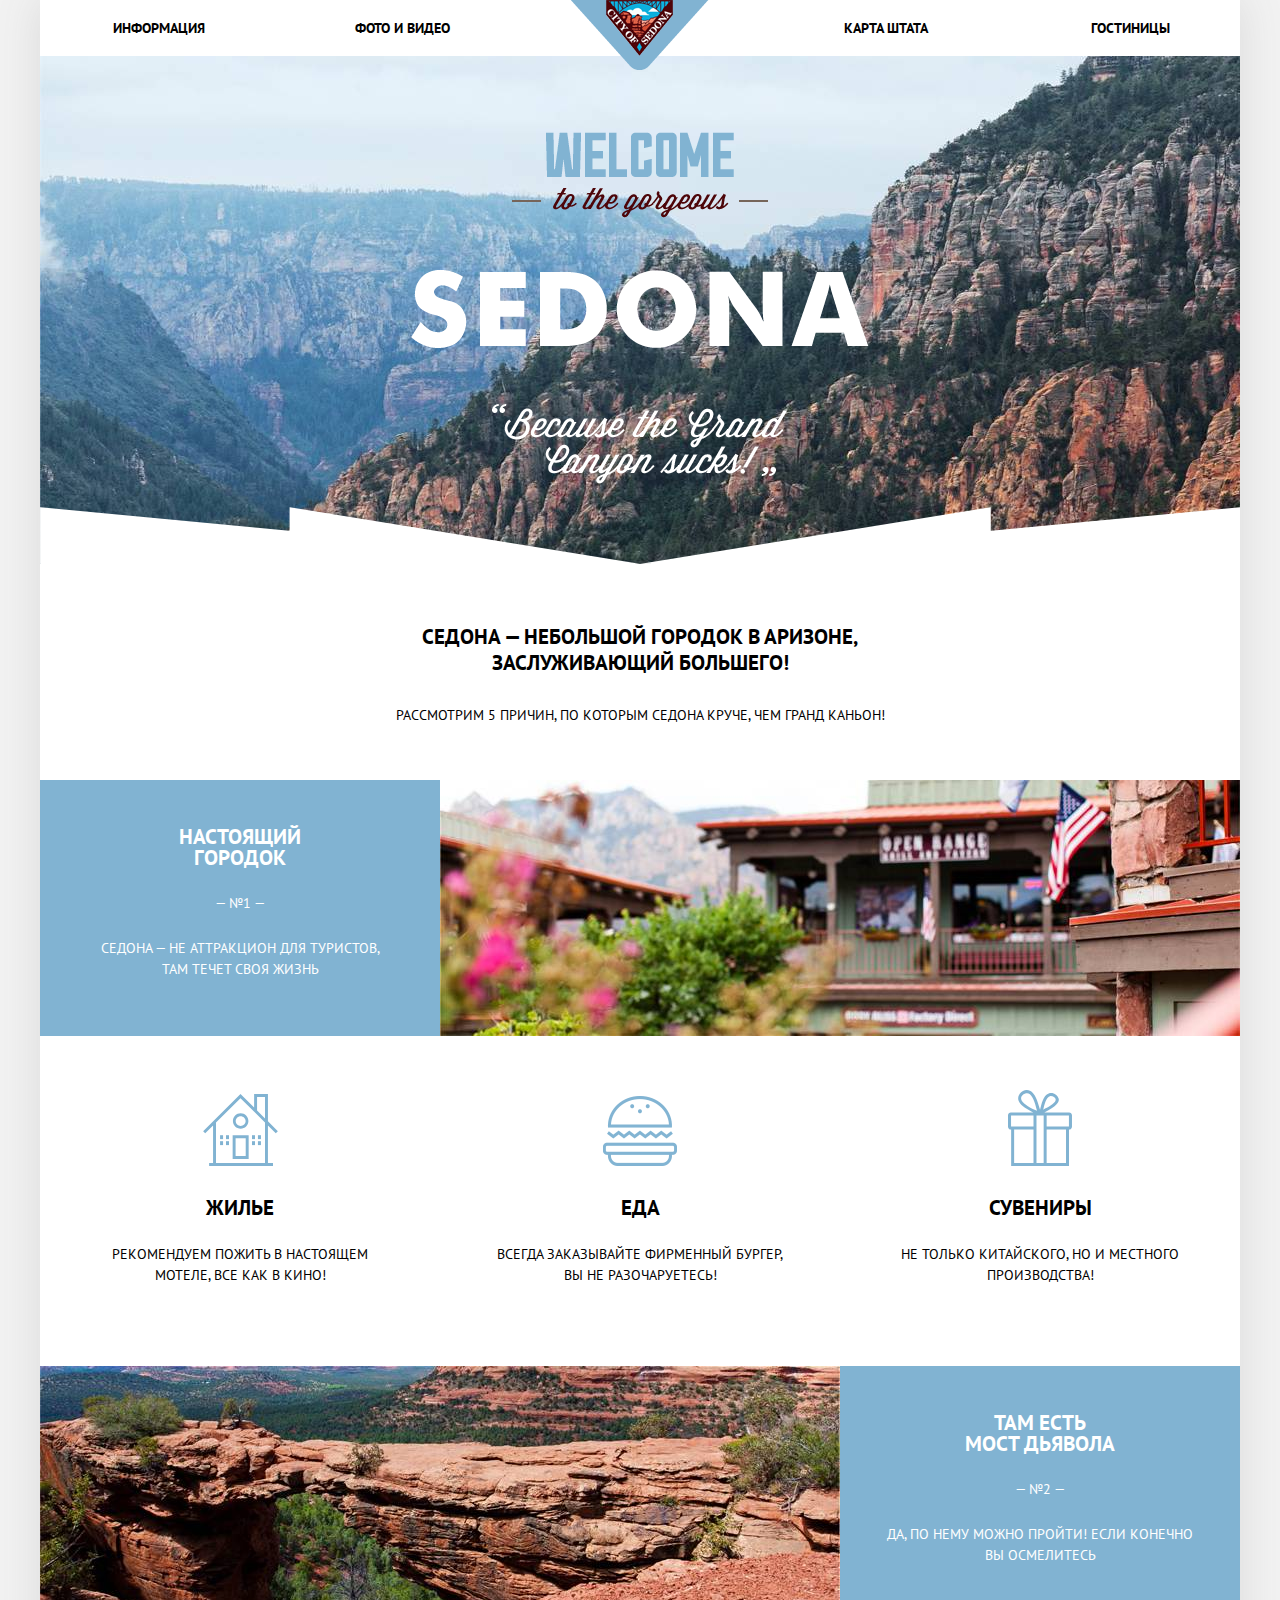
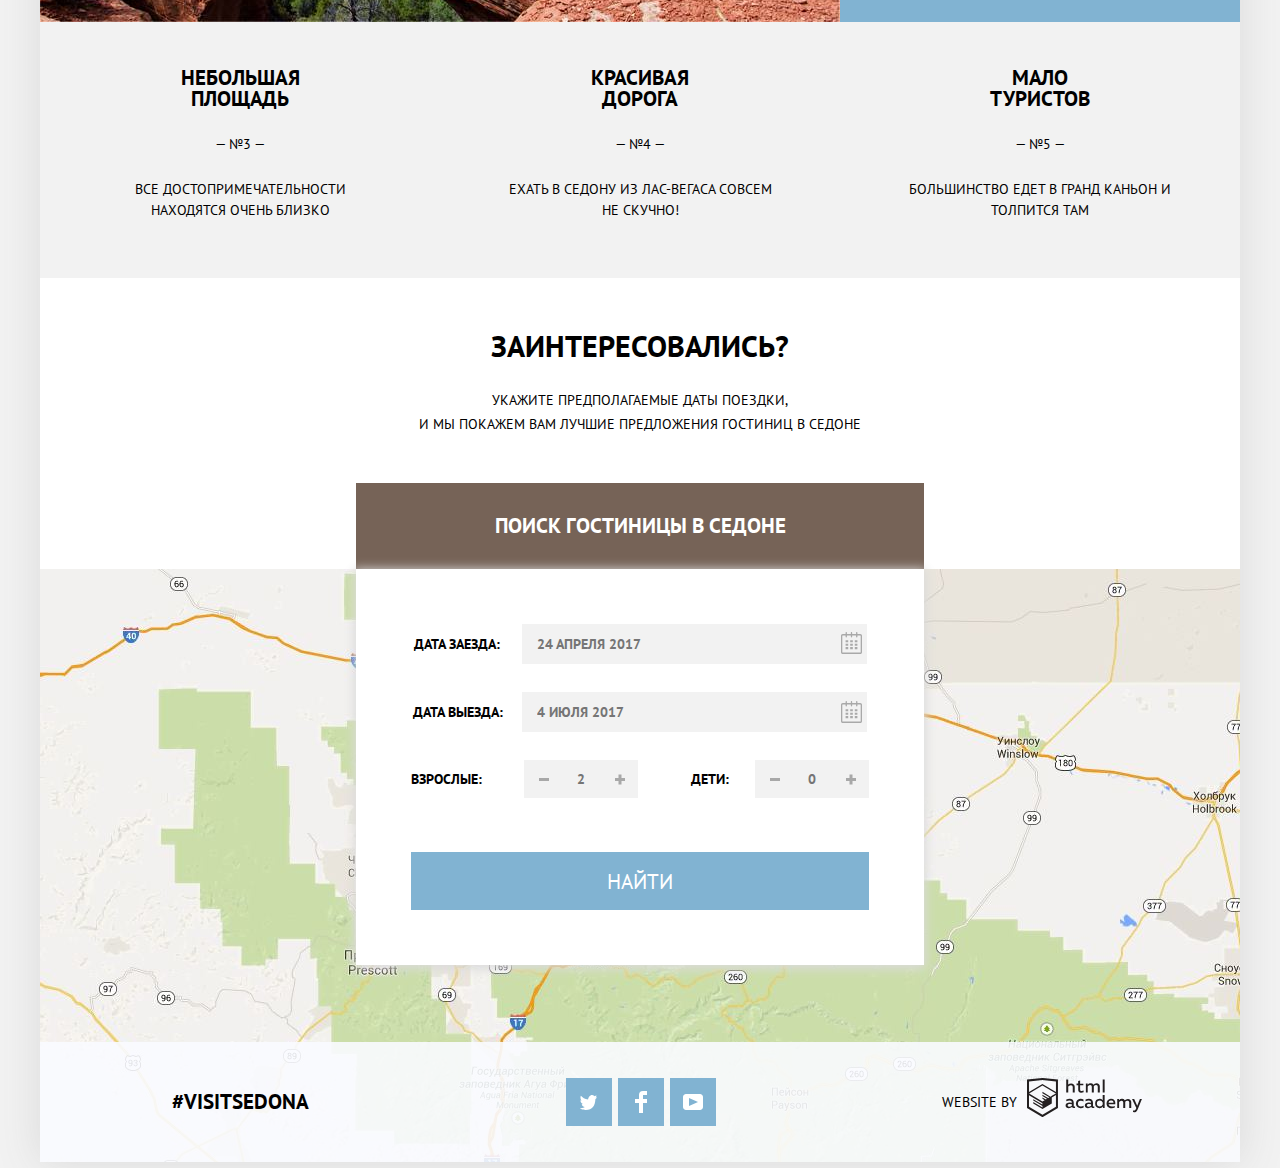
==== index.html @ f8883283 "поиск ошибки" ====
<!DOCTYPE html>
<html lang="ru">
  <head>
    <meta charset="utf-8">
    <title>HTML Academy: Седона</title>
    <link href="https://fonts.googleapis.com/css?family=PT+Sans:400,700&amp;subset=cyrillic" rel="stylesheet">
    <link href="css/normalize.css" rel="stylesheet">
    <link href="css/style-prefix-mini.css" rel="stylesheet">
  </head>

  <body>
    <div class="basic">
      <header class="main-header">
        <nav class="main-navigation">
          <a class="logo">
            <img src="img/logo.png" width="138" height="70" alt="Седона">
          </a>
          <ul class="site-navigation">
            <li><a href="#">ИНФОРМАЦИЯ</a></li>
            <li><a href="#">ФОТО И ВИДЕО</a></li>
            <li><a href="#">КАРТА ШТАТА</a></li>
            <li><a href="hotels.html">ГОСТИНИЦЫ</a></li>
          </ul>
        </nav>
      </header>

      <main class="conteiner">
        <div class="intro">
          <div class="intro-item">
            <img class="intro-item" src="img/sedona.png" width="458" height="352" alt="sedona">
          </div>
        </div>
        <section class="features">
          <div class="description">
            <h1>СЕДОНА — небольшой городок в АРИЗОНЕ, зАСЛУЖИвающий большего!</h1>
            <h2>Рассмотрим 5 причин, по которым Седона круче, чем гранд каньон!</h2>
          </div>

          <ul class="features-list">
            <li class="features-item-1">
              <div class="blue">
                <h3>НАСТОЯЩИЙ ГОРОДОК</h3>
                <span>— №1 —</span>
                <p class="one"> СЕДОНА — НЕ АТТРАКЦИОН ДЛЯ ТУРИСТОВ, ТАМ ТЕЧЕТ СВОЯ ЖИЗНЬ</p>
              </div>
              <div class="blue-img">
                <img src="img/features/city.jpg" width="800" height="256" alt="город Седона">
              </div>
            </li>
            <li class="features-item-2">
              <div class="icon">
                <svg version="1.1" id="Layer_1" xmlns="http://www.w3.org/2000/svg" xmlns:xlink="http://www.w3.org/1999/xlink" x="0px" y="0px"
            	   width="75px" height="72px" viewBox="0 0 75 72" enable-background="new 0 0 75 72" xml:space="preserve">
                 <g>
            	      <path fill="#81B3D2" d="M29.656,65.033h16V41.21h-16V65.033z M32.593,44.134h10.125V62.11H32.593V44.134z"/>
            	      <path fill="#81B3D2" d="M72.771,39.253l2.076-2.068l-9.908-9.865V0H51.127v13.567L37.5,0L0.152,37.185l2.077,2.068l7.832-7.795
            		      v37.618H6.124V72h63.875v-2.924h-5.059V31.458L72.771,39.253z M62.002,69.076H12.999V28.534L37.5,4.149l24.502,24.385V69.076z
            		      M62.002,24.394l-7.938-7.902V2.924h7.938V24.394z"/>
            	      <path fill="#81B3D2" d="M29.906,27.08c0,4.261,3.47,7.713,7.75,7.713c4.279,0,7.75-3.452,7.75-7.713
            		      c0-4.259-3.471-7.713-7.75-7.713C33.375,19.367,29.906,22.821,29.906,27.08z M37.656,22.135c2.744,0,4.969,2.214,4.969,4.945
            		      c0,2.732-2.225,4.948-4.969,4.948c-2.746,0-4.97-2.216-4.97-4.948C32.686,24.349,34.911,22.135,37.656,22.135z"/>
            	      <rect x="17.061" y="41.21" fill="#81B3D2" width="3" height="3.919"/>
            	      <rect x="22.999" y="41.21" fill="#81B3D2" width="3" height="3.919"/>
            	      <rect x="17.061" y="47.182" fill="#81B3D2" width="3" height="3.919"/>
            	      <rect x="22.999" y="47.182" fill="#81B3D2" width="3" height="3.919"/>
            	      <rect x="48.998" y="41.21" fill="#81B3D2" width="3" height="3.919"/>
            	      <rect x="54.936" y="41.21" fill="#81B3D2" width="3" height="3.919"/>
            	      <rect x="48.998" y="47.182" fill="#81B3D2" width="3" height="3.919"/>
            	      <rect x="54.936" y="47.182" fill="#81B3D2" width="3" height="3.919"/>
                 </g>
                </svg>
              </div>
              <h3>Жилье</h3>
              <p>Рекомендуем пожить в настоящем мотеле, все как в кино!</p>
            </li>
            <li class="features-item-2">
              <div class="icon">
                <svg xmlns="http://www.w3.org/2000/svg" xmlns:xlink="http://www.w3.org/1999/xlink" preserveAspectRatio="xMidYMid" width="74" height="70" viewBox="0 0 74 70">
                  <image xlink:href="[data-uri]" width="74" height="70"/>
                </svg>
              </div>
              <h3>ЕДА</h3>
              <p>Всегда заказывайте ФИРМЕННЫЙ БУРГЕР, Вы НЕ разочаруетесь!</p>
            </li>
            <li class="features-item-2">
              <div class="icon">
                <svg version="1.1" id="Layer_2" xmlns="http://www.w3.org/2000/svg" xmlns:xlink="http://www.w3.org/1999/xlink" x="0px" y="0px"
            	   width="64px" height="76px" viewBox="0 0 64 76" enable-background="new 0 0 64 76" xml:space="preserve">
                 <path fill-rule="evenodd" clip-rule="evenodd" fill="#81B3D2" d="M61.097,22.501h-0.103H36.312
            	    C50.125,15.602,51.229,11.25,50.72,8.816c-1.162-3.963-5.692-7.023-10.002-5.407c-5.569,2.089-7.137,10.388-8.644,16.387
            	    C30.15,13.726,28.29,5.982,23.938,2.059c-1.261-1.138-3.095-2.264-5.763-2.028c-4.026,0.356-9.802,5.382-7.458,10.981
            	    c2.251,5.378,9.687,8.777,14.578,11.489H3.153H2.879C1.295,22.501,0,23.792,0,25.37v11.322c0,1.578,1.295,2.869,2.879,2.869h0.274
            	    v33.466v2.435V76h57.841v-0.539v-2.435V39.561h0.103c1.586,0,2.88-1.291,2.88-2.869V25.37
            	    C63.977,23.792,62.683,22.501,61.097,22.501z M42.413,5.944c2.103-0.31,4.982,1.299,5.255,3.209c0.393,2.756-3.4,5.255-5.086,6.421
            	    c-2.523,1.744-4.928,2.643-7.287,4.055C36.179,15.939,37.844,6.618,42.413,5.944z M19.531,15.912
            	    c-2.225-1.485-6.544-4.431-6.44-7.771c0.112-3.595,5.743-6.57,8.814-3.886c3.856,3.371,5.713,11.105,7.119,16.557
            	    C25.775,19.273,22.696,18.024,19.531,15.912z M25.503,73.026H6.136V39.561h19.368V73.026z M25.503,36.524H3.046V25.538h22.457
            	    V36.524z M35.66,36.524v3.037v33.466h-7.174V39.561v-3.037V25.538h7.174V36.524z M58.011,73.026H38.644V39.561h19.367V73.026z
            	    M60.931,36.524H38.644V25.538h22.287V36.524z"/>
                </svg>
              </div>
              <h3>СУВЕНИРЫ</h3>
              <p>Не только китайского, но и местного производства!</p>
            </li>
            <li class="features-item-1">
              <div class="blue-img">
                <img src="img/features/bridge-devil.jpg" width="800" height="256" alt="мост Дьявола">
              </div>
              <div class="blue">
                <h3>ТАМ ЕСТЬ<br>Мост дьявола</h3>
                <span>— №2 —</span>
                <p class="two">Да, по нему можно пройти! Если конечно вы осмелитесь</p>
              </div>
            </li>
            <li class="features-item">
              <h3>НЕБОЛЬШАЯ ПЛОЩАДЬ</h3>
              <span>— №3 —</span>
              <p>ВСЕ достопримечательности находятся очень близко</p>
            </li>
            <li class="features-item">
              <h3>КРАСИВАЯ ДОРОГА</h3>
              <span>— №4 —</span>
              <p>ЕХАТЬ В СЕДОНУ ИЗ ЛАС-ВЕГАСА совсем НЕ СКУЧНО!</p>
            </li>
            <li class="features-item">
              <h3>МАЛО ТУРИСТОВ</h3>
              <span>— №5 —</span>
              <p>Большинство едет в гранд каньон и толпится там</p>
            </li>
          </ul>
        </section>

        <section class="search">
            <div class="search-button">
              <h2 class="visually-hidden">Поиск гостиниц в Седоне</h2>
              <p class="interest">ЗАИНТЕРЕСОВАЛИСЬ?</p>
              <p class="search-data">Укажите предполагаемые даты поездки,<br>
              и мы покажем вам лучшие предложения гостиниц в седоне</p>
              <button class="button">ПОИСК ГОСТИНИЦЫ В седоне</button>
            </div>
            <div class="modal">
              <form action="https://echo.htmlacademy.ru" method="get">
              <div class="arrival">
                <label> Дата заезда:
                <input class="date" type="text" name="arrival" placeholder="24 Апреля 2017">
                <svg xmlns="http://www.w3.org/2000/svg" width="21" height="22" viewBox="0 0 21 22"><path d="M19.251 2.025h-2.845V.648c0-.381-.294-.689-.656-.689-.363 0-.656.308-.656.689v1.377h-3.938V.648c0-.381-.294-.689-.655-.689-.363 0-.657.308-.657.689v1.377H5.906V.648c0-.381-.294-.689-.656-.689-.363 0-.657.308-.657.689v1.377H1.75C.784 2.025 0 2.847 0 3.862v16.302C0 21.179.784 22 1.75 22h17.501c.966 0 1.749-.821 1.749-1.836V3.862c0-1.015-.783-1.837-1.749-1.837zm.437 18.139a.448.448 0 0 1-.437.459H1.75a.45.45 0 0 1-.438-.459V3.862a.45.45 0 0 1 .438-.459h2.844v1.378c0 .381.294.689.657.689.362 0 .656-.308.656-.689V3.403h3.938v1.378c0 .381.294.689.657.689.361 0 .655-.308.655-.689V3.403h3.938v1.378c0 .381.293.689.656.689.362 0 .656-.308.656-.689V3.403h2.845c.241 0 .437.206.437.459v16.302z"/><path d="M4.594 8.225h2.625v2.066H4.594zM4.594 11.668h2.625v2.067H4.594zM4.594 15.112h2.625v2.066H4.594zM9.188 15.112h2.625v2.066H9.188zM9.188 11.668h2.625v2.067H9.188zM9.188 8.225h2.625v2.066H9.188zM13.781 15.112h2.625v2.066h-2.625zM13.781 11.668h2.625v2.067h-2.625zM13.781 8.225h2.625v2.066h-2.625z"/>
                </svg>
              </label>
            </div>
            <div class="leave">
              <label> Дата Выезда:
                <input class="date" type="text" name="leave" placeholder="4 июля 2017">
                <svg xmlns="http://www.w3.org/2000/svg" width="21" height="22" viewBox="0 0 21 22"><path d="M19.251 2.025h-2.845V.648c0-.381-.294-.689-.656-.689-.363 0-.656.308-.656.689v1.377h-3.938V.648c0-.381-.294-.689-.655-.689-.363 0-.657.308-.657.689v1.377H5.906V.648c0-.381-.294-.689-.656-.689-.363 0-.657.308-.657.689v1.377H1.75C.784 2.025 0 2.847 0 3.862v16.302C0 21.179.784 22 1.75 22h17.501c.966 0 1.749-.821 1.749-1.836V3.862c0-1.015-.783-1.837-1.749-1.837zm.437 18.139a.448.448 0 0 1-.437.459H1.75a.45.45 0 0 1-.438-.459V3.862a.45.45 0 0 1 .438-.459h2.844v1.378c0 .381.294.689.657.689.362 0 .656-.308.656-.689V3.403h3.938v1.378c0 .381.294.689.657.689.361 0 .655-.308.655-.689V3.403h3.938v1.378c0 .381.293.689.656.689.362 0 .656-.308.656-.689V3.403h2.845c.241 0 .437.206.437.459v16.302z"/><path d="M4.594 8.225h2.625v2.066H4.594zM4.594 11.668h2.625v2.067H4.594zM4.594 15.112h2.625v2.066H4.594zM9.188 15.112h2.625v2.066H9.188zM9.188 11.668h2.625v2.067H9.188zM9.188 8.225h2.625v2.066H9.188zM13.781 15.112h2.625v2.066h-2.625zM13.781 11.668h2.625v2.067h-2.625zM13.781 8.225h2.625v2.066h-2.625z"/>
                </svg>
              </label>
            </div>
              <div class="count">
                <div class="count-adult">
                <label for="adult">ВзрослыЕ:</label>
                  <button type="button" class="btn btn-minus">минус</button>
                  <input class="output" id="adult" type="text" name="number" placeholder="2">
                  <button type="button" class="btn btn-plus">плюс</button>
                </div>
                <div class="count-children">
                <label for="children">ДетИ:</label>
                  <button type="button" class="btn btn-minus">минус</button>
                  <input class="output" id="children" type="text" name="number" placeholder="0">
                  <button type="button" class="btn btn-plus">плюс</button>
              </div>
              </div>
                  <button class="modal-button" value="Найти" name="search">НАЙТИ</button>
                </form>
              </div>
              <div class="map">
              <iframe src="https://www.google.com/maps/embed?pb=!1m14!1m8!1m3!1d838524.4093401103!2d-112.16609817718545!3d34.818871934799816!3m2!1i1024!2i768!4f13.1!3m3!1m2!1s0x872da132f942b00d%3A0x5548c523fa6c8efd!2z0KHQtdC00L7QvdCwLCDQkNGA0LjQt9C-0L3QsCA4NjMzNiwg0KHQqNCQ!5e0!3m2!1sru!2sru!4v1512679099187" width="1200" height="593" allowfullscreen>
              </iframe>
              </div>
          </section>
      </main>

      <footer class="footer-opacity main-footer">
        <div  class="footer-hashtag">
          <p>#visitSEDONA</p>
        </div>

        <div class="footer-social">
          <ul>
            <li><a class="social-button" href="#">
              <span class="visually-hidden">Twitter</span>
              <svg xmlns="http://www.w3.org/2000/svg" xmlns:xlink="http://www.w3.org/1999/xlink" width="17" height="15" viewBox="0 0 17 15"><path d="M10.95.144c1.685-.496 2.984.27 3.577 1.179.673-.231 1.331-.481 2.011-.708a2.345 2.345 0 0 1-.857 1.768c.685.17 1.304-.491 1.304-.491-.169 1-1.006 1.788-1.563 2.024-.231 6.75-3.175 11.217-10.077 11.082h-.446c-.41 0-4.164-.46-4.898-1.887 2.271.196 3.893-.422 4.693-1.177-.96-.3-2.679-.477-2.979-2.95.349.106.564.228 1.19.119C1.705 8.247.374 7.53.448 5.33c.285.328 1.067.536 1.34.472C1.085 5.561-.182 2.442.894.85c1.818 1.854 3.735 3.606 7.152 3.773C8.254 2.33 9.183.793 10.95.144z"/>
              </svg>
            </a></li>
            <li><a class="social-button" href="#">
              <span class="visually-hidden">facebook</span>
              <svg xmlns="http://www.w3.org/2000/svg" width="12" height="22" viewBox="0 0 12 22"><path  d="M12 4V0H8a4 4 0 0 0-4 4v4H0v4h4v10h4V12h4V8H8V4h4z"/>
              </svg>
            </a></li>
            <li><a class="social-button" href="#">
              <span class="visually-hidden">youtube</span>
                <svg xmlns="http://www.w3.org/2000/svg" xmlns:xlink="http://www.w3.org/1999/xlink" width="20" height="16" viewBox="0 0 20 16"><path d="M17 0H3C1.35 0 0 1.35 0 3v10c0 1.65 1.35 3 3 3h14c1.65 0 3-1.35 3-3V3c0-1.65-1.35-3-3-3zM6.027 11.998V4.002L15.014 8l-8.987 3.998z"/>
                </svg>
            </a></li>
          </ul>
        </div>

        <div class="footer-copyright">
          <p>website by
            <a class="logo-html" href="https://htmlacademy.ru/intensive/htmlcss">
            <span class="visually-hidden">Логотип HTMLAcademy</span>
            <svg id="Layer_6" data-name="Layer_6" xmlns="http://www.w3.org/2000/svg" viewBox="0 0 108.08 36.85"><title>logo htmlacademy</title><path d="M44.61,26.88a2,2,0,0,0,.55-0.1v1.33a3.25,3.25,0,0,1-1.18.21,1.67,1.67,0,0,1-1.67-1,4.84,4.84,0,0,1-3.14,1.08c-1.51,0-2.91-.83-2.91-2.55,0-2.13,2-2.79,3.71-2.79a11.08,11.08,0,0,1,2.17.25v-0.3c0-1-.76-1.77-2.19-1.77a7.42,7.42,0,0,0-3,.64v-1.7a10.21,10.21,0,0,1,3.19-.55c2.36,0,3.81,1.12,3.81,3.65v3a0.54,0.54,0,0,0,.49.59h0.17Zm-6.44-1.13A1.35,1.35,0,0,0,39.63,27h0.11a3.39,3.39,0,0,0,2.41-1V24.58a9.72,9.72,0,0,0-1.81-.21c-1,0-2.16.33-2.16,1.38h0Zm12.36-6.11a5,5,0,0,1,2.57.64V22a4.08,4.08,0,0,0-2.3-.7,2.75,2.75,0,1,0,0,5.49,5,5,0,0,0,2.43-.64v1.71a6.27,6.27,0,0,1-2.76.57A4.21,4.21,0,0,1,46,24.51q0-.21,0-0.41a4.32,4.32,0,0,1,4.18-4.46h0.38Zm12.17,7.24a2,2,0,0,0,.55-0.1v1.33a3.25,3.25,0,0,1-1.18.21,1.67,1.67,0,0,1-1.67-1,4.84,4.84,0,0,1-3.14,1.08c-1.51,0-2.91-.83-2.91-2.55,0-2.13,2-2.79,3.71-2.79a11.08,11.08,0,0,1,2.17.25v-0.3c0-1-.76-1.77-2.19-1.77a7.42,7.42,0,0,0-3,.64v-1.7a10.21,10.21,0,0,1,3.19-.55c2.36,0,3.81,1.12,3.81,3.65v3a0.54,0.54,0,0,0,.49.59h0.17Zm-6.44-1.13A1.35,1.35,0,0,0,57.73,27h0.11a3.39,3.39,0,0,0,2.41-1V24.58a9.72,9.72,0,0,0-1.81-.21c-1.06,0-2.16.33-2.16,1.38h0ZM73,16V28.2H71.35V26.88a3.88,3.88,0,0,1-3.19,1.54,4.4,4.4,0,0,1,0-8.78,3.81,3.81,0,0,1,3,1.3V16H73Zm-4.53,5.22a2.76,2.76,0,1,0,0,5.52A2.86,2.86,0,0,0,71.15,25V23A2.91,2.91,0,0,0,68.49,21.27ZM79,19.64c3.31,0,4.46,2.68,3.92,5.09H76.7c0.21,1.5,1.67,2.11,3.19,2.11a6.11,6.11,0,0,0,2.64-.59v1.6a7.14,7.14,0,0,1-3,.57C77,28.42,74.78,27,74.78,24a4.18,4.18,0,0,1,4-4.39H79Zm0.09,1.54a2.28,2.28,0,0,0-2.44,2.1v0.06H81.3A2,2,0,0,0,79.13,21.18Zm5.73,7V19.87h1.65v1a3.81,3.81,0,0,1,2.78-1.27A2.86,2.86,0,0,1,91.89,21a4.12,4.12,0,0,1,2.91-1.33A3.06,3.06,0,0,1,98,23V28.2h-1.9V23.05a1.59,1.59,0,0,0-1.42-1.75H94.42a2.8,2.8,0,0,0-2.07,1.12V28.2h-1.9V23.05A1.59,1.59,0,0,0,89,21.31H88.8a3,3,0,0,0-2.21,1.29v5.63H84.86Zm21.31-8.33h1.9l-3.91,9.46c-0.9,2.17-2.09,2.86-3.35,2.86a4.76,4.76,0,0,1-1.1-.14V30.46a2.86,2.86,0,0,0,.85.12c0.9,0,1.58-.64,2.07-1.9l0.17-.42-4-8.4h2l2.86,6.29ZM38.73,1.46V6.22a3.81,3.81,0,0,1,2.7-1.14,3.25,3.25,0,0,1,3.44,3.4v5.15H43V8.72a1.81,1.81,0,0,0-1.61-2h-0.3a2.93,2.93,0,0,0-2.32,1.39v5.52h-1.9V1.46h1.9ZM49.94,2.31v3h3V6.91h-3v3.81c0,1.1.5,1.46,1.58,1.46a4.49,4.49,0,0,0,1.69-.33v1.6A6.8,6.8,0,0,1,51,13.8a2.55,2.55,0,0,1-2.86-2.74V6.89H46.58V5.26h1.5V2.74Zm5.4,11.31V5.28H57v1A3.81,3.81,0,0,1,59.77,5a2.86,2.86,0,0,1,2.6,1.33A4.12,4.12,0,0,1,65.28,5,3.06,3.06,0,0,1,68.44,8.4v5.21h-1.9V8.46a1.59,1.59,0,0,0-1.42-1.75H64.89a2.8,2.8,0,0,0-2.07,1.12v5.78h-1.9V8.46A1.59,1.59,0,0,0,59.5,6.71H59.27A3,3,0,0,0,57.06,8v5.63H55.34ZM71.17,1.45H73V13.6H71.17V1.45ZM14.71,0H14.55L0,1.54V28.21l14.55,8.66,14.55-8.66V1.54Zm12.5,27.1L14.55,34.64,1.9,27.12V16.18l12.59,7.5V25L5.86,19.9v1.31l8.68,5.21v1.39L5.87,22.65V24l8.68,5.21,8.75-5.24V18.31L27.2,16V27.12Zm0-12.53-3.48,2-1.6,1L14.51,13v1.31L21,18.23H21l-0.14.09-1,.54-5.37-3.2V17l4.24,2.52-1,.67-3.2-1.9v1.31l2.1,1.24L14.5,22.1,2,14.65,14.51,7.11Zm0-1.32L14.49,5.76,1.91,13.25v-10L14.56,1.92,27.21,3.25v10h0Z" transform="translate(0 -0.02)"/>
            </svg>
            </a>
          </p>
        </div>
      </footer>
    </div>
    <script src="js/script.js"></script>
  </body>
</html>
---- css/style-prefix-mini.css ----
@-webkit-keyframes bounce {
    0% {
        -webkit-transform: translateX(-5000px);
        transform: translateX(-5000px)
    }

    60% {
        -webkit-transform: translateX(500px);
        transform: translateX(500px)
    }

    90% {
        -webkit-transform: translateX(-500px);
        transform: translateX(-500px)
    }

    to {
        -webkit-transform: translateX(0);
        transform: translateX(0)
    }
}

@keyframes bounce {
    0% {
        -webkit-transform: translateX(-5000px);
        transform: translateX(-5000px)
    }

    60% {
        -webkit-transform: translateX(500px);
        transform: translateX(500px)
    }

    90% {
        -webkit-transform: translateX(-500px);
        transform: translateX(-500px)
    }

    to {
        -webkit-transform: translateX(0);
        transform: translateX(0)
    }
}

body {
    margin: 0;
    padding: 0;
    font-family: "PT Sans",Arial,sans-serif;
    font-size: 14px;
    line-height: 21px;
    font-weight: 400;
    text-transform: uppercase;
    text-align: center;
    vertical-align: middle;
    color: #000;
    background-color: #f2f2f2
}

a {
    text-decoration: none
}

.visually-hidden:not(:focus):not(:active),input[type=checkbox].visually-hidden,input[type=radio].visually-hidden {
    position: absolute;
    width: 1px;
    height: 1px;
    margin: -1px;
    border: 0;
    padding: 0;
    white-space: nowrap;
    -webkit-clip-path: inset(100%);
    clip-path: inset(100%);
    clip: rect(0 0 0 0);
    overflow: hidden
}

.basic {
    padding: 0;
    margin: 0 auto;
    width: 1200px;
    -webkit-box-shadow: 0 0 40px 2px #dbdbdb;
    box-shadow: 0 0 40px 2px #dbdbdb;
    vertical-align: middle
}

.main-navigation,.site-navigation {
    display: -webkit-box;
    display: -ms-flexbox;
    display: flex;
    padding: 0;
    margin: 0;
    background-color: #fff
}

.main-navigation {
    font-size: 14px;
    line-height: 26px;
    font-weight: 700;
    color: #000;
    -webkit-box-orient: vertical;
    -webkit-box-direction: reverse;
    -ms-flex-direction: column-reverse;
    flex-direction: column-reverse
}

.site-navigation {
    -webkit-box-pack: justify;
    -ms-flex-pack: justify;
    justify-content: space-between;
    -webkit-box-align: center;
    -ms-flex-align: center;
    align-items: center;
    width: 1200px;
    min-height: 56px;
    list-style: none
}

.site-navigation li {
    width: 288px
}

.site-navigation li:first-of-type {
    padding-left: 73px;
    display: -webkit-box;
    display: -ms-flexbox;
    display: flex;
    -webkit-box-pack: start;
    -ms-flex-pack: start;
    justify-content: flex-start
}

.site-navigation li:last-of-type {
    padding-right: 70px;
    display: -webkit-box;
    display: -ms-flexbox;
    display: flex;
    -webkit-box-pack: end;
    -ms-flex-pack: end;
    justify-content: flex-end
}

.site-navigation li:nth-of-type(2) {
    margin-right: 50px;
    display: -webkit-box;
    display: -ms-flexbox;
    display: flex;
    -webkit-box-pack: start;
    -ms-flex-pack: start;
    justify-content: flex-start
}

.site-navigation li:nth-of-type(3) {
    margin-left: 40px;
    display: -webkit-box;
    display: -ms-flexbox;
    display: flex;
    -webkit-box-pack: end;
    -ms-flex-pack: end;
    justify-content: flex-end
}

.site-navigation a {
    color: #000
}

.hotels h3:focus,.hotels h3:hover,.site-navigation a:focus,.site-navigation a:hover {
    color: #81b3d2
}

.hotels h3:active,.site-navigation a:active {
    color: rgba(0,0,0,.3)
}

.navigation-active a,.site-navigation .active {
    color: #766357
}

.logo {
    position: absolute;
    -webkit-transform: translateX(-50%);
    -ms-transform: translateX(-50%);
    transform: translateX(-50%);
    top: 0;
    left: 50%;
    z-index: 3
}

.description,.features-list {
    margin: 0;
    display: -webkit-box;
    display: -ms-flexbox;
    display: flex
}

.description {
    width: 1200px;
    min-height: 216px;
    background-color: #fff;
    -webkit-box-orient: vertical;
    -webkit-box-direction: normal;
    -ms-flex-direction: column;
    flex-direction: column;
    -webkit-box-align: center;
    -ms-flex-align: center;
    align-items: center;
    -webkit-box-pack: start;
    -ms-flex-pack: start;
    justify-content: flex-start
}

.description h1 {
    margin-left: 370px;
    margin-right: 370px;
    margin-top: 60px;
    width: 450px;
    font-size: 21px;
    line-height: 26px;
    font-weight: 700
}

.description h2 {
    margin-top: 12px;
    font: inherit;
    font-size: 14px;
    line-height: 26px;
    font-weight: 400
}

.features-list {
    padding: 0;
    list-style: none;
    -ms-flex-wrap: wrap;
    flex-wrap: wrap;
    -webkit-box-flex: 0;
    -ms-flex-positive: 0;
    flex-grow: 0
}

.features-item h3,.features-item-1 h3,.features-item-2 h3 {
    font-size: 21px;
    line-height: 21px;
    font-weight: 700
}

.features-item-1,.features-item-1 .blue {
    min-height: 256px;
    -webkit-box-pack: center;
    -ms-flex-pack: center;
    justify-content: center
}

.features-item-1 {
    margin-left: 0;
    padding: 0;
    display: -webkit-box;
    display: -ms-flexbox;
    display: flex;
    width: 1200px
}

.features-item-1 .blue,.features-item-1 .blue-img {
    margin: 0;
    display: -webkit-box;
    display: -ms-flexbox;
    display: flex;
    -webkit-box-align: center;
    -ms-flex-align: center;
    align-items: center
}

.features-item-1 .blue {
    background-color: #81b3d2;
    color: #fff;
    -webkit-box-orient: vertical;
    -webkit-box-direction: normal;
    -ms-flex-direction: column;
    flex-direction: column;
    -ms-flex-wrap: wrap;
    flex-wrap: wrap;
    width: 400px
}

.features-item-1 .blue-img {
    padding: 0;
    height: 256px;
    width: 800px
}

.blue h3 {
    display: block;
    width: 160px;
    margin-bottom: 25px
}

.blue .one {
    padding-bottom: 17px;
    padding-top: 10px;
    font-size: 14px;
    line-height: 21px;
    font-weight: 400;
    width: 280px
}

.blue .one,.blue .two,.features-item-2 {
    display: -webkit-box;
    display: -ms-flexbox;
    display: flex
}

.blue .two {
    font-size: 14px;
    line-height: 21px;
    width: 310px;
    padding-bottom: 17px;
    padding-top: 10px
}

.features-item,.features-item-2 {
    margin: 0;
    padding: 0;
    width: 400px;
    -webkit-box-orient: vertical;
    -webkit-box-direction: normal;
    -ms-flex-direction: column;
    flex-direction: column;
    -webkit-box-pack: center;
    -ms-flex-pack: center;
    justify-content: center;
    -webkit-box-align: center;
    -ms-flex-align: center;
    align-items: center
}

.features-item-2 {
    background-color: #fff;
    min-height: 330px
}

.features-item-2 h3 {
    padding-top: 10px;
    display: block
}

.features-item-2 p {
    margin: 0;
    padding-bottom: 25px;
    padding-top: 5px;
    display: block;
    width: 290px
}

.features-item-2 .icon {
    width: 76px;
    height: 74px;
    -webkit-box-align: end;
    -ms-flex-align: end;
    align-items: flex-end;
    -ms-flex-pack: distribute;
    justify-content: space-around
}

.features-item {
    min-height: 256px
}

.features-item h3 {
    margin-bottom: 25px;
    display: block;
    width: 130px
}

.features-item p {
    display: block;
    width: 280px;
    padding-top: 10px;
    padding-bottom: 20px
}

.features-item,.features-item-2 .icon,.intro,.intro .intro-item,.search-button {
    display: -webkit-box;
    display: -ms-flexbox;
    display: flex
}

.intro {
    margin: 0;
    padding: 0;
    border-color: #4176a1;
    background: url(../img/background_photo.jpg) no-repeat center;
    background-position: center -56px;
    width: 1200px;
    height: 508px;
    -ms-flex-line-pack: center;
    align-content: center;
    -webkit-box-pack: center;
    -ms-flex-pack: center;
    justify-content: center;
    position: relative
}

.intro::after {
    content: "";
    display: block;
    position: absolute;
    bottom: 0;
    left: 0;
    right: 0;
    width: 1200px;
    height: 57px;
    background: url(../img/kant.png) no-repeat top center
}

.intro .intro-item,.search-button {
    -webkit-box-align: center;
    -ms-flex-align: center;
    align-items: center
}

.intro .intro-item {
    margin-bottom: 2px;
    -webkit-box-pack: center;
    -ms-flex-pack: center;
    justify-content: center
}

.search,.search-button {
    margin: 0;
    padding: 0;
    width: 1200px
}

.search-button {
    background-color: #fff;
    text-align: center;
    -webkit-box-orient: vertical;
    -webkit-box-direction: normal;
    -ms-flex-direction: column;
    flex-direction: column;
    -webkit-box-pack: start;
    -ms-flex-pack: start;
    justify-content: flex-start;
    min-height: 291px;
    position: relative
}

.interest {
    font-size: 30px;
    line-height: 36px;
    font-weight: 700;
    padding: 0;
    margin-bottom: 10px;
    margin-top: 50px
}

.search-data {
    font-size: 14px;
    line-height: 24px;
    font-weight: 400
}

.button {
    margin: 0;
    padding: 0;
    position: absolute;
    bottom: 0;
    -webkit-transform: translateX(-50%);
    -ms-transform: translateX(-50%);
    transform: translateX(-50%);
    left: 50%;
    border: 0;
    border-radius: 0;
    background-color: #766357;
    color: #fff;
    width: 568px;
    min-height: 86px;
    font: inherit;
    font-size: 21px;
    line-height: 26px;
    font-weight: 700;
    text-transform: uppercase
}

.button:focus,.button:hover {
    background-color: #604e43
}

.button:active {
    background-color: #503e33;
    color: rgba(255,255,255,.3)
}

.modal {
    margin: 0;
    -webkit-box-shadow: 0 2px 10px 2px #dbdbdb;
    box-shadow: 0 2px 10px 2px #dbdbdb;
    background-color: #fff;
    text-align: center;
    width: 458px;
    padding: 55px;
    position: absolute;
    -webkit-transform: translateX(-50%);
    -ms-transform: translateX(-50%);
    transform: translateX(-50%);
    left: 50%;
    display: -webkit-box;
    display: -ms-flexbox;
    display: flex;
    -webkit-box-pack: start;
    -ms-flex-pack: start;
    justify-content: flex-start;
    -webkit-box-align: start;
    -ms-flex-align: start;
    align-items: flex-start;
    -webkit-animation: bounce .8s;
    animation: bounce .8s
}

.modal-close {
    display: none
}

.arrival,.leave,.modal-button {
    line-height: 26px;
    font-weight: 700
}

.modal-button {
    border: 0;
    border-radius: 0;
    background-color: #81b3d2;
    width: 458px;
    min-height: 58px;
    color: #fff;
    font: inherit;
    font-size: 21px
}

.arrival,.leave {
    font-size: 14px;
    margin-bottom: 28px
}

.arrival input {
    margin-left: 18px
}

.leave input {
    margin-left: 15px
}

.date {
    padding-right: 38px;
    width: 290px;
    min-height: 34px;
    margin: 0;
    border: solid 2px transparent;
    background-color: #f2f2f2;
    position: relative;
    outline: 0
}

.date:focus,.date:hover {
    background-color: #ebebeb;
    border: solid 2px transparent
}

.date:active {
    background-color: #fff;
    border: 2px solid #ebebeb
}

.date[placeholder] {
    text-transform: uppercase;
    font: inherit;
    padding-left: 13px;
    font-size: 14px;
    line-height: 26px;
    font-weight: 700;
    color: #000
}

.arrival svg,.leave svg {
    position: absolute;
    left: 485px;
    top: 63px;
    fill: #a9a9a9
}

.leave svg {
    top: 132px
}

.arrival svg:focus,.arrival svg:hover,.leave svg:focus,.leave svg:hover {
    fill: #000
}

.arrival svg:active,.leave svg:active {
    fill: #81b3d2
}

.count {
    -webkit-box-flex: 0;
    -ms-flex-positive: 0;
    flex-grow: 0;
    -webkit-box-pack: start;
    -ms-flex-pack: start;
    justify-content: flex-start;
    margin-bottom: 54px;
    font: inherit;
    font-size: 14px;
    line-height: 26px;
    font-weight: 700
}

.count,.count .count-adult,.count .count-children {
    display: -webkit-box;
    display: -ms-flexbox;
    display: flex;
    -webkit-box-align: center;
    -ms-flex-align: center;
    align-items: center
}

.count .count-adult {
    padding-right: 53px;
    margin: 0
}

.count-adult label {
    margin-right: 42px
}

.count .count-children {
    padding: 0
}

.count-children label {
    margin-right: 26px
}

.btn,.output {
    border: 0;
    border-radius: 0;
    background-color: #f2f2f2
}

.output {
    margin: 0;
    width: 38px;
    min-height: 38px;
    text-align: center;
    padding: 0
}

.output[placeholder] {
    text-transform: uppercase;
    font: inherit;
    font-size: 14px;
    line-height: 26px;
    font-weight: 700;
    color: #000
}

.btn {
    font-size: 0;
    padding: 19px;
    position: relative
}

.btn::after,.btn::before {
    content: "";
    position: absolute;
    top: 18px;
    left: 15px;
    width: 10px;
    height: 3px;
    background-color: #a8a8a8
}

.btn-plus::after {
    -webkit-transform: rotate(90deg);
    -ms-transform: rotate(90deg);
    transform: rotate(90deg)
}

.btn:focus::after,.btn:focus::before,.btn:hover::after,.btn:hover::before {
    background-color: #000
}

.btn:active::after,.btn:active::before {
    background-color: #81b3d4
}

.modal-button:focus,.modal-button:hover {
    background-color: #669ec0
}

.modal-button:active {
    background-color: #5496bd;
    color: rgba(255,255,255,.3)
}

.map {
    background-color: #cbdda9;
    background: url(../img/map.jpg) no-repeat top;
    height: 593px
}

.map iframe {
    border: 0
}

.footer-hashtag,.main-footer {
    -webkit-box-align: center;
    -ms-flex-align: center;
    align-items: center
}

.main-footer {
    padding: 0;
    color: #000;
    background-color: rgba(249,251,255,.9);
    display: -webkit-box;
    display: -ms-flexbox;
    display: flex;
    width: 1200px;
    min-height: 120px;
    -webkit-box-pack: justify;
    -ms-flex-pack: justify;
    justify-content: space-between
}

.footer-opacity.main-footer {
    position: relative;
    margin-top: -120px
}

.footer-hashtag {
    margin-left: 132px;
    font-size: 21px;
    line-height: 26px;
    font-weight: 700;
    -webkit-box-pack: center;
    -ms-flex-pack: center;
    justify-content: center
}

.footer-social li {
    text-align: center
}

.footer-hashtag,.footer-social ul,.social-button {
    display: -webkit-box;
    display: -ms-flexbox;
    display: flex
}

.footer-social ul {
    padding-right: 10px;
    list-style: none
}

.social-button {
    background-color: #81b3d2;
    width: 46px;
    height: 48px;
    margin: 3px;
    fill: #fff;
    -webkit-box-flex: 0;
    -ms-flex-positive: 0;
    flex-grow: 0;
    -webkit-box-align: center;
    -ms-flex-align: center;
    align-items: center;
    -webkit-box-pack: center;
    -ms-flex-pack: center;
    justify-content: center
}

.social-button:focus,.social-button:hover {
    background-color: #669ec0
}

.social-button:active {
    background-color: #5496bd;
    fill: #88b6d1
}

.footer-copyright,.footer-copyright p {
    display: -webkit-box;
    display: -ms-flexbox;
    display: flex
}

.footer-copyright {
    -webkit-box-pack: end;
    -ms-flex-pack: end;
    justify-content: flex-end;
    padding-right: 98px;
    -webkit-box-align: end;
    -ms-flex-align: end;
    align-items: flex-end
}

.footer-copyright p {
    font-size: 14px;
    line-height: 26px;
    font-weight: 400;
    -webkit-box-align: center;
    -ms-flex-align: center;
    align-items: center
}

.logo-html {
    padding-left: 10px;
    margin-bottom: 7px;
    display: inline-block;
    width: 115px;
    height: 41px;
    fill: #231f20
}

.logo-html:focus,.logo-html:hover {
    fill: #81b3d2
}

.logo-html:active {
    fill: #bdbbbc
}

.filters {
    margin: 0;
    padding: 0;
    background: url(../img/filter_background.jpg) no-repeat;
    background-position: 0 -55px;
    width: 1200px;
    min-height: 304px
}

.filters-box {
    margin: 0;
    padding: 0;
    display: -webkit-box;
    display: -ms-flexbox;
    display: flex;
    -webkit-box-pack: start;
    -ms-flex-pack: start;
    justify-content: flex-start;
    height: 218px
}

.filters-item {
    margin: 0;
    width: 160px;
    min-height: 155px;
    color: #fff
}

.filters-item:first-of-type {
    margin-left: 71px
}

.filters-item:nth-last-of-type(2) {
    margin-left: 97px
}

.filters-item h3 {
    text-align: left;
    margin-top: 28px;
    margin-bottom: 22px;
    font-size: 16px;
    line-height: 21px;
    font-weight: 700
}

.filters-item label {
    font-size: 14px;
    line-height: 21px;
    font-weight: 400;
    display: -webkit-box;
    display: -ms-flexbox;
    display: flex
}

.filters-item input {
    color: #fff
}

.checkbox {
    display: none
}

.checkbox-custom {
    position: relative;
    width: 23px;
    height: 23px;
    background: url(../img/checkbox-off.svg) no-repeat center;
    margin-right: 18px;
    margin-bottom: 23px
}

.checkbox-custom .label {
    display: inline-block;
    vertical-align: middle
}

.checkbox:checked+.checkbox-custom::before {
    content: "";
    display: block;
    position: absolute;
    top: 0;
    right: 0;
    bottom: 0;
    left: 0;
    width: 27px;
    height: 23px;
    background: url(../img/checkbox-on.svg) no-repeat center
}

.checkbox:checked:disabled+.checkbox-custom::before {
    content: "";
    display: block;
    position: absolute;
    top: 0;
    right: 0;
    bottom: 0;
    left: 0;
    width: 27px;
    height: 23px;
    background: url(../img/checkbox-on-g.svg) no-repeat center
}

.checkbox:disabled+.checkbox-custom::before {
    content: "";
    display: block;
    position: absolute;
    top: 0;
    right: 0;
    bottom: 0;
    left: 0;
    width: 23px;
    height: 23px;
    background: url(../img/checkbox-off-g.svg) no-repeat center
}

.filter-range {
    width: 318px;
    margin-top: 27px;
    margin-left: 321px;
    color: #fff;
    text-transform: uppercase
}

.filter-range-title {
    margin-bottom: 9px;
    text-align: left;
    font-weight: 700;
    font-size: 16px;
    line-height: 21px
}

.price-controls {
    position: relative;
    height: 33px;
    margin-bottom: 20px;
    font-size: 0;
    border: 2px solid #fff;
    border-radius: 2px
}

.price-controls::after {
    content: "";
    position: absolute;
    top: 50%;
    left: 50%;
    width: 2px;
    height: 22px;
    background: #fff;
    -webkit-transform: translate(-50%,-50%);
    -ms-transform: translate(-50%,-50%);
    transform: translate(-50%,-50%)
}

.price-controls label {
    display: inline-block;
    font-size: 14px;
    line-height: 30px;
    vertical-align: top;
    cursor: pointer
}

.price-controls .min-price {
    padding-left: 57px
}

.price-controls .max-price {
    padding-left: 51px
}

.price-controls input {
    width: 70px;
    color: inherit;
    font: inherit;
    background: 0 0;
    border: 0
}

.range-controls {
    position: relative;
    margin-bottom: 32px
}

.range-controls .scale {
    height: 2px;
    background: rgba(255,255,255,.3)
}

.range-controls .bar {
    width: 80%;
    height: 2px;
    background: #fff
}

.range-toggle {
    position: absolute;
    top: -9px;
    width: 4px;
    height: 4px;
    background: #ababab;
    border: 8px solid #fff;
    border-radius: 50%;
    -webkit-box-shadow: 0 2px 1px 0 rgba(0,1,1,.2);
    box-shadow: 0 2px 1px 0 rgba(0,1,1,.2);
    cursor: pointer
}

.range-toggle:focus,.range-toggle:hover {
    background: #ababab;
    border: 9px solid #fff;
    border-radius: 50%;
    -webkit-box-shadow: 0 2px 1px 0 rgba(0,1,1,.2);
    box-shadow: 0 2px 1px 0 rgba(0,1,1,.2);
    cursor: pointer
}

.range-toggle-min {
    left: 0
}

.range-toggle-max {
    left: 80%
}

.btn-transparent {
    display: block;
    margin: 0 85px;
    padding: 6px 35px;
    font: inherit;
    font-size: 14px;
    line-height: 20px;
    color: #fff;
    text-transform: uppercase;
    background: 0 0;
    border: 2px solid #fff;
    border-radius: 2px;
    cursor: pointer
}

.btn-transparent:hover {
    color: #000;
    background: #fff
}

.sort,.sort ul {
    display: -webkit-box;
    display: -ms-flexbox;
    display: flex
}

.sort {
    margin: 0;
    padding-left: 70px;
    -webkit-box-pack: start;
    -ms-flex-pack: start;
    justify-content: flex-start;
    min-height: 86px;
    background-color: #fff;
    -webkit-box-align: center;
    -ms-flex-align: center;
    align-items: center;
    -ms-flex-wrap: nowrap;
    flex-wrap: nowrap
}

.sort .sort-type,.sort a {
    font-size: 12px;
    line-height: 18px;
    font-weight: 400
}

.sort ul {
    list-style: none
}

.sort a {
    color: rgba(0,0,0,.3);
    border-bottom: 1px dashed rgba(0,0,0,.3);
    margin-right: 34px
}

.sort .number {
    margin-right: 48px;
    font-size: 21px;
    line-height: 26px;
    font-weight: 700
}

.sort a:focus,.sort a:hover {
    color: #81b3d2;
    border-bottom: 1px dashed #81b3d2
}

.sort a:active {
    color: #000;
    border-bottom: none
}

.sort .sort-active {
    color: #81b3d2;
    border-bottom: none
}

.sort .up {
    margin-top: 10px;
    margin-left: 470px;
    fill: #cacaca;
    font-size: 0
}

.sort span:focus,.sort span:hover {
    fill: #231f20
}

.sort .down,.sort span:active {
    fill: #81b3d2
}

.sort .down {
    margin-top: 10px;
    margin-left: 10px;
    font-size: 0
}

.hotels h3 {
    margin: 0;
    padding: 0;
    color: #000;
    display: -webkit-box;
    display: -ms-flexbox;
    display: flex;
    -webkit-box-align: start;
    -ms-flex-align: start;
    align-items: flex-start;
    font-size: 21px;
    line-height: 25px;
    font-weight: 700
}

.booking p,.readmore p {
    margin-top: 6px;
    padding: 0;
    font-size: 14px;
    line-height: 21px;
    font-weight: 400
}

.booking a {
    background-color: #766357;
    width: 142px;
    min-height: 27px;
    color: #fff;
    font-size: 14px;
    line-height: 21px;
    font-weight: 700
}

.booking a:focus,.booking a:hover {
    background-color: #604e43
}

.booking a:active {
    background-color: #503e33;
    color: rgba(255,255,255,.3)
}

.readmore a {
    background-color: #81b3d2;
    width: 142px;
    height: 27px;
    color: #fff;
    font-size: 14px;
    line-height: 21px;
    font-weight: 700
}

.readmore a:focus,.readmore a:hover {
    background-color: #669ec0
}

.readmore a:active {
    background-color: #5496bd;
    color: rgba(255,255,255,.3)
}

.hotels {
    padding: 0;
    margin: 0;
    background-color: #fff;
    width: 1200px;
    -webkit-box-align: start;
    -ms-flex-align: start;
    align-items: flex-start;
    -webkit-box-pack: start;
    -ms-flex-pack: start;
    justify-content: flex-start;
    -ms-flex-wrap: nowrap;
    flex-wrap: nowrap;
    min-height: 149px;
    border-top: 1px solid #e5e5e5;
    border-bottom: 1px solid #e5e5e5
}

.hotel,.hotels,.itempicture {
    display: -webkit-box;
    display: -ms-flexbox;
    display: flex
}

.hotel {
    padding: 0;
    -ms-flex-wrap: wrap;
    flex-wrap: wrap;
    -webkit-box-pack: center;
    -ms-flex-pack: center;
    justify-content: center;
    -webkit-box-flex: 0;
    -ms-flex-positive: 0;
    flex-grow: 0;
    width: 258px;
    min-height: 90px;
    margin-top: 24px
}

.hotel h3 {
    margin: 0;
    padding: 0;
    width: 100%;
    text-align: left
}

.itempicture {
    margin-top: 28px;
    margin-left: 71px;
    margin-right: 30px;
    -webkit-box-align: start;
    -ms-flex-align: start;
    align-items: flex-start
}

.booking,.readmore {
    margin: 0;
    text-align: left;
    display: block
}

.readmore {
    min-height: 45px;
    width: 45%
}

.booking {
    width: 55%
}

.booking .booking-button,.readmore .readmore-button {
    width: 112px;
    min-height: 12px;
    padding: 4px 18px;
    border: 0
}

.readmore .readmore-button {
    width: 80px
}

.rating {
    width: 100px;
    min-height: 105px;
    padding: 0;
    margin-top: 28px;
    margin-right: 74px;
    display: -webkit-box;
    display: -ms-flexbox;
    display: flex;
    -webkit-box-orient: vertical;
    -webkit-box-direction: normal;
    -ms-flex-direction: column;
    flex-direction: column;
    -webkit-box-pack: justify;
    -ms-flex-pack: justify;
    justify-content: space-between;
    -webkit-box-align: end;
    -ms-flex-align: end;
    align-items: flex-end;
    -webkit-box-flex: 1;
    -ms-flex-positive: 1;
    flex-grow: 1
}

.rating p {
    background-color: #f2f2f2;
    padding: 3px 12px;
    margin-top: 5px
}
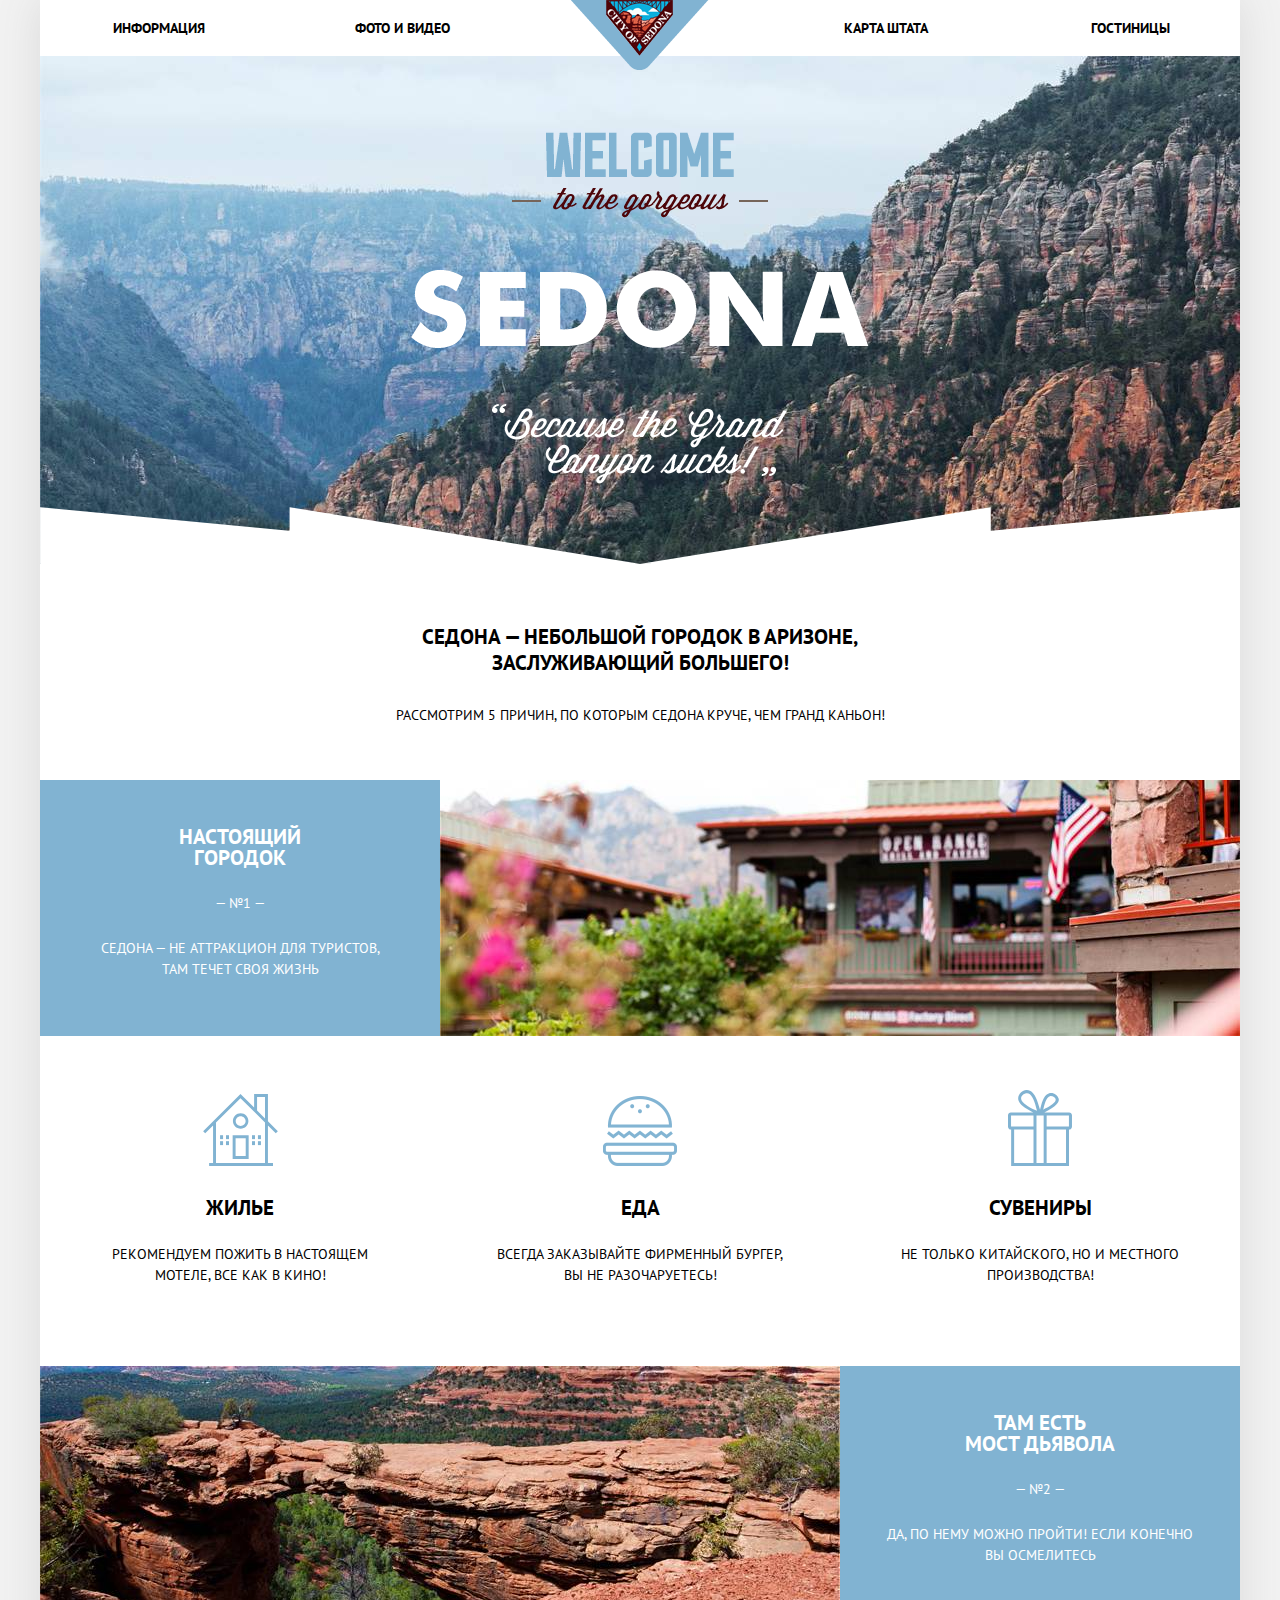
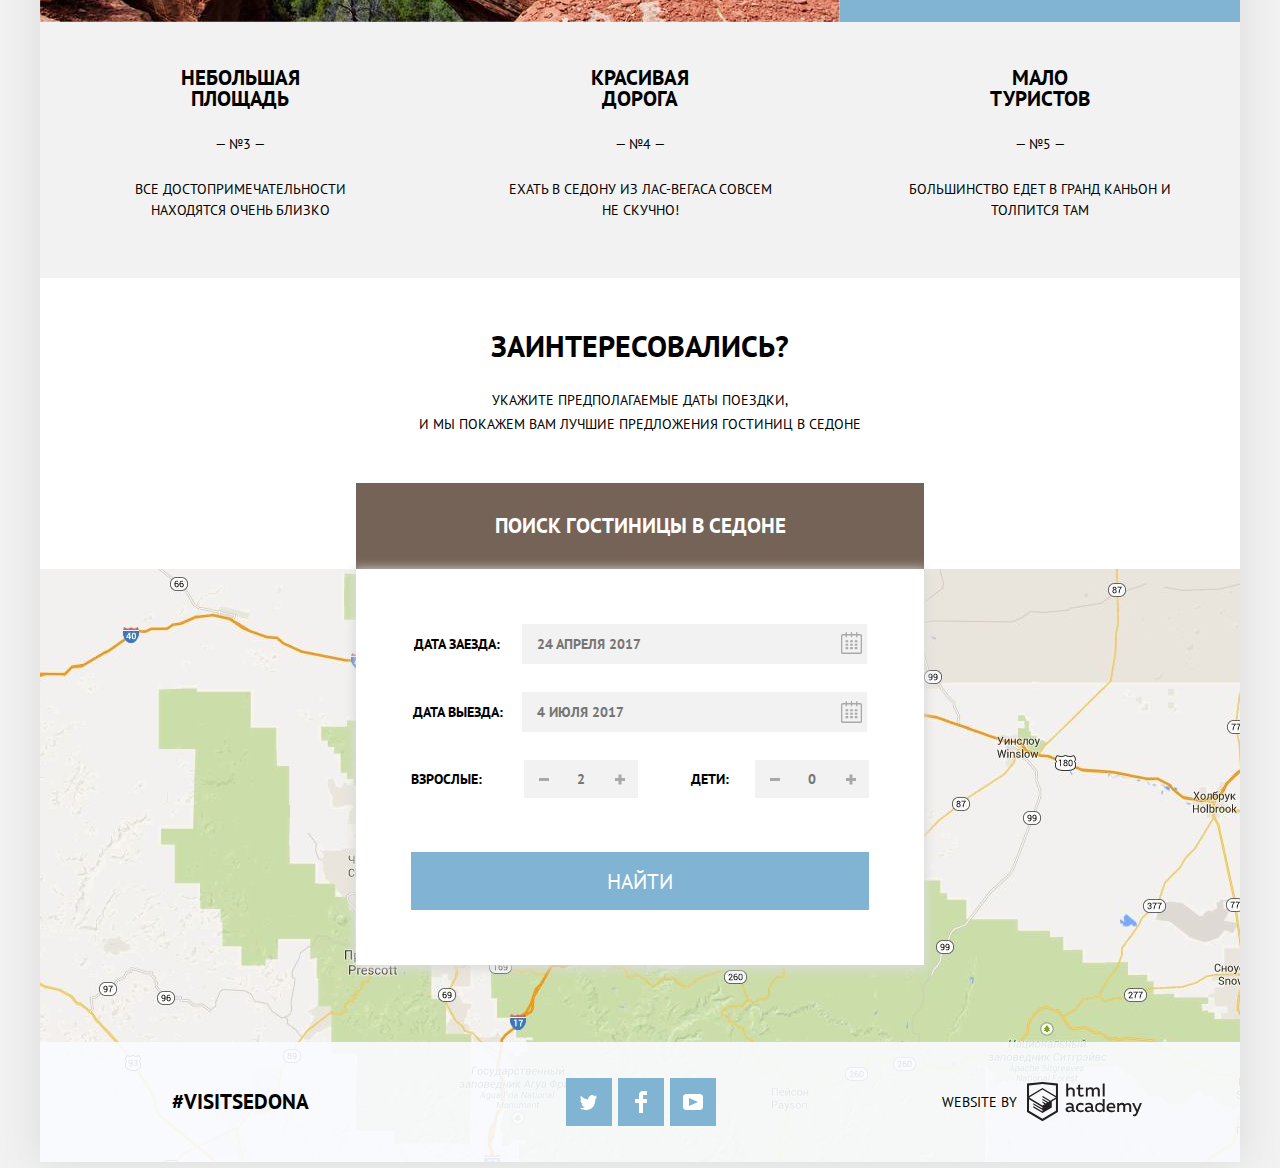
==== commit 592639cd: "итог +" ====
--- a/index.html
+++ b/index.html
@@ -5,7 +5,7 @@
     <title>HTML Academy: Седона</title>
     <link href="https://fonts.googleapis.com/css?family=PT+Sans:400,700&amp;subset=cyrillic" rel="stylesheet">
     <link href="css/normalize.css" rel="stylesheet">
-    <link href="css/style-prefix-mini.css" rel="stylesheet">
+    <link href="css/style.min.css" rel="stylesheet">
   </head>
 
   <body>
@@ -32,7 +32,7 @@
         </div>
         <section class="features">
           <div class="description">
-            <h1>СЕДОНА — небольшой городок в АРИЗОНЕ, зАСЛУЖИвающий большего!</h1>
+            <h1>СЕДОНА — небольшой городок в АРИЗОНЕ, заслуживающий большего!</h1>
             <h2>Рассмотрим 5 причин, по которым Седона круче, чем гранд каньон!</h2>
           </div>
 
@@ -80,7 +80,7 @@
                 </svg>
               </div>
               <h3>ЕДА</h3>
-              <p>Всегда заказывайте ФИРМЕННЫЙ БУРГЕР, Вы НЕ разочаруетесь!</p>
+              <p>Всегда заказывайте ФИРМЕННЫЙ БУРГЕР, Вы не разочаруетесь!</p>
             </li>
             <li class="features-item-2">
               <div class="icon">
@@ -115,7 +115,7 @@
             <li class="features-item">
               <h3>НЕБОЛЬШАЯ ПЛОЩАДЬ</h3>
               <span>— №3 —</span>
-              <p>ВСЕ достопримечательности находятся очень близко</p>
+              <p>Все достопримечательности находятся очень близко</p>
             </li>
             <li class="features-item">
               <h3>КРАСИВАЯ ДОРОГА</h3>
@@ -156,13 +156,13 @@
             </div>
               <div class="count">
                 <div class="count-adult">
-                <label for="adult">ВзрослыЕ:</label>
+                <label for="adult">Взрослые:</label>
                   <button type="button" class="btn btn-minus">минус</button>
                   <input class="output" id="adult" type="text" name="number" placeholder="2">
                   <button type="button" class="btn btn-plus">плюс</button>
                 </div>
                 <div class="count-children">
-                <label for="children">ДетИ:</label>
+                <label for="children">Дети:</label>
                   <button type="button" class="btn btn-minus">минус</button>
                   <input class="output" id="children" type="text" name="number" placeholder="0">
                   <button type="button" class="btn btn-plus">плюс</button>
@@ -180,7 +180,7 @@
 
       <footer class="footer-opacity main-footer">
         <div  class="footer-hashtag">
-          <p>#visitSEDONA</p>
+          #visitSEDONA
         </div>
 
         <div class="footer-social">
@@ -214,6 +214,6 @@
         </div>
       </footer>
     </div>
-    <script src="js/script.js"></script>
+    <script src="js/script.min.js"></script>
   </body>
 </html>
--- a/css/style.min.css
+++ b/css/style.min.css
@@ -0,0 +1,1333 @@
+body {
+    margin: 0;
+    padding: 0;
+    font-family: "PT Sans",Arial,sans-serif;
+    font-size: 14px;
+    line-height: 21px;
+    font-weight: 400;
+    text-transform: uppercase;
+    text-align: center;
+    vertical-align: middle;
+    color: #000;
+    background-color: #f2f2f2
+}
+
+a {
+    text-decoration: none
+}
+
+.visually-hidden:not(:focus):not(:active),input[type=checkbox].visually-hidden,input[type=radio].visually-hidden {
+    position: absolute;
+    width: 1px;
+    height: 1px;
+    margin: -1px;
+    border: 0;
+    padding: 0;
+    white-space: nowrap;
+    -webkit-clip-path: inset(100%);
+    clip-path: inset(100%);
+    clip: rect(0 0 0 0);
+    overflow: hidden
+}
+
+.basic {
+    padding: 0;
+    margin: 0 auto;
+    width: 1200px;
+    -webkit-box-shadow: 0 0 40px 2px #dbdbdb;
+    box-shadow: 0 0 40px 2px #dbdbdb;
+    vertical-align: middle;
+    position: relative
+}
+
+.main-navigation,.site-navigation {
+    display: -webkit-box;
+    display: -ms-flexbox;
+    display: flex;
+    padding: 0;
+    margin: 0;
+    background-color: #fff
+}
+
+.main-navigation {
+    font-size: 14px;
+    line-height: 26px;
+    font-weight: 700;
+    color: #000;
+    -webkit-box-orient: vertical;
+    -webkit-box-direction: reverse;
+    -ms-flex-direction: column-reverse;
+    flex-direction: column-reverse
+}
+
+.site-navigation {
+    -webkit-box-pack: justify;
+    -ms-flex-pack: justify;
+    justify-content: space-between;
+    -webkit-box-align: center;
+    -ms-flex-align: center;
+    align-items: center;
+    width: 1200px;
+    min-height: 56px;
+    list-style: none
+}
+
+.site-navigation li {
+    width: 288px
+}
+
+.site-navigation li:first-of-type {
+    padding-left: 73px;
+    display: -webkit-box;
+    display: -ms-flexbox;
+    display: flex;
+    -webkit-box-pack: start;
+    -ms-flex-pack: start;
+    justify-content: flex-start
+}
+
+.site-navigation li:last-of-type {
+    padding-right: 70px;
+    display: -webkit-box;
+    display: -ms-flexbox;
+    display: flex;
+    -webkit-box-pack: end;
+    -ms-flex-pack: end;
+    justify-content: flex-end
+}
+
+.site-navigation li:nth-of-type(2) {
+    margin-right: 50px;
+    display: -webkit-box;
+    display: -ms-flexbox;
+    display: flex;
+    -webkit-box-pack: start;
+    -ms-flex-pack: start;
+    justify-content: flex-start
+}
+
+.site-navigation li:nth-of-type(3) {
+    margin-left: 40px;
+    display: -webkit-box;
+    display: -ms-flexbox;
+    display: flex;
+    -webkit-box-pack: end;
+    -ms-flex-pack: end;
+    justify-content: flex-end
+}
+
+.site-navigation a {
+    color: #000
+}
+
+.hotels h3:focus,.hotels h3:hover,.site-navigation a:focus,.site-navigation a:hover {
+    color: #81b3d2
+}
+
+.hotels h3:active,.site-navigation a:active {
+    color: rgba(0,0,0,.3)
+}
+
+.navigation-active a,.site-navigation .active {
+    color: #766357
+}
+
+.logo {
+    position: absolute;
+    -webkit-transform: translateX(-50%);
+    -ms-transform: translateX(-50%);
+    transform: translateX(-50%);
+    top: 0;
+    left: 50%;
+    z-index: 3
+}
+
+.description,.features-list {
+    margin: 0;
+    display: -webkit-box;
+    display: -ms-flexbox;
+    display: flex
+}
+
+.description {
+    width: 1200px;
+    min-height: 216px;
+    background-color: #fff;
+    -webkit-box-orient: vertical;
+    -webkit-box-direction: normal;
+    -ms-flex-direction: column;
+    flex-direction: column;
+    -webkit-box-align: center;
+    -ms-flex-align: center;
+    align-items: center;
+    -webkit-box-pack: start;
+    -ms-flex-pack: start;
+    justify-content: flex-start
+}
+
+.description h1 {
+    margin-left: 370px;
+    margin-right: 370px;
+    margin-top: 60px;
+    width: 450px;
+    font-size: 21px;
+    line-height: 26px;
+    font-weight: 700
+}
+
+.description h2 {
+    margin-top: 12px;
+    font: inherit;
+    font-size: 14px;
+    line-height: 26px;
+    font-weight: 400
+}
+
+.features-list {
+    padding: 0;
+    list-style: none;
+    -ms-flex-wrap: wrap;
+    flex-wrap: wrap;
+    -webkit-box-flex: 0;
+    -ms-flex-positive: 0;
+    flex-grow: 0
+}
+
+.features-item h3,.features-item-1 h3,.features-item-2 h3 {
+    font-size: 21px;
+    line-height: 21px;
+    font-weight: 700
+}
+
+.features-item-1,.features-item-1 .blue {
+    min-height: 256px;
+    -webkit-box-pack: center;
+    -ms-flex-pack: center;
+    justify-content: center
+}
+
+.features-item-1 {
+    margin-left: 0;
+    padding: 0;
+    display: -webkit-box;
+    display: -ms-flexbox;
+    display: flex;
+    width: 1200px
+}
+
+.features-item-1 .blue,.features-item-1 .blue-img {
+    margin: 0;
+    display: -webkit-box;
+    display: -ms-flexbox;
+    display: flex;
+    -webkit-box-align: center;
+    -ms-flex-align: center;
+    align-items: center
+}
+
+.features-item-1 .blue {
+    background-color: #81b3d2;
+    color: #fff;
+    -webkit-box-orient: vertical;
+    -webkit-box-direction: normal;
+    -ms-flex-direction: column;
+    flex-direction: column;
+    -ms-flex-wrap: wrap;
+    flex-wrap: wrap;
+    width: 400px
+}
+
+.features-item-1 .blue-img {
+    padding: 0;
+    height: 256px;
+    width: 800px
+}
+
+.blue h3 {
+    display: block;
+    width: 160px;
+    margin-bottom: 25px
+}
+
+.blue .one {
+    padding-bottom: 17px;
+    padding-top: 10px;
+    font-size: 14px;
+    line-height: 21px;
+    font-weight: 400;
+    width: 280px
+}
+
+.blue .one,.blue .two,.features-item-2 {
+    display: -webkit-box;
+    display: -ms-flexbox;
+    display: flex
+}
+
+.blue .two {
+    font-size: 14px;
+    line-height: 21px;
+    width: 310px;
+    padding-bottom: 17px;
+    padding-top: 10px
+}
+
+.features-item,.features-item-2 {
+    margin: 0;
+    padding: 0;
+    width: 400px;
+    -webkit-box-orient: vertical;
+    -webkit-box-direction: normal;
+    -ms-flex-direction: column;
+    flex-direction: column;
+    -webkit-box-pack: center;
+    -ms-flex-pack: center;
+    justify-content: center;
+    -webkit-box-align: center;
+    -ms-flex-align: center;
+    align-items: center
+}
+
+.features-item-2 {
+    background-color: #fff;
+    min-height: 330px
+}
+
+.features-item-2 h3 {
+    padding-top: 10px;
+    display: block
+}
+
+.features-item-2 p {
+    margin: 0;
+    padding-bottom: 25px;
+    padding-top: 5px;
+    display: block;
+    width: 290px
+}
+
+.features-item-2 .icon {
+    width: 76px;
+    height: 74px;
+    -webkit-box-align: end;
+    -ms-flex-align: end;
+    align-items: flex-end;
+    -ms-flex-pack: distribute;
+    justify-content: space-around
+}
+
+.features-item {
+    min-height: 256px
+}
+
+.features-item h3 {
+    margin-bottom: 25px;
+    display: block;
+    width: 130px
+}
+
+.features-item p {
+    display: block;
+    width: 280px;
+    padding-top: 10px;
+    padding-bottom: 20px
+}
+
+.features-item,.features-item-2 .icon,.intro,.intro .intro-item,.search-button {
+    display: -webkit-box;
+    display: -ms-flexbox;
+    display: flex
+}
+
+.intro {
+    margin: 0;
+    padding: 0;
+    border-color: #4176a1;
+    background: url(../img/background_photo.jpg) no-repeat center;
+    background-position: center -56px;
+    width: 1200px;
+    height: 508px;
+    -ms-flex-line-pack: center;
+    align-content: center;
+    -webkit-box-pack: center;
+    -ms-flex-pack: center;
+    justify-content: center;
+    position: relative
+}
+
+.intro::after {
+    content: "";
+    display: block;
+    position: absolute;
+    bottom: 0;
+    left: 0;
+    right: 0;
+    width: 1200px;
+    height: 57px;
+    background: url(../img/kant.png) no-repeat top center
+}
+
+.intro .intro-item,.search-button {
+    -webkit-box-align: center;
+    -ms-flex-align: center;
+    align-items: center
+}
+
+.intro .intro-item {
+    margin-bottom: 2px;
+    -webkit-box-pack: center;
+    -ms-flex-pack: center;
+    justify-content: center
+}
+
+.search,.search-button {
+    margin: 0;
+    padding: 0;
+    width: 1200px
+}
+
+.search-button {
+    background-color: #fff;
+    text-align: center;
+    -webkit-box-orient: vertical;
+    -webkit-box-direction: normal;
+    -ms-flex-direction: column;
+    flex-direction: column;
+    -webkit-box-pack: start;
+    -ms-flex-pack: start;
+    justify-content: flex-start;
+    min-height: 291px;
+    position: relative
+}
+
+.interest {
+    font-size: 30px;
+    line-height: 36px;
+    font-weight: 700;
+    padding: 0;
+    margin-bottom: 10px;
+    margin-top: 50px
+}
+
+.search-data {
+    font-size: 14px;
+    line-height: 24px;
+    font-weight: 400
+}
+
+.button {
+    margin: 0;
+    padding: 0;
+    position: absolute;
+    bottom: 0;
+    -webkit-transform: translateX(-50%);
+    -ms-transform: translateX(-50%);
+    transform: translateX(-50%);
+    left: 50%;
+    border: 0;
+    border-radius: 0;
+    background-color: #766357;
+    color: #fff;
+    width: 568px;
+    min-height: 86px;
+    font: inherit;
+    font-size: 21px;
+    line-height: 26px;
+    font-weight: 700;
+    text-transform: uppercase
+}
+
+.button:focus,.button:hover {
+    background-color: #604e43
+}
+
+.button:active {
+    background-color: #503e33;
+    color: rgba(255,255,255,.3)
+}
+
+.modal {
+    margin: 0;
+    -webkit-box-shadow: 0 2px 10px 2px #dbdbdb;
+    box-shadow: 0 2px 10px 2px #dbdbdb;
+    background-color: #fff;
+    text-align: center;
+    width: 458px;
+    padding: 55px;
+    position: absolute;
+    -webkit-transform: translateX(-50%);
+    -ms-transform: translateX(-50%);
+    transform: translateX(-50%);
+    left: 50%;
+    display: -webkit-box;
+    display: -ms-flexbox;
+    display: flex;
+    -webkit-box-pack: start;
+    -ms-flex-pack: start;
+    justify-content: flex-start;
+    -webkit-box-align: start;
+    -ms-flex-align: start;
+    align-items: flex-start;
+    -webkit-animation: bounce .8s;
+    animation: bounce .8s
+}
+
+.modal-close {
+    display: none
+}
+
+.arrival,.leave,.modal-button {
+    line-height: 26px;
+    font-weight: 700
+}
+
+.modal-button {
+    border: 0;
+    border-radius: 0;
+    background-color: #81b3d2;
+    width: 458px;
+    min-height: 58px;
+    color: #fff;
+    font: inherit;
+    font-size: 21px
+}
+
+.arrival,.leave {
+    font-size: 14px;
+    margin-bottom: 28px
+}
+
+.arrival input {
+    margin-left: 18px
+}
+
+.leave input {
+    margin-left: 15px
+}
+
+.date {
+    padding-right: 38px;
+    width: 290px;
+    min-height: 34px;
+    margin: 0;
+    border: solid 2px transparent;
+    background-color: #f2f2f2;
+    position: relative;
+    outline: 0
+}
+
+.date:focus,.date:hover {
+    background-color: #ebebeb;
+    border: solid 2px transparent
+}
+
+.date:active {
+    background-color: #fff;
+    border: 2px solid #ebebeb
+}
+
+.date[placeholder] {
+    text-transform: uppercase;
+    font: inherit;
+    padding-left: 13px;
+    font-size: 14px;
+    line-height: 26px;
+    font-weight: 700;
+    color: #000
+}
+
+.arrival svg,.leave svg {
+    position: absolute;
+    left: 485px;
+    top: 63px;
+    fill: #a9a9a9
+}
+
+.leave svg {
+    top: 132px
+}
+
+.arrival svg:focus,.arrival svg:hover,.leave svg:focus,.leave svg:hover {
+    fill: #000
+}
+
+.arrival svg:active,.leave svg:active {
+    fill: #81b3d2
+}
+
+.count {
+    -webkit-box-flex: 0;
+    -ms-flex-positive: 0;
+    flex-grow: 0;
+    -webkit-box-pack: start;
+    -ms-flex-pack: start;
+    justify-content: flex-start;
+    margin-bottom: 54px;
+    font: inherit;
+    font-size: 14px;
+    line-height: 26px;
+    font-weight: 700
+}
+
+.count,.count .count-adult,.count .count-children {
+    display: -webkit-box;
+    display: -ms-flexbox;
+    display: flex;
+    -webkit-box-align: center;
+    -ms-flex-align: center;
+    align-items: center
+}
+
+.count .count-adult {
+    padding-right: 53px;
+    margin: 0
+}
+
+.count-adult label {
+    margin-right: 42px
+}
+
+.count .count-children {
+    padding: 0
+}
+
+.count-children label {
+    margin-right: 26px
+}
+
+.btn,.output {
+    border: 0;
+    border-radius: 0;
+    background-color: #f2f2f2
+}
+
+.output {
+    margin: 0;
+    width: 38px;
+    min-height: 38px;
+    text-align: center;
+    padding: 0
+}
+
+.output[placeholder] {
+    text-transform: uppercase;
+    font: inherit;
+    font-size: 14px;
+    line-height: 26px;
+    font-weight: 700;
+    color: #000
+}
+
+.btn {
+    font-size: 0;
+    padding: 19px;
+    position: relative
+}
+
+.btn::after,.btn::before {
+    content: "";
+    position: absolute;
+    top: 18px;
+    left: 15px;
+    width: 10px;
+    height: 3px;
+    background-color: #a8a8a8
+}
+
+.btn-plus::after {
+    -webkit-transform: rotate(90deg);
+    -ms-transform: rotate(90deg);
+    transform: rotate(90deg)
+}
+
+.btn:focus::after,.btn:focus::before,.btn:hover::after,.btn:hover::before {
+    background-color: #000
+}
+
+.btn:active::after,.btn:active::before {
+    background-color: #81b3d4
+}
+
+.modal-button:focus,.modal-button:hover {
+    background-color: #669ec0
+}
+
+.modal-button:active {
+    background-color: #5496bd;
+    color: rgba(255,255,255,.3)
+}
+
+.map {
+    background-color: #cbdda9;
+    background: url(../img/map.jpg) no-repeat top;
+    height: 593px
+}
+
+.map iframe {
+    border: 0
+}
+
+.footer-hashtag,.main-footer {
+    -webkit-box-align: center;
+    -ms-flex-align: center;
+    align-items: center
+}
+
+.main-footer {
+    padding: 0;
+    color: #000;
+    background-color: rgba(249,251,255,.9);
+    display: -webkit-box;
+    display: -ms-flexbox;
+    display: flex;
+    width: 1200px;
+    min-height: 120px;
+    -webkit-box-pack: justify;
+    -ms-flex-pack: justify;
+    justify-content: space-between
+}
+
+.footer-opacity.main-footer {
+    position: relative;
+    margin-top: -120px
+}
+
+.footer-hashtag {
+    margin-left: 132px;
+    font-size: 21px;
+    line-height: 26px;
+    font-weight: 700;
+    -webkit-box-pack: center;
+    -ms-flex-pack: center;
+    justify-content: center
+}
+
+.footer-social li {
+    text-align: center
+}
+
+.footer-hashtag,.footer-social ul,.social-button {
+    display: -webkit-box;
+    display: -ms-flexbox;
+    display: flex
+}
+
+.footer-social ul {
+    padding-right: 10px;
+    list-style: none
+}
+
+.social-button {
+    background-color: #81b3d2;
+    width: 46px;
+    height: 48px;
+    margin: 3px;
+    fill: #fff;
+    -webkit-box-flex: 0;
+    -ms-flex-positive: 0;
+    flex-grow: 0;
+    -webkit-box-align: center;
+    -ms-flex-align: center;
+    align-items: center;
+    -webkit-box-pack: center;
+    -ms-flex-pack: center;
+    justify-content: center
+}
+
+.social-button:focus,.social-button:hover {
+    background-color: #669ec0
+}
+
+.social-button:active {
+    background-color: #5496bd;
+    fill: #88b6d1
+}
+
+.footer-copyright,.footer-copyright p {
+    display: -webkit-box;
+    display: -ms-flexbox;
+    display: flex
+}
+
+.footer-copyright {
+    -webkit-box-pack: end;
+    -ms-flex-pack: end;
+    justify-content: flex-end;
+    padding-right: 98px;
+    -webkit-box-align: end;
+    -ms-flex-align: end;
+    align-items: flex-end
+}
+
+.footer-copyright p {
+    font-size: 14px;
+    line-height: 26px;
+    font-weight: 400;
+    -webkit-box-align: center;
+    -ms-flex-align: center;
+    align-items: center
+}
+
+.logo-html {
+    padding-left: 10px;
+    display: inline-block;
+    vertical-align: middle;
+    width: 115px;
+    height: 41px;
+    fill: #231f20
+}
+
+.logo-html:focus,.logo-html:hover {
+    fill: #81b3d2
+}
+
+.logo-html:active {
+    fill: #bdbbbc
+}
+
+.filters {
+    margin: 0;
+    padding: 0;
+    background: url(../img/filter_background.jpg) no-repeat;
+    background-color: #7fa0c1;
+    background-position: 0 -55px;
+    width: 1200px;
+    min-height: 304px
+}
+
+.filters-box {
+    margin: 0;
+    padding: 0;
+    display: -webkit-box;
+    display: -ms-flexbox;
+    display: flex;
+    -webkit-box-pack: start;
+    -ms-flex-pack: start;
+    justify-content: flex-start;
+    min-height: 218px
+}
+
+.filters-item {
+    margin: 0;
+    width: 160px;
+    min-height: 155px;
+    color: #fff
+}
+
+.filters-item:first-of-type {
+    margin-left: 71px
+}
+
+.filters-item:nth-last-of-type(2) {
+    margin-left: 97px
+}
+
+.filters-item h3 {
+    text-align: left;
+    margin-top: 28px;
+    margin-bottom: 22px;
+    font-size: 16px;
+    line-height: 21px;
+    font-weight: 700
+}
+
+.filters-item label {
+    font-size: 14px;
+    line-height: 21px;
+    font-weight: 400;
+    display: -webkit-box;
+    display: -ms-flexbox;
+    display: flex
+}
+
+.filters-item input {
+    color: #fff
+}
+
+.checkbox {
+    display: none
+}
+
+.checkbox-custom {
+    position: relative;
+    width: 23px;
+    height: 23px;
+    background: url(../img/checkbox-off.svg) no-repeat center;
+    margin-right: 18px;
+    margin-bottom: 23px
+}
+
+.checkbox-custom .label {
+    display: inline-block;
+    vertical-align: middle
+}
+
+.checkbox:checked+.checkbox-custom::before {
+    content: "";
+    display: block;
+    position: absolute;
+    top: 0;
+    right: 0;
+    bottom: 0;
+    left: 0;
+    width: 27px;
+    height: 23px;
+    background: url(../img/checkbox-on.svg) no-repeat center
+}
+
+.checkbox:checked:disabled+.checkbox-custom::before {
+    content: "";
+    display: block;
+    position: absolute;
+    top: 0;
+    right: 0;
+    bottom: 0;
+    left: 0;
+    width: 27px;
+    height: 23px;
+    background: url(../img/checkbox-on-g.svg) no-repeat center
+}
+
+.checkbox:disabled+.checkbox-custom::before {
+    content: "";
+    display: block;
+    position: absolute;
+    top: 0;
+    right: 0;
+    bottom: 0;
+    left: 0;
+    width: 23px;
+    height: 23px;
+    background: url(../img/checkbox-off-g.svg) no-repeat center
+}
+
+.filter-range {
+    width: 318px;
+    margin-top: 27px;
+    margin-left: 321px;
+    color: #fff;
+    text-transform: uppercase
+}
+
+.filter-range-title {
+    margin-bottom: 9px;
+    text-align: left;
+    font-weight: 700;
+    font-size: 16px;
+    line-height: 21px
+}
+
+.price-controls {
+    position: relative;
+    height: 33px;
+    margin-bottom: 20px;
+    font-size: 0;
+    border: 2px solid #fff;
+    border-radius: 2px
+}
+
+.price-controls::after {
+    content: "";
+    position: absolute;
+    top: 50%;
+    left: 50%;
+    width: 2px;
+    height: 22px;
+    background: #fff;
+    -webkit-transform: translate(-50%,-50%);
+    -ms-transform: translate(-50%,-50%);
+    transform: translate(-50%,-50%)
+}
+
+.price-controls label {
+    display: inline-block;
+    font-size: 14px;
+    line-height: 30px;
+    vertical-align: top;
+    cursor: pointer
+}
+
+.price-controls .min-price {
+    padding-left: 57px
+}
+
+.price-controls .max-price {
+    padding-left: 51px
+}
+
+.price-controls input {
+    width: 70px;
+    color: inherit;
+    font: inherit;
+    background: 0 0;
+    border: 0
+}
+
+.range-controls {
+    position: relative;
+    margin-bottom: 32px
+}
+
+.range-controls .scale {
+    height: 2px;
+    background: rgba(255,255,255,.3)
+}
+
+.range-controls .bar {
+    width: 80%;
+    height: 2px;
+    background: #fff
+}
+
+.range-toggle {
+    position: absolute;
+    top: -9px;
+    width: 4px;
+    height: 4px;
+    background: #ababab;
+    border: 8px solid #fff;
+    border-radius: 50%;
+    -webkit-box-shadow: 0 2px 1px 0 rgba(0,1,1,.2);
+    box-shadow: 0 2px 1px 0 rgba(0,1,1,.2);
+    cursor: pointer
+}
+
+.range-toggle:focus,.range-toggle:hover {
+    background: #ababab;
+    border: 9px solid #fff;
+    border-radius: 50%;
+    -webkit-box-shadow: 0 2px 1px 0 rgba(0,1,1,.2);
+    box-shadow: 0 2px 1px 0 rgba(0,1,1,.2);
+    cursor: pointer
+}
+
+.range-toggle-min {
+    left: 0
+}
+
+.range-toggle-max {
+    left: 80%
+}
+
+.btn-transparent {
+    display: block;
+    margin: 0 85px;
+    padding: 6px 35px;
+    font: inherit;
+    font-size: 14px;
+    line-height: 20px;
+    color: #fff;
+    text-transform: uppercase;
+    background: 0 0;
+    border: 2px solid #fff;
+    border-radius: 2px;
+    cursor: pointer
+}
+
+.btn-transparent:hover {
+    color: #000;
+    background: #fff
+}
+
+.sort,.sort ul {
+    display: -webkit-box;
+    display: -ms-flexbox;
+    display: flex
+}
+
+.sort {
+    margin: 0;
+    padding-left: 70px;
+    -webkit-box-pack: start;
+    -ms-flex-pack: start;
+    justify-content: flex-start;
+    min-height: 86px;
+    background-color: #fff;
+    -webkit-box-align: center;
+    -ms-flex-align: center;
+    align-items: center;
+    -ms-flex-wrap: nowrap;
+    flex-wrap: nowrap
+}
+
+.sort .sort-type,.sort a {
+    font-size: 12px;
+    line-height: 18px;
+    font-weight: 400
+}
+
+.sort ul {
+    list-style: none
+}
+
+.sort a {
+    color: rgba(0,0,0,.3);
+    border-bottom: 1px dashed rgba(0,0,0,.3);
+    margin-right: 34px
+}
+
+.sort .number {
+    margin-right: 48px;
+    font-size: 21px;
+    line-height: 26px;
+    font-weight: 700
+}
+
+.sort a:focus,.sort a:hover {
+    color: #81b3d2;
+    border-bottom: 1px dashed #81b3d2
+}
+
+.sort a:active {
+    color: #000;
+    border-bottom: none
+}
+
+.sort .sort-active {
+    color: #81b3d2;
+    border-bottom: none
+}
+
+.sort .up {
+    margin-top: 10px;
+    margin-left: 470px;
+    fill: #cacaca;
+    font-size: 0
+}
+
+.sort span:focus,.sort span:hover {
+    fill: #231f20
+}
+
+.sort .down,.sort span:active {
+    fill: #81b3d2
+}
+
+.sort .down {
+    margin-top: 10px;
+    margin-left: 10px;
+    font-size: 0
+}
+
+.hotels h3 {
+    margin: 0;
+    padding: 0;
+    color: #000;
+    display: -webkit-box;
+    display: -ms-flexbox;
+    display: flex;
+    -webkit-box-align: start;
+    -ms-flex-align: start;
+    align-items: flex-start;
+    font-size: 21px;
+    line-height: 25px;
+    font-weight: 700
+}
+
+.booking,.booking a,.readmore {
+    font-size: 14px;
+    line-height: 21px
+}
+
+.booking,.readmore {
+    padding: 0;
+    font-weight: 400
+}
+
+.booking a {
+    background-color: #766357;
+    width: 142px;
+    min-height: 27px;
+    color: #fff;
+    font-weight: 700
+}
+
+.booking a:focus,.booking a:hover {
+    background-color: #604e43
+}
+
+.booking a:active {
+    background-color: #503e33;
+    color: rgba(255,255,255,.3)
+}
+
+.readmore a {
+    background-color: #81b3d2;
+    width: 142px;
+    height: 27px;
+    color: #fff;
+    font-size: 14px;
+    line-height: 21px;
+    font-weight: 700
+}
+
+.readmore a:focus,.readmore a:hover {
+    background-color: #669ec0
+}
+
+.readmore a:active {
+    background-color: #5496bd;
+    color: rgba(255,255,255,.3)
+}
+
+.hotels {
+    padding: 0;
+    margin: 0;
+    background-color: #fff;
+    width: 1200px;
+    -webkit-box-align: start;
+    -ms-flex-align: start;
+    align-items: flex-start;
+    -webkit-box-pack: start;
+    -ms-flex-pack: start;
+    justify-content: flex-start;
+    -ms-flex-wrap: nowrap;
+    flex-wrap: nowrap;
+    min-height: 149px;
+    border-top: 1px solid #e5e5e5;
+    border-bottom: 1px solid #e5e5e5
+}
+
+.hotel,.hotels,.itempicture {
+    display: -webkit-box;
+    display: -ms-flexbox;
+    display: flex
+}
+
+.hotel {
+    padding: 0;
+    -ms-flex-wrap: wrap;
+    flex-wrap: wrap;
+    -webkit-box-pack: center;
+    -ms-flex-pack: center;
+    justify-content: center;
+    -webkit-box-flex: 0;
+    -ms-flex-positive: 0;
+    flex-grow: 0;
+    width: 258px;
+    min-height: 90px;
+    margin-top: 24px
+}
+
+.hotel h3 {
+    margin: 0;
+    padding: 0;
+    width: 100%;
+    text-align: left
+}
+
+.itempicture {
+    margin-top: 28px;
+    margin-left: 71px;
+    margin-right: 30px;
+    -webkit-box-align: start;
+    -ms-flex-align: start;
+    align-items: flex-start
+}
+
+.readmore {
+    margin-top: 9px;
+    width: 45%;
+    text-align: left;
+    display: block
+}
+
+.booking:first-of-type,.readmore:first-of-type {
+    margin-bottom: 6px
+}
+
+.booking {
+    margin-top: 9px;
+    width: 55%;
+    text-align: left;
+    display: block
+}
+
+.booking .booking-button,.readmore .readmore-button {
+    width: 112px;
+    min-height: 12px;
+    padding: 4px 18px;
+    border: 0
+}
+
+.readmore .readmore-button {
+    width: 80px
+}
+
+.rating {
+    width: 100px;
+    min-height: 105px;
+    padding: 0;
+    margin-top: 28px;
+    margin-right: 74px;
+    display: -webkit-box;
+    display: -ms-flexbox;
+    display: flex;
+    -webkit-box-orient: vertical;
+    -webkit-box-direction: normal;
+    -ms-flex-direction: column;
+    flex-direction: column;
+    -webkit-box-pack: justify;
+    -ms-flex-pack: justify;
+    justify-content: space-between;
+    -webkit-box-align: end;
+    -ms-flex-align: end;
+    align-items: flex-end;
+    -webkit-box-flex: 1;
+    -ms-flex-positive: 1;
+    flex-grow: 1
+}
+
+.rating p {
+    background-color: #f2f2f2;
+    padding: 3px 12px;
+    margin-top: 5px
+}
+
+.starfull {
+    font-size: 0
+}
+
+@-webkit-keyframes bounce {
+    0% {
+        -webkit-transform: translateX(-5000px);
+        transform: translateX(-5000px)
+    }
+
+    60% {
+        -webkit-transform: translateX(500px);
+        transform: translateX(500px)
+    }
+
+    90% {
+        -webkit-transform: translateX(-500px);
+        transform: translateX(-500px)
+    }
+
+    to {
+        -webkit-transform: translateX(0);
+        transform: translateX(0)
+    }
+}
+
+@keyframes bounce {
+    0% {
+        -webkit-transform: translateX(-5000px);
+        transform: translateX(-5000px)
+    }
+
+    60% {
+        -webkit-transform: translateX(500px);
+        transform: translateX(500px)
+    }
+
+    90% {
+        -webkit-transform: translateX(-500px);
+        transform: translateX(-500px)
+    }
+
+    to {
+        -webkit-transform: translateX(0);
+        transform: translateX(0)
+    }
+}
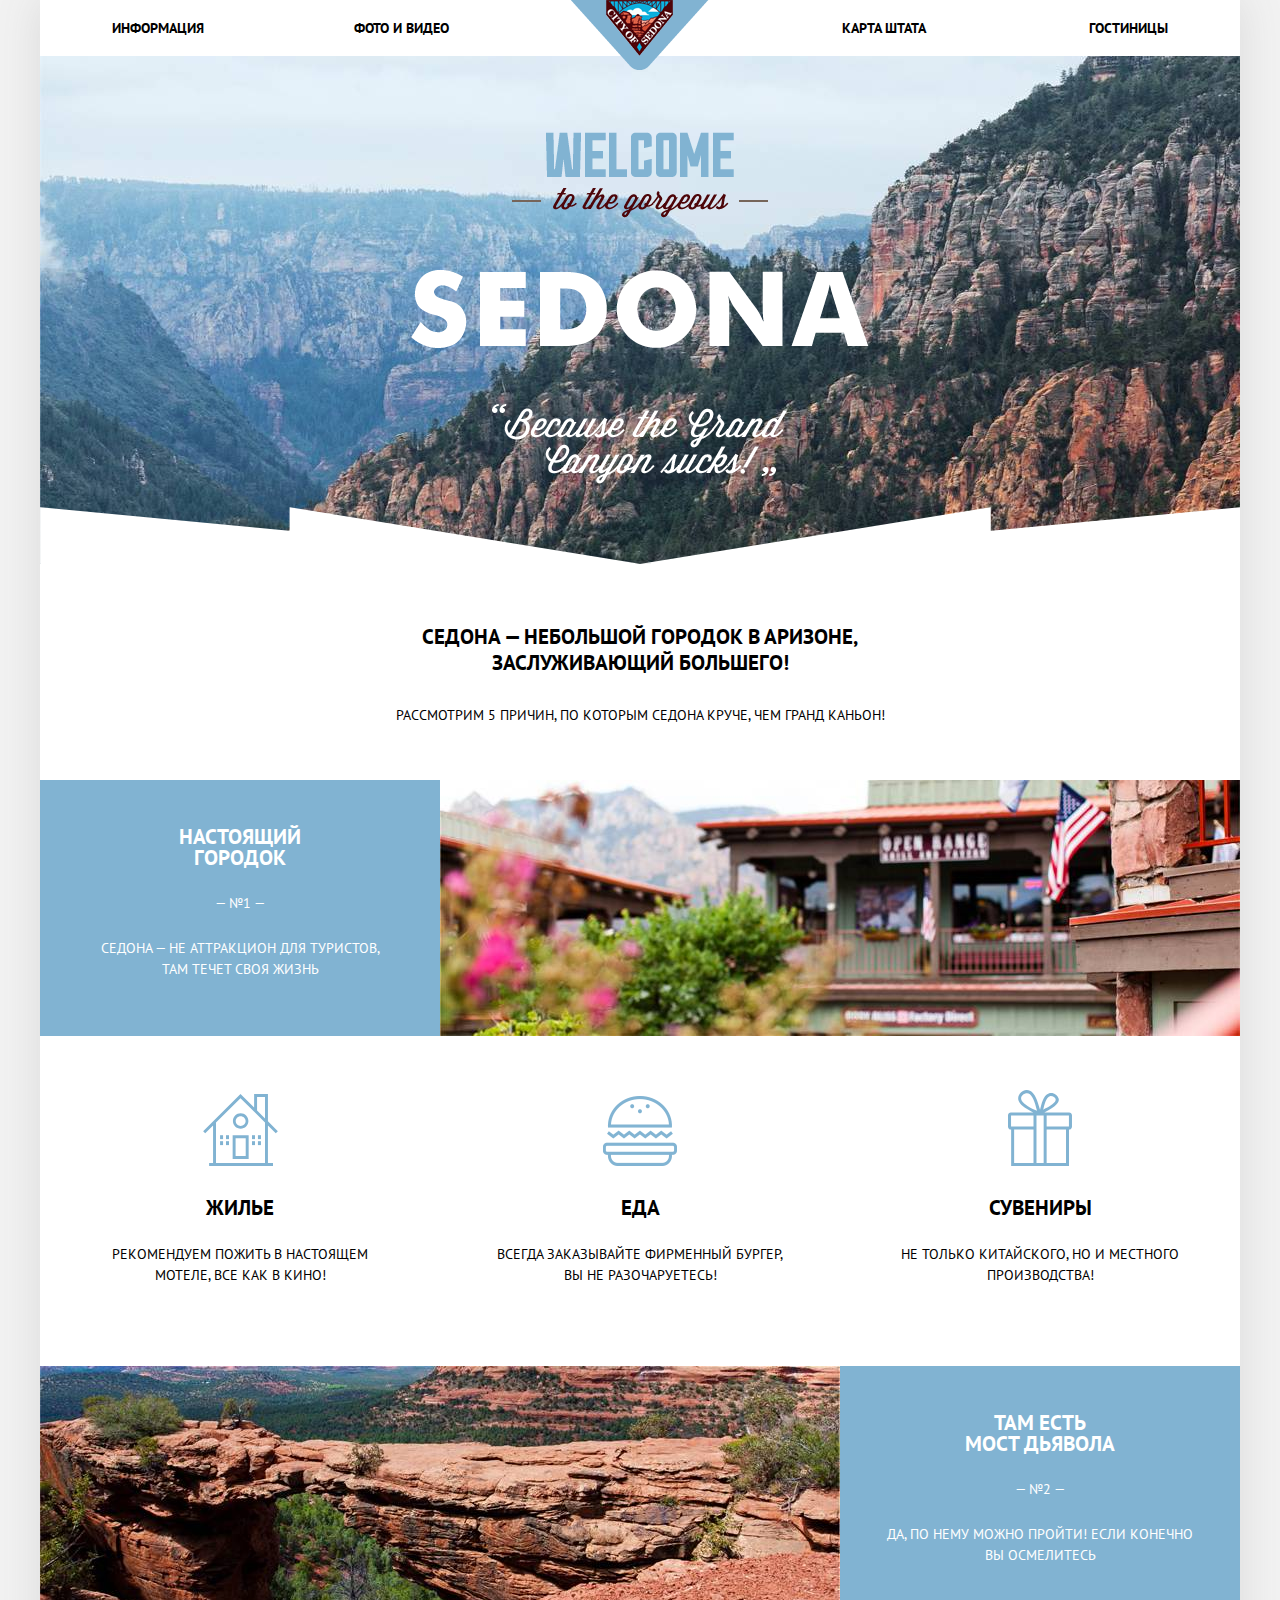
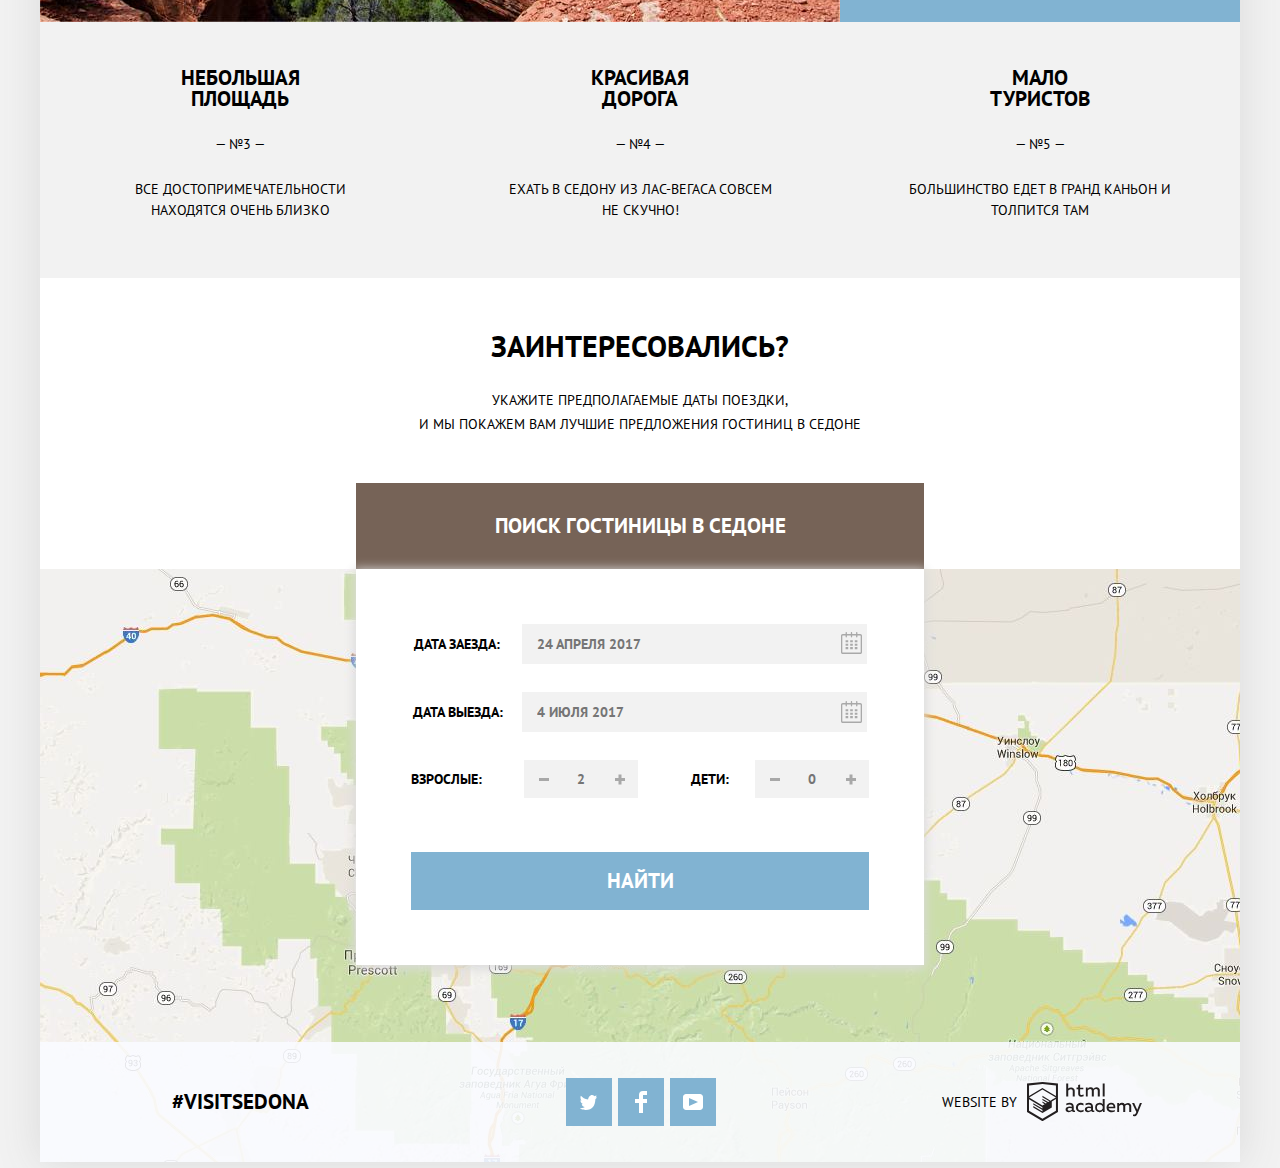
==== commit f7c86aff: "форматирование" ====
--- a/index.html
+++ b/index.html
@@ -4,8 +4,8 @@
     <meta charset="utf-8">
     <title>HTML Academy: Седона</title>
     <link href="https://fonts.googleapis.com/css?family=PT+Sans:400,700&amp;subset=cyrillic" rel="stylesheet">
-    <link href="css/normalize.css" rel="stylesheet">
-    <link href="css/style.min.css" rel="stylesheet">
+    <link href="css/normalize.min.css" rel="stylesheet">
+    <link href="css/style.css" rel="stylesheet">
   </head>
 
   <body>
--- a/css/style.css
+++ b/css/style.css
@@ -0,0 +1,1198 @@
+body {
+  margin: 0;
+  padding: 0;
+  font-family: "PT Sans", Arial, sans-serif;
+  font-size: 14px;
+  line-height: 21px;
+  font-weight: 400;
+  text-transform: uppercase;
+  text-align: center;
+  vertical-align: middle;
+  color: #000000;
+  background-color: #f2f2f2;
+}
+
+a {
+  text-decoration: none;
+}
+
+.visually-hidden:not(:focus):not(:active),
+input[type="checkbox"].visually-hidden,
+input[type="radio"].visually-hidden {
+  position: absolute;
+
+  width: 1px;
+  height: 1px;
+  margin: -1px;
+  border: 0;
+  padding: 0;
+  white-space: nowrap;
+  clip-path: inset(100%);
+  clip: rect(0 0 0 0);
+  overflow: hidden;
+}
+
+.basic {
+  padding: 0;
+  margin: 0 auto;
+  width: 1200px;
+  box-shadow: 0 0 40px 2px #dbdbdb;
+  vertical-align: middle;
+  position: relative;
+}
+
+.main-navigation {
+  margin: 0;
+  padding-left: 72px;
+  padding-right: 72px;
+  font-size: 14px;
+  line-height: 26px;
+  font-weight: 700;
+  color: #000000;
+  background-color: #ffffff;
+  display: flex;
+  flex-direction: column-reverse;
+}
+
+.site-navigation  {
+  list-style: none;
+  display: flex;
+  justify-content: space-between;
+  align-items: center;
+  width: 1056px;
+  min-height: 56px;
+  padding: 0;
+  margin: 0;
+  list-style: none;
+  background-color: #ffffff;
+}
+
+.site-navigation li {
+  width: 211px;
+}
+
+.site-navigation li:first-of-type {
+  display: flex;
+  justify-content: flex-start;
+}
+
+.site-navigation li:last-of-type {
+  display: flex;
+  justify-content: flex-end;
+}
+
+.site-navigation li:nth-of-type(2) {
+  margin-right: 60px;
+  display: flex;
+  justify-content: flex-start;
+}
+
+.site-navigation li:nth-of-type(3) {
+  margin-left: 60px;
+  display: flex;
+  justify-content: flex-end;
+}
+
+.site-navigation a {
+  color: #000000;
+}
+
+.site-navigation a:hover,
+.site-navigation a:focus {
+  color: #81b3d2;
+}
+
+.site-navigation a:active {
+  color: rgba(0,0,0,0.3);
+}
+
+.site-navigation .active {
+  color: #766357;
+}
+
+.logo {
+ position: absolute;
+ transform: translateX(-50%);
+ top: 0px;
+ left: 50%;
+ z-index: 3;
+}
+
+.description {
+  margin: 0;
+  width: 1200px;
+  min-height: 216px;
+  background-color: #ffffff;
+  display: flex;
+  flex-direction: column;
+  align-items: center;
+  justify-content: flex-start;
+}
+
+.description h1 {
+  margin-left: 370px;
+  margin-right: 370px;
+  margin-top: 60px;
+  width: 450px;
+  font-size: 21px;
+  line-height: 26px;
+  font-weight: 700;
+}
+
+.description h2 {
+  margin-top: 12px;
+  font: inherit;
+  font-size: 14px;
+  line-height: 26px;
+  font-weight: 400;
+}
+
+.features-list {
+  padding: 0;
+  margin: 0;
+  list-style: none;
+  display: flex;
+  flex-wrap: wrap;
+  flex-grow: 0;
+}
+
+.features-item-1 h3,
+.features-item-2 h3,
+.features-item h3 {
+  font-size: 21px;
+  line-height: 21px;
+  font-weight: 700;
+}
+
+.features-item-1 {
+  margin-left: 0;
+  padding: 0;
+  width: 1200px;
+  min-height: 256px;
+  display: flex;
+  justify-content: center;
+}
+
+.features-item-1 .blue {
+  margin: 0;
+  background-color: #81b3d2;
+  color: #ffffff;
+  width: 314px;
+  min-height: 256px;
+  display: flex;
+  flex-direction: column;
+  flex-wrap: wrap;
+  align-items: center;
+  justify-content: center;
+  width: 400px;
+}
+
+.features-item-1 .blue-img {
+  padding: 0;
+  margin: 0;
+  display: flex;
+  align-items: center;
+  height: 256px;
+  width: 800px;
+}
+
+.blue h3{
+  display: block;
+  width: 160px;
+  margin-bottom: 25px;
+}
+
+.blue .one {
+  padding-bottom: 17px;
+  padding-top: 10px;
+  font-size: 14px;
+  line-height: 21px;
+  font-weight: 400;
+  display: flex;
+  width: 280px;
+}
+
+.blue .two {
+  font-size: 14px;
+  line-height: 21px;
+  display: flex;
+  width: 310px;
+  padding-bottom: 17px;
+  padding-top: 10px;
+}
+
+.features-item-2 {
+  margin: 0;
+  padding: 0;
+  width: 400px;
+  min-height: 330px;
+  background-color: #ffffff;
+  display: flex;
+  flex-direction: column;
+  justify-content: center;
+  align-items: center;
+}
+
+.features-item-2 h3 {
+  padding-top: 10px;
+  display: block;
+}
+
+.features-item-2 p {
+  margin: 0;
+  padding-bottom: 25px;
+  padding-top: 5px;
+  display: block;
+  width: 290px;
+}
+
+.features-item-2 .icon {
+  width: 76px;
+  height: 74px;
+  display: flex;
+  align-items: flex-end;
+  justify-content: space-around;
+}
+
+.features-item {
+  margin: 0;
+  padding: 0;
+  width: 400px;
+  min-height: 256px;
+  display: flex;
+  flex-direction: column;
+  justify-content: center;
+  align-items: center;
+}
+
+.features-item h3 {
+  margin-bottom: 25px;
+  display: block;
+  width: 130px;
+}
+
+.features-item p {
+  display: block;
+  width: 280px;
+  padding-top: 10px;
+  padding-bottom: 20px;
+}
+
+.intro {
+  margin: 0;
+  padding: 0;
+  border-color: #4176a1;
+  background: url("../img/background_photo.jpg") no-repeat center;
+  background-position: center -56px;
+  width: 1200px;
+  height: 508px;
+  display: flex;
+  align-content: center;
+  justify-content: center;
+  position: relative;
+}
+
+.intro::after {
+  content: "";
+  display: block;
+  position: absolute;
+  bottom: 0;
+  left: 0;
+  right: 0;
+  width: 1200px;
+  height: 57px;
+  background: url("../img/kant.png") no-repeat top center;
+}
+
+.intro .intro-item {
+  display: flex;
+  justify-content: center;
+  align-items: center;
+  margin-bottom: 2px;
+}
+.search {
+  margin: 0;
+  padding: 0;
+  width: 1200px;
+}
+
+.search-button {
+  margin: 0;
+  padding: 0;
+  background-color: #ffffff;
+  text-align: center;
+  display: flex;
+  flex-direction: column;
+  justify-content: flex-start;
+  align-items: center;
+  min-height: 291px;
+  width: 1200px;
+  position: relative;
+}
+
+.interest {
+  font-size: 30px;
+  line-height: 36px;
+  font-weight: 700;
+  padding: 0;
+  margin-bottom: 10px;
+  margin-top: 50px;
+}
+
+.search-data {
+  font-size: 14px;
+  line-height: 24px;
+  font-weight: 400;
+}
+
+.button {
+  margin: 0;
+  padding: 0;
+  position: absolute;
+  bottom: 0;
+  transform: translateX(-50%);
+  left: 50%;
+  border: none;
+  border-radius: 0;
+  background-color: #766357;
+  color: #ffffff;
+  width: 568px;
+  min-height: 86px;
+  font: inherit;
+  font-size: 21px;
+  line-height: 26px;
+  font-weight: 700;
+  text-transform: uppercase;
+}
+
+.button:hover,
+.button:focus {
+  background-color: #604e43;
+}
+
+.button:active {
+  background-color: #503e33;
+  color: rgba(255,255,255,0.3);
+}
+
+.modal {
+  margin: 0;
+  box-shadow: 0 2px 10px 2px #dbdbdb;
+  background-color: #ffffff;
+  text-align: center;
+  width: 458px;
+  padding: 55px;
+  position: absolute;
+  transform: translateX(-50%);
+  left: 50%;
+  display: flex;
+  justify-content: flex-start;
+  align-items: flex-start;
+  animation: bounce 0.8s;
+}
+
+.modal-close {
+ display: none;
+}
+
+@keyframes bounce {
+  0% {
+    transform: translateX(-5000px);
+  }
+
+  60% {
+    transform: translateX(500px);
+  }
+
+  90% {
+    transform: translateX(-500px);
+  }
+
+  100% {
+    transform: translateX(0);
+  }
+}
+
+.modal-button {
+  border: none;
+  border-radius: 0;
+  background-color: #81b3d2;
+  width: 458px;
+  min-height: 58px;
+  color: #ffffff;
+  font: inherit;
+  font-size: 21px;
+  line-height: 26px;
+  font-weight: 700;
+}
+
+.arrival {
+  font-size: 14px;
+  line-height: 26px;
+  font-weight: 700;
+  margin-bottom: 28px;
+}
+
+.arrival input {
+  margin-left: 18px;
+}
+
+.leave {
+  font-size: 14px;
+  line-height: 26px;
+  font-weight: 700;
+  margin-bottom: 28px;
+}
+
+.leave input {
+  margin-left: 15px;
+}
+
+.date {
+  padding-right: 38px;
+  width: 290px;
+  min-height: 34px;
+  margin: 0;
+  border: solid 2px transparent;
+  background-color: #f2f2f2;
+  position: relative;
+  outline: none;
+}
+
+.date:hover,
+.date:focus {
+  background-color: #ebebeb;
+  border: solid 2px transparent;
+}
+
+.date:active {
+  background-color: #ffffff;
+  border: 2px solid #ebebeb;
+}
+
+.date[placeholder] {
+  text-transform: uppercase;
+  font: inherit;
+  padding-left: 13px;
+  font-size: 14px;
+  line-height: 26px;
+  font-weight: 700;
+  color: #000000;
+}
+
+.arrival svg {
+  position: absolute;
+  left: 485px;
+  top: 63px;
+  fill: #a9a9a9;
+}
+
+.leave svg {
+  position: absolute;
+  left: 485px;
+  top: 132px;
+  fill: #a9a9a9;
+}
+
+.arrival svg:hover,
+.leave svg:hover,
+.arrival svg:focus,
+.leave svg:focus {
+  fill: #000000;
+}
+
+.arrival svg:active,
+.leave svg:active {
+  fill: #81b3d2;
+}
+
+.count {
+  display: flex;
+  flex-grow: 0;
+  justify-content: flex-start;
+  align-items: center;
+  margin-bottom: 54px;
+  font: inherit;
+  font-size: 14px;
+  line-height: 26px;
+  font-weight: 700;
+}
+
+.count .count-adult {
+  padding-right: 53px;
+  margin: 0;
+  display: flex;
+  display: flex;
+  align-items: center;
+}
+
+.count-adult label {
+  margin-right: 42px;
+}
+
+.count .count-children {
+  padding: 0;
+  display: flex;
+  align-items: center;
+}
+
+.count-children label {
+  margin-right: 26px;
+}
+
+.output {
+  margin: 0;
+  padding: 0;
+  border: none;
+  border-radius: 0;
+  background-color: #f2f2f2;
+  width: 38px;
+  min-height: 38px;
+  text-align: center;
+}
+
+.output[placeholder] {
+  text-transform: uppercase;
+  font: inherit;
+  font-size: 14px;
+  line-height: 26px;
+  font-weight: 700;
+  color: #000000;
+}
+
+.btn {
+  font-size: 0;
+  border: none;
+  border-radius: 0;
+  padding: 19px;
+  background-color: #f2f2f2;
+  position: relative;
+}
+
+.btn::before,
+.btn::after {
+  content: "";
+  position: absolute;
+  top: 18px;
+  left: 15px;
+  width: 10px;
+  height: 3px;
+  background-color: #a8a8a8;
+}
+
+.btn-plus::after {
+  transform: rotate(90deg);
+}
+
+.btn:hover::before,
+.btn:focus::before,
+.btn:hover::after,
+.btn:focus::after {
+  background-color: #000000;
+}
+
+.btn:active::before,
+.btn:active::after {
+  background-color: #81b3d4;
+}
+
+.modal-button:hover,
+.modal-button:focus {
+  background-color: #669ec0;
+}
+
+.modal-button:active {
+  background-color: #5496bd;
+  color: rgba(255,255,255,0.3);
+}
+
+.map {
+  background-color: #cbdda9;
+  background: url("../img/map.jpg") no-repeat top;
+  height: 593px;
+}
+
+.map iframe {
+  border: 0;
+}
+
+.main-footer {
+  padding-left: 72px;
+  padding-right: 72px;
+  color: #000000;
+  background-color: rgba(249,251,546,0.9);
+  display: flex;
+  justify-content: space-between;
+  align-items: center;
+  width: 1056px;
+  min-height: 120px;
+  position: relative;
+}
+
+.footer-opacity.main-footer {
+  position: relative;
+  margin-top: -120px;
+}
+
+.footer-hashtag {
+  margin-left: 60px;
+  font-size: 21px;
+  line-height: 26px;
+  font-weight: 700;
+  display: flex;
+  justify-content: center;
+  align-items: center;
+}
+
+.footer-social li {
+  text-align: center;
+}
+
+.footer-social ul {
+  padding-right: 10px;
+  list-style: none;
+  display: flex;
+}
+
+.social-button {
+  background-color: #81b3d2;
+  width: 46px;
+  height: 48px;
+  margin: 3px;
+  fill: #ffffff;
+  display: flex;
+  flex-grow: 0;
+  align-items: center;
+  justify-content: center;
+}
+
+.social-button:hover,
+.social-button:focus {
+  background-color: #669ec0;
+}
+
+.social-button:active {
+  background-color: #5496bd;
+  fill: #88b6d1;
+}
+
+.footer-copyright {
+  display: flex;
+  justify-content: flex-end;
+  align-items: flex-end;
+  padding-right: 26px;
+}
+
+.footer-copyright p {
+  font-size: 14px;
+  line-height: 26px;
+  font-weight: 400;
+  display: flex;
+  align-items: center;
+}
+
+ .logo-html {
+  padding-left: 10px;
+  display: inline-block;
+  vertical-align: bottom;
+  width: 115px;
+  height: 41px;
+  fill: #231f20;
+}
+
+.logo-html:hover,
+.logo-html:focus {
+  fill: #81b3d2;
+}
+
+.logo-html:active {
+  fill: #bdbbbc;
+}
+
+.navigation-active a {
+  color: #766357;
+}
+
+.filters {
+  margin: 0;
+  padding-left: 72px;
+  padding-right: 72px;
+  background: url("../img/filter_background.jpg") no-repeat;
+  background-color: #7fa0c1;
+  background-position: 0 -55px;
+  min-height: 217px;
+}
+
+.filters-box {
+  margin: 0;
+  padding: 0;
+  display: flex;
+  justify-content: flex-start;
+  min-height: 218px;
+}
+
+.filters-item {
+  margin: 0;
+  width: 160px;
+  min-height: 155px;
+  color: #ffffff;
+}
+
+/*.filters-item:first-of-type {
+  margin-left: 71px;
+}*/
+
+.filters-item:nth-last-of-type(2) {
+  margin-left: 97px;
+}
+
+.filters-item h3 {
+  text-align: left;
+  margin-top: 28px;
+  margin-bottom: 22px;
+  font-size: 16px;
+  line-height: 21px;
+  font-weight: 700;
+}
+
+.filters-item label {
+  font-size: 14px;
+  line-height: 21px;
+  font-weight: 400;
+  display: flex;
+}
+
+.filters-item input {
+  color: #ffffff;
+}
+
+.checkbox {
+  display: none;
+}
+
+.checkbox-custom {
+  position: relative;
+  width: 23px;
+  height: 23px;
+  background: url("../img/checkbox-off.svg") no-repeat center;
+  margin-right: 18px;
+  margin-bottom: 23px;
+}
+
+.checkbox-custom .label {
+  display: inline-block;
+  vertical-align: middle;
+}
+
+.checkbox:checked + .checkbox-custom::before {
+  content: "";
+  display: block;
+  position: absolute;
+  top: 0;
+  right: 0;
+  bottom: 0;
+  left: 0;
+  width: 27px;
+  height: 23px;
+  background: url("../img/checkbox-on.svg") no-repeat center;
+}
+
+.checkbox:checked:disabled + .checkbox-custom::before {
+  content: "";
+  display: block;
+  position: absolute;
+  top: 0;
+  right: 0;
+  bottom: 0;
+  left: 0;
+  width: 27px;
+  height: 23px;
+  background: url("../img/checkbox-on-g.svg") no-repeat center;
+}
+
+.checkbox:disabled + .checkbox-custom::before {
+  content: "";
+  display: block;
+  position: absolute;
+  top: 0;
+  right: 0;
+  bottom: 0;
+  left: 0;
+  width: 23px;
+  height: 23px;
+  background: url("../img/checkbox-off-g.svg") no-repeat center;
+}
+
+.filter-range {
+  width: 318px;
+  margin-top: 27px;
+  margin-left: 321px;
+  color: #ffffff;
+  text-transform: uppercase;
+}
+
+.filter-range-title {
+  margin-bottom: 9px;
+  text-align: left;
+  font-weight: 700;
+  font-size: 16px;
+  line-height: 21px;
+}
+
+.price-controls {
+  position: relative;
+  height: 33px;
+  margin-bottom: 20px;
+  font-size: 0;
+  border: 2px solid #ffffff;
+  border-radius: 2px;
+}
+
+.price-controls::after {
+  content: "";
+  position: absolute;
+  top: 50%;
+  left: 50%;
+  width: 2px;
+  height: 22px;
+  background: #ffffff;
+  transform: translate(-50%, -50%);
+}
+
+.price-controls label {
+  display: inline-block;
+  font-size: 14px;
+  line-height: 30px;
+  vertical-align: top;
+  cursor: pointer;
+}
+
+.price-controls .min-price {
+  padding-left: 57px;
+}
+
+.price-controls .max-price {
+  padding-left: 51px;
+ }
+
+.price-controls input {
+  width: 70px;
+  min-height: 32px;
+  color: inherit;
+  font: inherit;
+  background: none;
+  border: none;
+}
+
+.range-controls {
+  position: relative;
+  margin-bottom: 32px;
+}
+
+.range-controls .scale {
+  height: 2px;
+  background: rgba(255, 255, 255, 0.3);
+}
+
+.range-controls .bar {
+  width: 80%;
+  height: 2px;
+  background: #ffffff;
+}
+
+.range-toggle {
+  position: absolute;
+  top: -9px;
+  width: 4px;
+  height: 4px;
+  background: #ababab;
+  border: 8px solid #ffffff;
+  border-radius: 50%;
+  box-shadow: 0 2px 1px 0 rgba(0, 1, 1, 0.2);
+  cursor: pointer;
+}
+
+.range-toggle:hover,
+.range-toggle:focus {
+  background: #ababab;
+  border: 9px solid #ffffff;
+  border-radius: 50%;
+  box-shadow: 0 2px 1px 0 rgba(0, 1, 1, 0.2);
+  cursor: pointer;
+}
+
+.range-toggle-min {
+  left: 0;
+}
+
+.range-toggle-max {
+  left: 80%;
+}
+
+.btn-transparent {
+  display: block;
+  margin: 0 85px;
+  padding: 6px 35px;
+  font: inherit;
+  font-size: 14px;
+  line-height: 20px;
+  color: #ffffff;
+  text-transform: uppercase;
+  background: transparent;
+  border: 2px solid #ffffff;
+  border-radius: 2px;
+  cursor: pointer;
+}
+
+.btn-transparent:hover {
+  color: #000000;
+  background: #ffffff;
+}
+
+.sort {
+  margin: 0;
+  padding-left: 72px;
+  padding-right: 72px;
+  display: flex;
+  justify-content: flex-start;
+  min-height: 86px;
+  background-color: #ffffff;
+  align-items: center;
+  flex-wrap: nowrap;
+}
+
+.sort .sort-type {
+  font-size: 12px;
+  line-height: 18px;
+  font-weight: 400;
+}
+
+.sort ul {
+    list-style: none;
+    display: flex;
+}
+
+
+.sort .option {
+  font-size: 12px;
+  line-height: 18px;
+  font-weight: 400;
+  color: rgba(0,0,0,0.3);
+  border-bottom: 1px dashed rgba(0,0,0,0.3);
+  margin-right: 34px;
+}
+
+.sort .number {
+  margin-right: 48px;
+  font-size: 21px;
+  line-height: 26px;
+  font-weight: 700;
+}
+
+.sort .option:hover,
+.sort .option:focus {
+  color: #81b3d2;
+  border-bottom: 1px dashed #81b3d2;
+}
+
+.sort .option:active {
+  color: #000000;
+  border-bottom: none;
+}
+
+.sort .sort-active {
+  color: #81b3d2;
+  border-bottom: none;
+}
+
+.sort .up {
+  margin-top: 10px;
+  margin-left: 466px;
+  fill: #cacaca;
+  font-size: 0;
+
+}
+
+.sort .up:hover,
+.sort .down:hover,
+.sort .up:focus,
+.sort .down:focus {
+  fill: #231f20;
+}
+
+.sort .up:active,
+.sort .down:active {
+  fill: #81b3d2;
+}
+
+.sort .down {
+  margin-top: 10px;
+  margin-left: 12px;
+  fill: #81b3d2;
+  font-size: 0;
+
+}
+
+.hotels h3 {
+  margin: 0;
+  padding: 0;
+  color: #000000;
+  display: flex;
+  align-items: flex-start;
+  font-size: 21px;
+  line-height: 25px;
+  font-weight: 700;
+}
+
+.hotels h3:hover,
+.hotels h3:focus {
+  color: #81b3d2;
+}
+
+.hotels h3:active {
+  color: rgba(0, 0, 0, 0.3);
+}
+
+.readmore,
+.booking {
+  margin-top: 6px;
+  padding: 0;
+  font-size: 14px;
+  line-height: 21px;
+  font-weight: 400;
+}
+
+.booking a{
+  background-color: #766357;
+  width: 142px;
+  min-height: 27px;
+  color: #ffffff;
+  font-size: 14px;
+  line-height: 21px;
+  font-weight: 700;
+}
+
+.booking a:hover,
+.booking a:focus {
+  background-color: #604e43;
+}
+
+.booking a:active {
+  background-color: #503e33;
+  color: rgba(255,255,255,0.3);
+}
+
+.readmore a{
+  background-color: #81b3d2;
+  width: 142px;
+  height: 27px;
+  color: #ffffff;
+  font-size: 14px;
+  line-height: 21px;
+  font-weight: 700;
+}
+
+.readmore a:hover,
+.readmore a:focus {
+  background-color: #669ec0;
+}
+
+.readmore a:active {
+  background-color: #5496bd;
+  color: rgba(255,255,255,0.3);
+}
+
+.hotels {
+  padding-left: 72px;
+  padding-right: 72px;
+  margin: 0;
+  display: flex;
+  background-color: #ffffff;
+  width: 1056px;
+  align-items: flex-start;
+  justify-content: flex-start;
+  flex-wrap: nowrap;
+  min-height: 149px;
+  border-top: 1px solid #e5e5e5;
+  border-bottom: 1px solid #e5e5e5;
+  }
+
+.hotel {
+  margin-top: 24px;
+  padding: 0;
+  display: flex;
+  flex-wrap: wrap;
+  justify-content: center;
+  flex-grow: 0;
+  width: 258px;
+  min-height: 90px;
+}
+
+.hotel h3 {
+  margin: 0;
+  padding: 0;
+  width: 100%;
+  text-align: left;
+}
+
+.itempicture {
+  margin-top: 28px;
+  margin-right: 30px;
+  display: flex;
+  align-items: flex-start;
+}
+
+.readmore {
+  margin-top: 9px;
+  width: 45%;
+  text-align: left;
+  display: block;
+}
+
+.readmore:first-of-type,
+.booking:first-of-type {
+  margin-bottom: 6px;
+}
+
+.booking {
+  margin-top: 9px;
+  width: 55%;
+  text-align: left;
+  display: block;
+}
+
+.booking .booking-button {
+  width: 112px;
+  min-height: 12px;
+  padding: 4px 18px;
+  border: none;
+}
+
+.readmore .readmore-button {
+  width: 80px;
+  min-height: 12px;
+  padding: 4px 18px;
+  border: none;
+}
+
+.rating {
+  width: 100px;
+  min-height: 105px;
+  padding: 0;
+  margin-top: 28px;
+  display: flex;
+  flex-direction: column;
+  justify-content: space-between;
+  align-items: flex-end;
+  flex-grow: 1;
+}
+
+.rating p {
+  background-color: #f2f2f2;
+  padding: 3px 12px;
+  margin-top: 5px;
+}
+.starfull {
+  font-size: 0;
+  margin-right: 3px;
+}
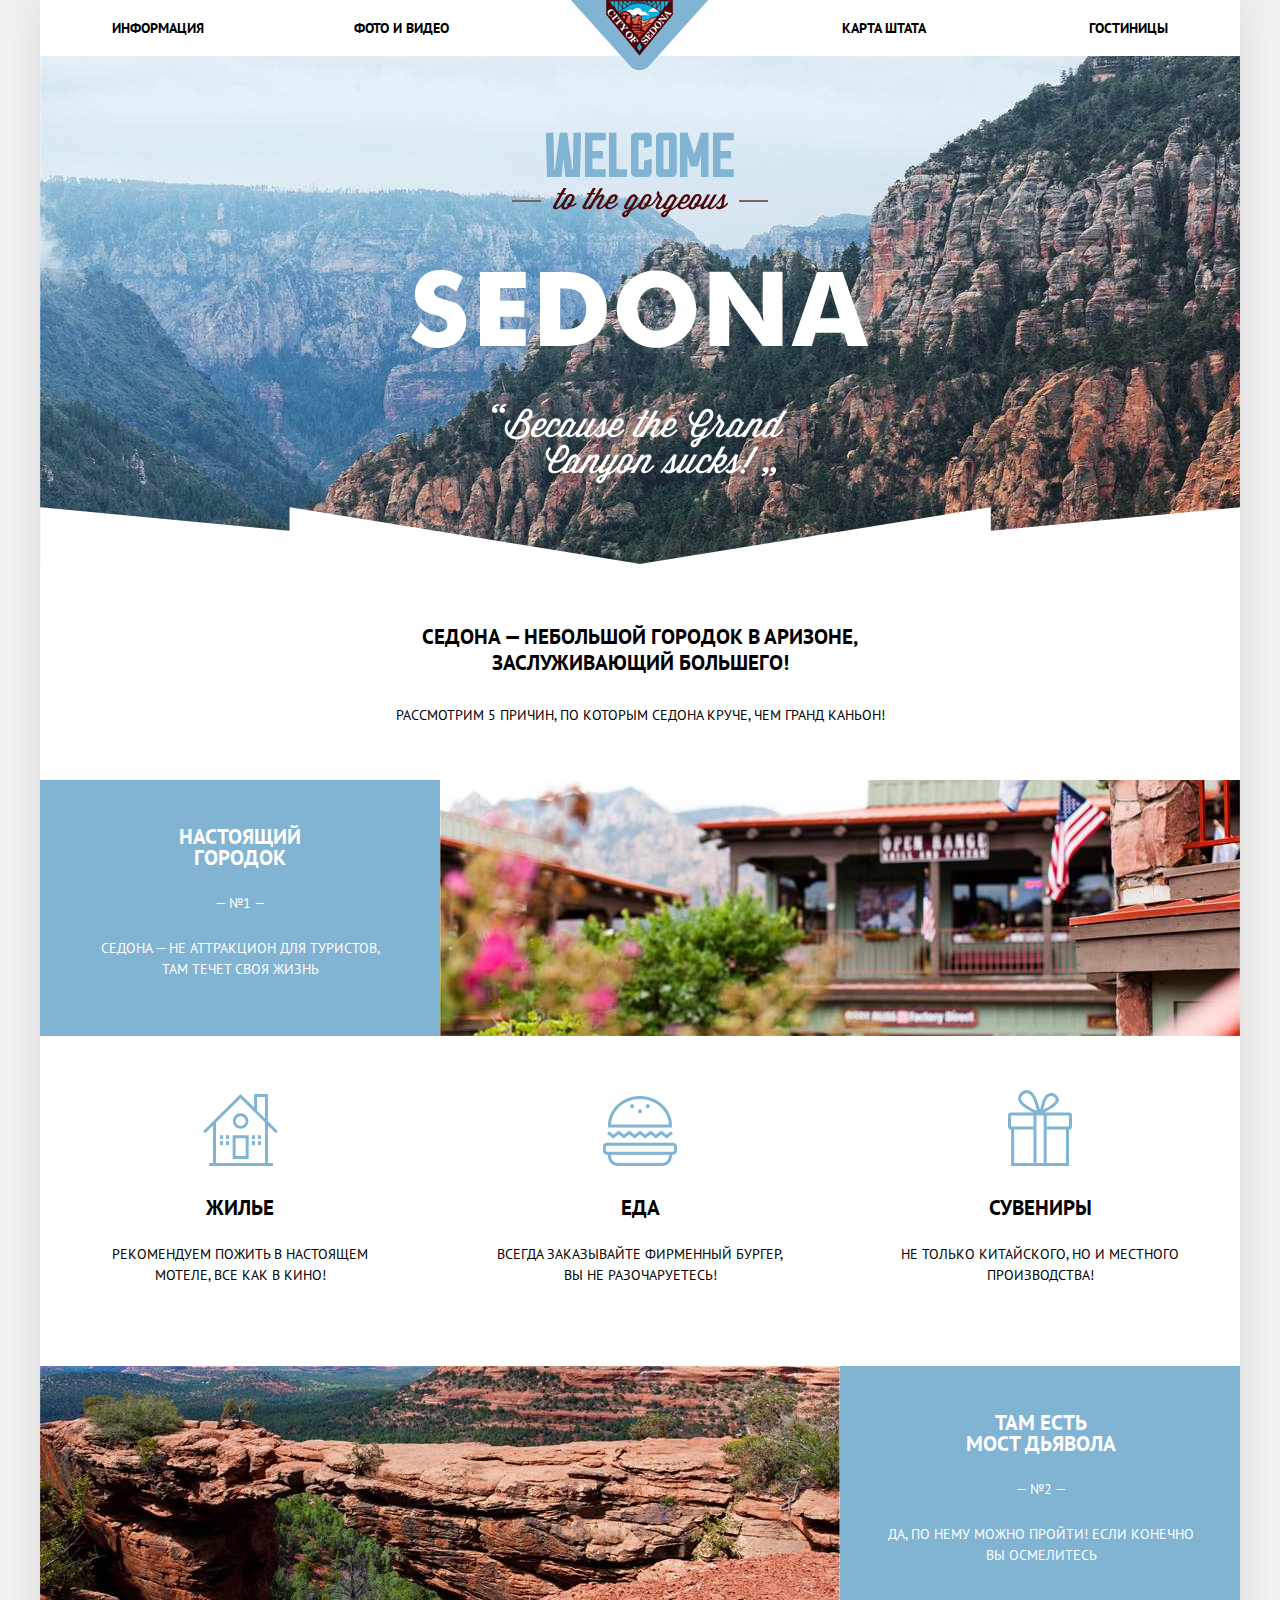
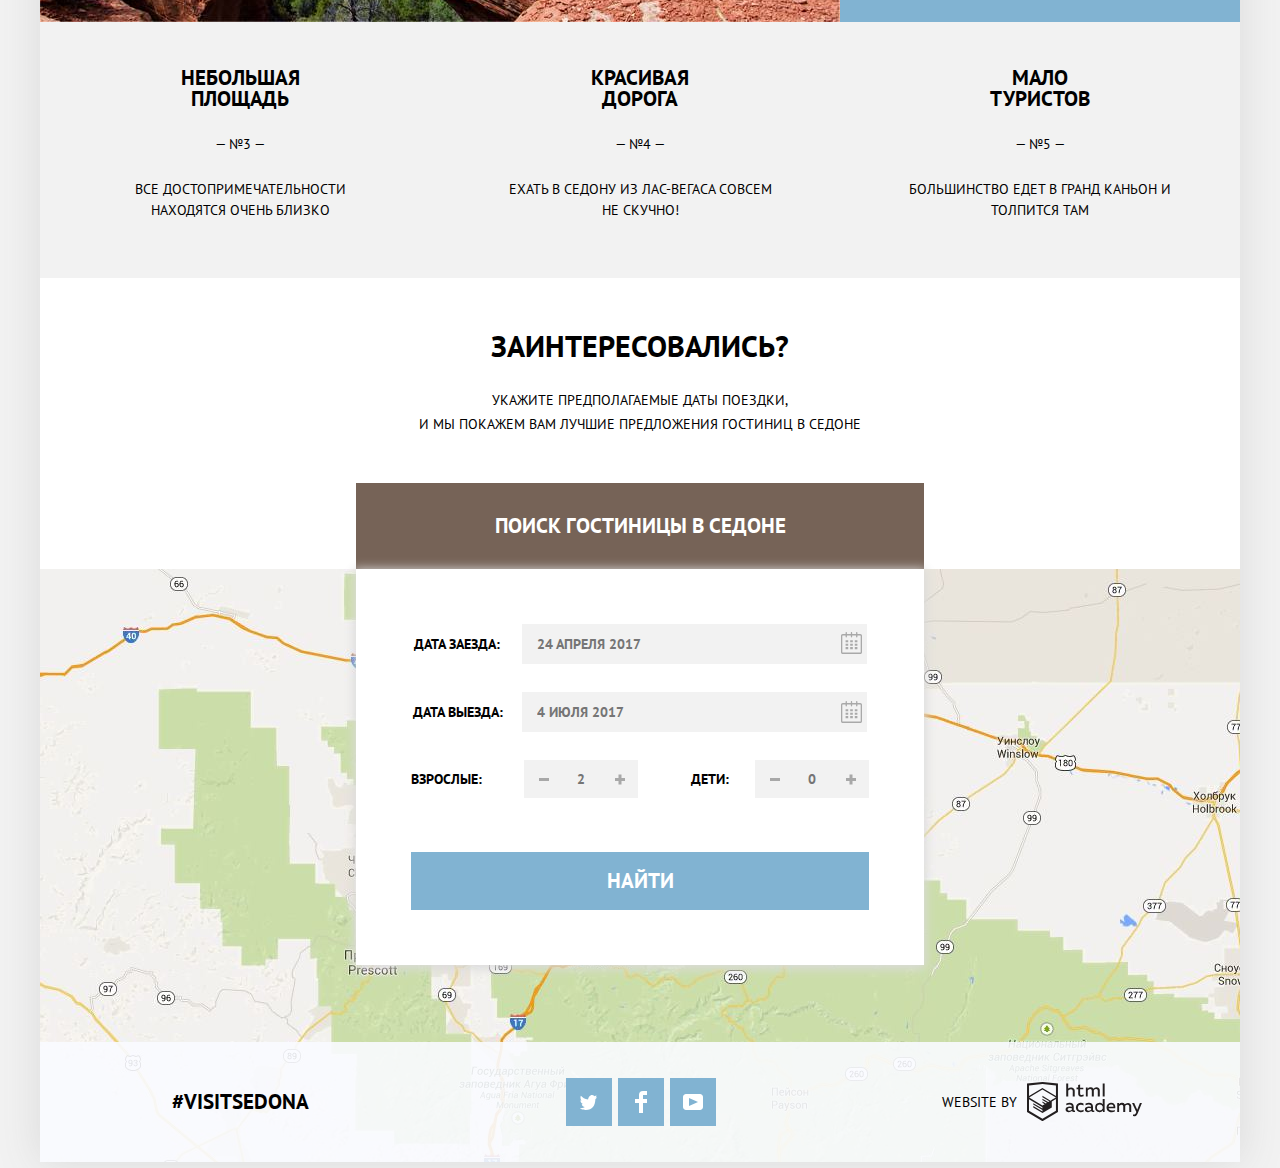
==== commit f0585148: "исправленый (кроме положения кода)" ====
--- a/index.html
+++ b/index.html
@@ -39,7 +39,7 @@
           <ul class="features-list">
             <li class="features-item-1">
               <div class="blue">
-                <h3>НАСТОЯЩИЙ ГОРОДОК</h3>
+                <h3>НАСТОЯЩИЙ ГОРОДОК </h3>
                 <span>— №1 —</span>
                 <p class="one"> СЕДОНА — НЕ АТТРАКЦИОН ДЛЯ ТУРИСТОВ, ТАМ ТЕЧЕТ СВОЯ ЖИЗНЬ</p>
               </div>
--- a/css/style.css
+++ b/css/style.css
@@ -175,9 +175,9 @@
 
 .features-item-1 .blue {
   margin: 0;
+  padding: 0 46px;
   background-color: #81b3d2;
   color: #ffffff;
-  width: 314px;
   min-height: 256px;
   display: flex;
   flex-direction: column;
@@ -185,6 +185,7 @@
   align-items: center;
   justify-content: center;
   width: 400px;
+  box-sizing: border-box;
 }
 
 .features-item-1 .blue-img {
@@ -719,8 +720,10 @@
   padding-right: 72px;
   background: url("../img/filter_background.jpg") no-repeat;
   background-color: #7fa0c1;
+  background-size: cover;
   background-position: 0 -55px;
   min-height: 217px;
+  box-sizing: border-box;
 }
 
 .filters-box {
@@ -738,9 +741,6 @@
   color: #ffffff;
 }
 
-/*.filters-item:first-of-type {
-  margin-left: 71px;
-}*/
 
 .filters-item:nth-last-of-type(2) {
   margin-left: 97px;
@@ -763,11 +763,14 @@
 }
 
 .filters-item input {
+  margin-left: -10px;
   color: #ffffff;
 }
 
 .checkbox {
-  display: none;
+  opacity: 0;
+  margin: 0;
+  padding: 0;
 }
 
 .checkbox-custom {
@@ -916,6 +919,8 @@
 .range-toggle:focus {
   background: #ababab;
   border: 9px solid #ffffff;
+  margin-top: -1px;
+  margin-left: -1px;
   border-radius: 50%;
   box-shadow: 0 2px 1px 0 rgba(0, 1, 1, 0.2);
   cursor: pointer;
@@ -987,6 +992,7 @@
   font-size: 21px;
   line-height: 26px;
   font-weight: 700;
+  width: 117px;
 }
 
 .sort .option:hover,
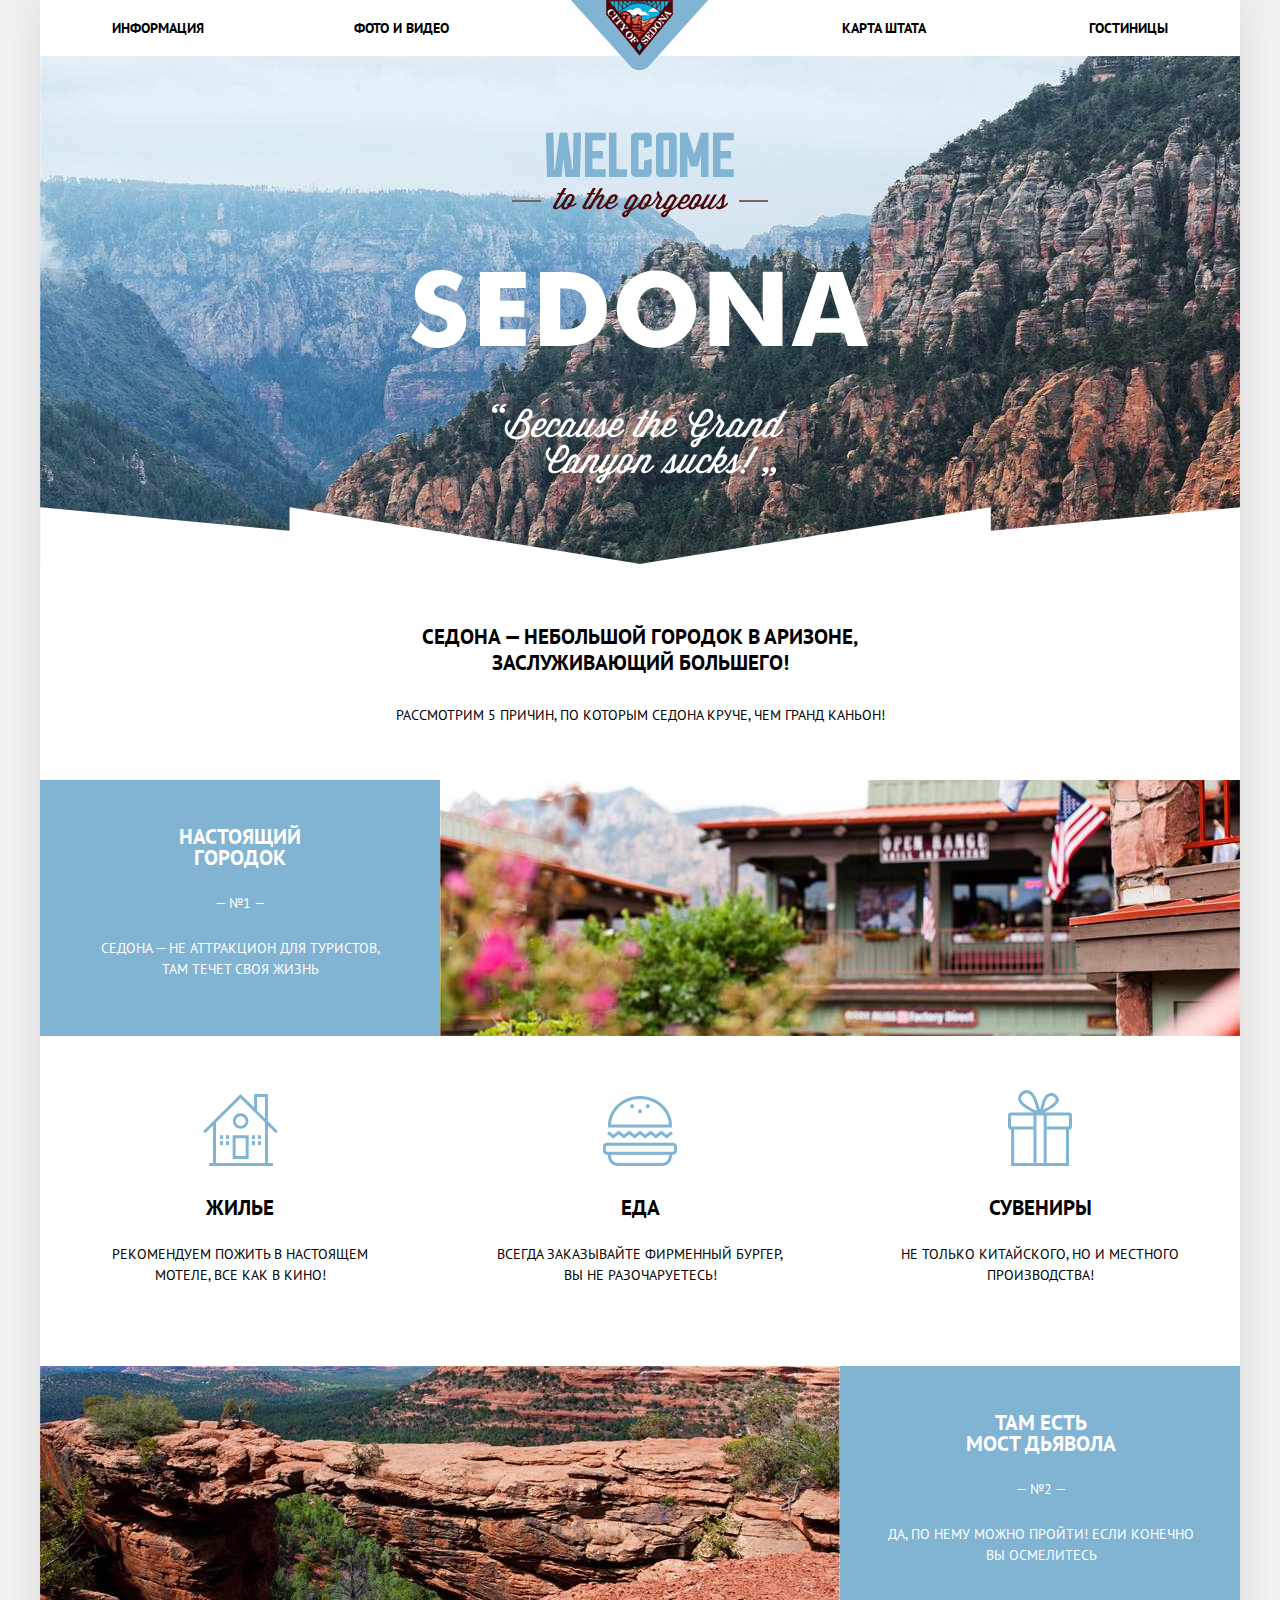
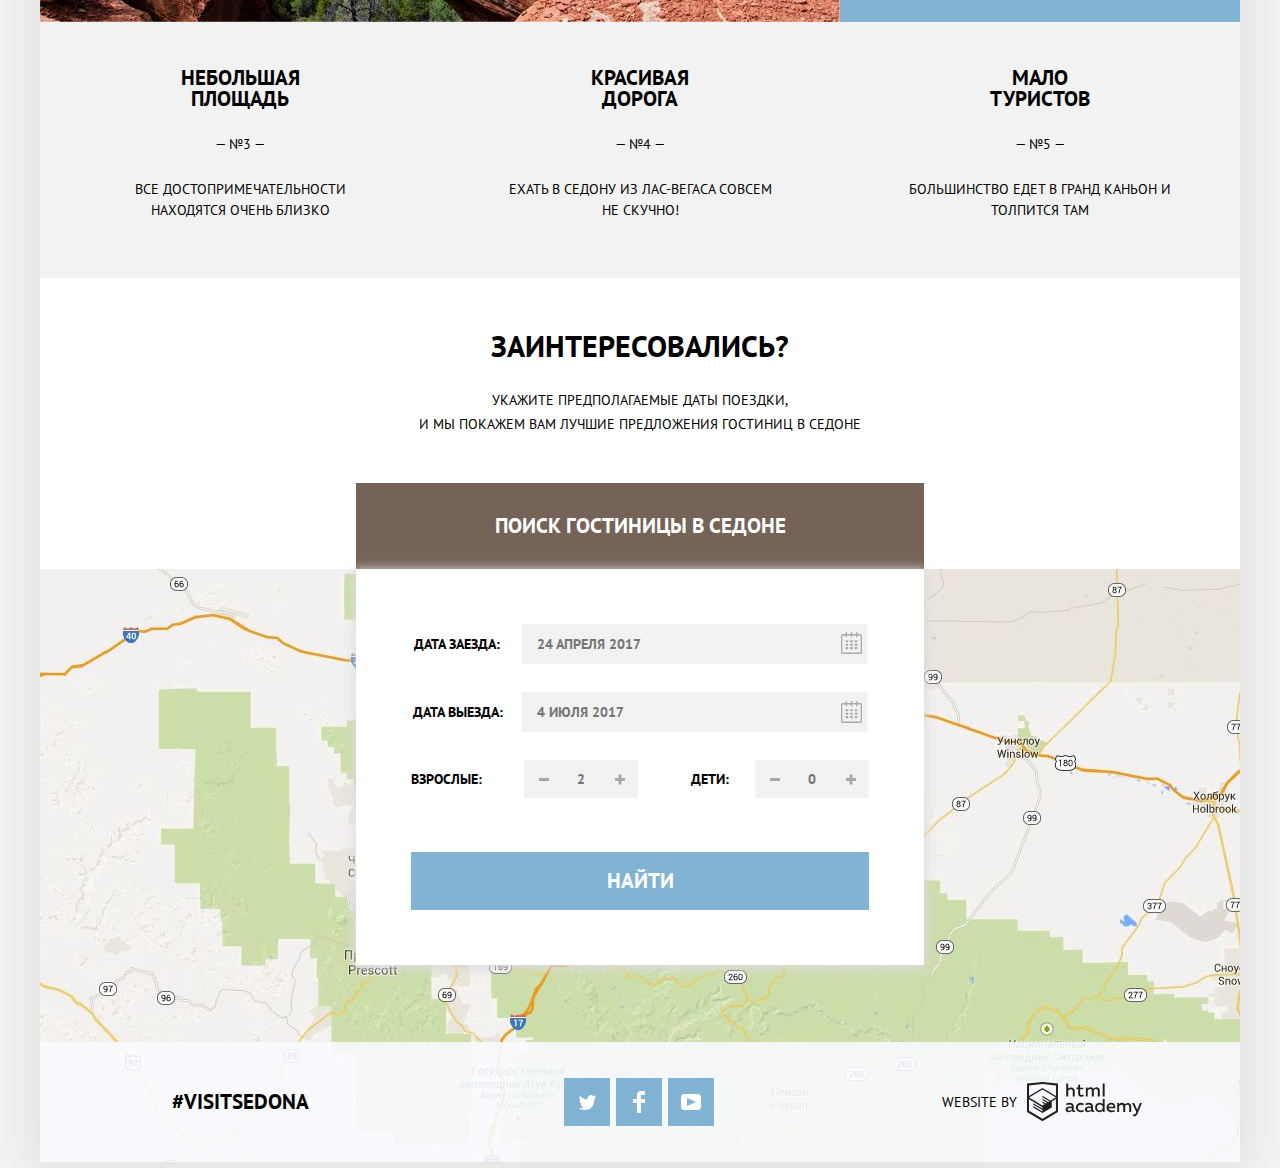
==== commit a3be93ab: "перенос" ====
--- a/index.html
+++ b/index.html
@@ -1,56 +1,56 @@
 <!DOCTYPE html>
 <html lang="ru">
-  <head>
-    <meta charset="utf-8">
-    <title>HTML Academy: Седона</title>
-    <link href="https://fonts.googleapis.com/css?family=PT+Sans:400,700&amp;subset=cyrillic" rel="stylesheet">
-    <link href="css/normalize.min.css" rel="stylesheet">
-    <link href="css/style.css" rel="stylesheet">
-  </head>
-
-  <body>
-    <div class="basic">
-      <header class="main-header">
-        <nav class="main-navigation">
-          <a class="logo">
+
+<head>
+  <meta charset="utf-8">
+  <title>HTML Academy: Седона</title>
+  <link href="https://fonts.googleapis.com/css?family=PT+Sans:400,700&amp;subset=cyrillic" rel="stylesheet">
+  <link href="css/normalize.min.css" rel="stylesheet">
+  <link href="css/style.css" rel="stylesheet">
+</head>
+
+<body>
+  <div class="basic">
+    <header class="main-header">
+      <nav class="main-navigation">
+        <a class="logo">
             <img src="img/logo.png" width="138" height="70" alt="Седона">
           </a>
-          <ul class="site-navigation">
-            <li><a href="#">ИНФОРМАЦИЯ</a></li>
-            <li><a href="#">ФОТО И ВИДЕО</a></li>
-            <li><a href="#">КАРТА ШТАТА</a></li>
-            <li><a href="hotels.html">ГОСТИНИЦЫ</a></li>
-          </ul>
-        </nav>
-      </header>
-
-      <main class="conteiner">
-        <div class="intro">
-          <div class="intro-item">
-            <img class="intro-item" src="img/sedona.png" width="458" height="352" alt="sedona">
-          </div>
-        </div>
-        <section class="features">
-          <div class="description">
-            <h1>СЕДОНА — небольшой городок в АРИЗОНЕ, заслуживающий большего!</h1>
-            <h2>Рассмотрим 5 причин, по которым Седона круче, чем гранд каньон!</h2>
-          </div>
-
-          <ul class="features-list">
-            <li class="features-item-1">
-              <div class="blue">
-                <h3>НАСТОЯЩИЙ ГОРОДОК </h3>
-                <span>— №1 —</span>
-                <p class="one"> СЕДОНА — НЕ АТТРАКЦИОН ДЛЯ ТУРИСТОВ, ТАМ ТЕЧЕТ СВОЯ ЖИЗНЬ</p>
-              </div>
-              <div class="blue-img">
-                <img src="img/features/city.jpg" width="800" height="256" alt="город Седона">
-              </div>
-            </li>
-            <li class="features-item-2">
-              <div class="icon">
-                <svg version="1.1" id="Layer_1" xmlns="http://www.w3.org/2000/svg" xmlns:xlink="http://www.w3.org/1999/xlink" x="0px" y="0px"
-            	   width="75px" height="72px" viewBox="0 0 75 72" enable-background="new 0 0 75 72" xml:space="preserve">
+        <ul class="site-navigation">
+          <li><a href="#">ИНФОРМАЦИЯ</a></li>
+          <li><a href="#">ФОТО И ВИДЕО</a></li>
+          <li><a href="#">КАРТА ШТАТА</a></li>
+          <li><a href="hotels.html">ГОСТИНИЦЫ</a></li>
+        </ul>
+      </nav>
+    </header>
+
+    <main class="conteiner">
+      <div class="intro">
+        <div class="intro-item">
+          <img class="intro-item" src="img/sedona.png" width="458" height="352" alt="sedona">
+        </div>
+      </div>
+      <section class="features">
+        <div class="description">
+          <h1>СЕДОНА — небольшой городок в АРИЗОНЕ, заслуживающий большего!</h1>
+          <h2>Рассмотрим 5 причин, по которым Седона круче, чем гранд каньон!</h2>
+        </div>
+
+        <ul class="features-list">
+          <li class="features-item-1">
+            <div class="blue">
+              <h3>НАСТОЯЩИЙ ГОРОДОК </h3>
+              <span>— №1 —</span>
+              <p class="one"> СЕДОНА — НЕ АТТРАКЦИОН ДЛЯ ТУРИСТОВ, ТАМ ТЕЧЕТ СВОЯ ЖИЗНЬ</p>
+            </div>
+            <div class="blue-img">
+              <img src="img/features/city.jpg" width="800" height="256" alt="город Седона">
+            </div>
+          </li>
+          <li class="features-item-2">
+            <div class="icon">
+              <svg version="1.1" id="Layer_1" xmlns="http://www.w3.org/2000/svg" xmlns:xlink="http://www.w3.org/1999/xlink" x="0px" y="0px" width="75px" height="72px" viewBox="0 0 75 72" enable-background="new 0 0 75 72" xml:space="preserve">
                  <g>
             	      <path fill="#81B3D2" d="M29.656,65.033h16V41.21h-16V65.033z M32.593,44.134h10.125V62.11H32.593V44.134z"/>
             	      <path fill="#81B3D2" d="M72.771,39.253l2.076-2.068l-9.908-9.865V0H51.127v13.567L37.5,0L0.152,37.185l2.077,2.068l7.832-7.795
@@ -69,23 +69,22 @@
             	      <rect x="54.936" y="47.182" fill="#81B3D2" width="3" height="3.919"/>
                  </g>
                 </svg>
-              </div>
-              <h3>Жилье</h3>
-              <p>Рекомендуем пожить в настоящем мотеле, все как в кино!</p>
-            </li>
-            <li class="features-item-2">
-              <div class="icon">
-                <svg xmlns="http://www.w3.org/2000/svg" xmlns:xlink="http://www.w3.org/1999/xlink" preserveAspectRatio="xMidYMid" width="74" height="70" viewBox="0 0 74 70">
+            </div>
+            <h3>Жилье</h3>
+            <p>Рекомендуем пожить в настоящем мотеле, все как в кино!</p>
+          </li>
+          <li class="features-item-2">
+            <div class="icon">
+              <svg xmlns="http://www.w3.org/2000/svg" xmlns:xlink="http://www.w3.org/1999/xlink" preserveAspectRatio="xMidYMid" width="74" height="70" viewBox="0 0 74 70">
                   <image xlink:href="[data-uri]" width="74" height="70"/>
                 </svg>
-              </div>
-              <h3>ЕДА</h3>
-              <p>Всегда заказывайте ФИРМЕННЫЙ БУРГЕР, Вы не разочаруетесь!</p>
-            </li>
-            <li class="features-item-2">
-              <div class="icon">
-                <svg version="1.1" id="Layer_2" xmlns="http://www.w3.org/2000/svg" xmlns:xlink="http://www.w3.org/1999/xlink" x="0px" y="0px"
-            	   width="64px" height="76px" viewBox="0 0 64 76" enable-background="new 0 0 64 76" xml:space="preserve">
+            </div>
+            <h3>ЕДА</h3>
+            <p>Всегда заказывайте ФИРМЕННЫЙ БУРГЕР, Вы не разочаруетесь!</p>
+          </li>
+          <li class="features-item-2">
+            <div class="icon">
+              <svg version="1.1" id="Layer_2" xmlns="http://www.w3.org/2000/svg" xmlns:xlink="http://www.w3.org/1999/xlink" x="0px" y="0px" width="64px" height="76px" viewBox="0 0 64 76" enable-background="new 0 0 64 76" xml:space="preserve">
                  <path fill-rule="evenodd" clip-rule="evenodd" fill="#81B3D2" d="M61.097,22.501h-0.103H36.312
             	    C50.125,15.602,51.229,11.25,50.72,8.816c-1.162-3.963-5.692-7.023-10.002-5.407c-5.569,2.089-7.137,10.388-8.644,16.387
             	    C30.15,13.726,28.29,5.982,23.938,2.059c-1.261-1.138-3.095-2.264-5.763-2.028c-4.026,0.356-9.802,5.382-7.458,10.981
@@ -98,50 +97,49 @@
             	    V36.524z M35.66,36.524v3.037v33.466h-7.174V39.561v-3.037V25.538h7.174V36.524z M58.011,73.026H38.644V39.561h19.367V73.026z
             	    M60.931,36.524H38.644V25.538h22.287V36.524z"/>
                 </svg>
-              </div>
-              <h3>СУВЕНИРЫ</h3>
-              <p>Не только китайского, но и местного производства!</p>
-            </li>
-            <li class="features-item-1">
-              <div class="blue-img">
-                <img src="img/features/bridge-devil.jpg" width="800" height="256" alt="мост Дьявола">
-              </div>
-              <div class="blue">
-                <h3>ТАМ ЕСТЬ<br>Мост дьявола</h3>
-                <span>— №2 —</span>
-                <p class="two">Да, по нему можно пройти! Если конечно вы осмелитесь</p>
-              </div>
-            </li>
-            <li class="features-item">
-              <h3>НЕБОЛЬШАЯ ПЛОЩАДЬ</h3>
-              <span>— №3 —</span>
-              <p>Все достопримечательности находятся очень близко</p>
-            </li>
-            <li class="features-item">
-              <h3>КРАСИВАЯ ДОРОГА</h3>
-              <span>— №4 —</span>
-              <p>ЕХАТЬ В СЕДОНУ ИЗ ЛАС-ВЕГАСА совсем НЕ СКУЧНО!</p>
-            </li>
-            <li class="features-item">
-              <h3>МАЛО ТУРИСТОВ</h3>
-              <span>— №5 —</span>
-              <p>Большинство едет в гранд каньон и толпится там</p>
-            </li>
-          </ul>
-        </section>
-
-        <section class="search">
-            <div class="search-button">
-              <h2 class="visually-hidden">Поиск гостиниц в Седоне</h2>
-              <p class="interest">ЗАИНТЕРЕСОВАЛИСЬ?</p>
-              <p class="search-data">Укажите предполагаемые даты поездки,<br>
-              и мы покажем вам лучшие предложения гостиниц в седоне</p>
-              <button class="button">ПОИСК ГОСТИНИЦЫ В седоне</button>
-            </div>
-            <div class="modal">
-              <form action="https://echo.htmlacademy.ru" method="get">
-              <div class="arrival">
-                <label> Дата заезда:
+            </div>
+            <h3>СУВЕНИРЫ</h3>
+            <p>Не только китайского, но и местного производства!</p>
+          </li>
+          <li class="features-item-1">
+            <div class="blue-img">
+              <img src="img/features/bridge-devil.jpg" width="800" height="256" alt="мост Дьявола">
+            </div>
+            <div class="blue">
+              <h3>ТАМ ЕСТЬ<br>Мост дьявола</h3>
+              <span>— №2 —</span>
+              <p class="two">Да, по нему можно пройти! Если конечно вы осмелитесь</p>
+            </div>
+          </li>
+          <li class="features-item">
+            <h3>НЕБОЛЬШАЯ ПЛОЩАДЬ</h3>
+            <span>— №3 —</span>
+            <p>Все достопримечательности находятся очень близко</p>
+          </li>
+          <li class="features-item">
+            <h3>КРАСИВАЯ ДОРОГА</h3>
+            <span>— №4 —</span>
+            <p>ЕХАТЬ В СЕДОНУ ИЗ ЛАС-ВЕГАСА совсем НЕ СКУЧНО!</p>
+          </li>
+          <li class="features-item">
+            <h3>МАЛО ТУРИСТОВ</h3>
+            <span>— №5 —</span>
+            <p>Большинство едет в гранд каньон и толпится там</p>
+          </li>
+        </ul>
+      </section>
+
+      <section class="search">
+        <div class="search-button">
+          <h2 class="visually-hidden">Поиск гостиниц в Седоне</h2>
+          <p class="interest">ЗАИНТЕРЕСОВАЛИСЬ?</p>
+          <p class="search-data">Укажите предполагаемые даты поездки,<br> и мы покажем вам лучшие предложения гостиниц в седоне</p>
+          <button class="button">ПОИСК ГОСТИНИЦЫ В седоне</button>
+        </div>
+        <div class="modal">
+          <form action="https://echo.htmlacademy.ru" method="get">
+            <div class="arrival">
+              <label> Дата заезда:
                 <input class="date" type="text" name="arrival" placeholder="24 Апреля 2017">
                 <svg xmlns="http://www.w3.org/2000/svg" width="21" height="22" viewBox="0 0 21 22"><path d="M19.251 2.025h-2.845V.648c0-.381-.294-.689-.656-.689-.363 0-.656.308-.656.689v1.377h-3.938V.648c0-.381-.294-.689-.655-.689-.363 0-.657.308-.657.689v1.377H5.906V.648c0-.381-.294-.689-.656-.689-.363 0-.657.308-.657.689v1.377H1.75C.784 2.025 0 2.847 0 3.862v16.302C0 21.179.784 22 1.75 22h17.501c.966 0 1.749-.821 1.749-1.836V3.862c0-1.015-.783-1.837-1.749-1.837zm.437 18.139a.448.448 0 0 1-.437.459H1.75a.45.45 0 0 1-.438-.459V3.862a.45.45 0 0 1 .438-.459h2.844v1.378c0 .381.294.689.657.689.362 0 .656-.308.656-.689V3.403h3.938v1.378c0 .381.294.689.657.689.361 0 .655-.308.655-.689V3.403h3.938v1.378c0 .381.293.689.656.689.362 0 .656-.308.656-.689V3.403h2.845c.241 0 .437.206.437.459v16.302z"/><path d="M4.594 8.225h2.625v2.066H4.594zM4.594 11.668h2.625v2.067H4.594zM4.594 15.112h2.625v2.066H4.594zM9.188 15.112h2.625v2.066H9.188zM9.188 11.668h2.625v2.067H9.188zM9.188 8.225h2.625v2.066H9.188zM13.781 15.112h2.625v2.066h-2.625zM13.781 11.668h2.625v2.067h-2.625zM13.781 8.225h2.625v2.066h-2.625z"/>
                 </svg>
@@ -154,66 +152,68 @@
                 </svg>
               </label>
             </div>
-              <div class="count">
-                <div class="count-adult">
+            <div class="count">
+              <div class="count-adult">
                 <label for="adult">Взрослые:</label>
-                  <button type="button" class="btn btn-minus">минус</button>
-                  <input class="output" id="adult" type="text" name="number" placeholder="2">
-                  <button type="button" class="btn btn-plus">плюс</button>
-                </div>
-                <div class="count-children">
+                <button type="button" class="btn btn-minus">минус</button>
+                <input class="output" id="adult" type="text" name="number" placeholder="2">
+                <button type="button" class="btn btn-plus">плюс</button>
+              </div>
+              <div class="count-children">
                 <label for="children">Дети:</label>
-                  <button type="button" class="btn btn-minus">минус</button>
-                  <input class="output" id="children" type="text" name="number" placeholder="0">
-                  <button type="button" class="btn btn-plus">плюс</button>
+                <button type="button" class="btn btn-minus">минус</button>
+                <input class="output" id="children" type="text" name="number" placeholder="0">
+                <button type="button" class="btn btn-plus">плюс</button>
               </div>
-              </div>
-                  <button class="modal-button" value="Найти" name="search">НАЙТИ</button>
-                </form>
-              </div>
-              <div class="map">
-              <iframe src="https://www.google.com/maps/embed?pb=!1m14!1m8!1m3!1d838524.4093401103!2d-112.16609817718545!3d34.818871934799816!3m2!1i1024!2i768!4f13.1!3m3!1m2!1s0x872da132f942b00d%3A0x5548c523fa6c8efd!2z0KHQtdC00L7QvdCwLCDQkNGA0LjQt9C-0L3QsCA4NjMzNiwg0KHQqNCQ!5e0!3m2!1sru!2sru!4v1512679099187" width="1200" height="593" allowfullscreen>
+            </div>
+            <button class="modal-button" value="Найти" name="search">НАЙТИ</button>
+          </form>
+        </div>
+        <div class="map">
+          <iframe src="https://www.google.com/maps/embed?pb=!1m14!1m8!1m3!1d838524.4093401103!2d-112.16609817718545!3d34.818871934799816!3m2!1i1024!2i768!4f13.1!3m3!1m2!1s0x872da132f942b00d%3A0x5548c523fa6c8efd!2z0KHQtdC00L7QvdCwLCDQkNGA0LjQt9C-0L3QsCA4NjMzNiwg0KHQqNCQ!5e0!3m2!1sru!2sru!4v1512679099187"
+            width="1200" height="593" allowfullscreen>
               </iframe>
-              </div>
-          </section>
-      </main>
-
-      <footer class="footer-opacity main-footer">
-        <div  class="footer-hashtag">
-          #visitSEDONA
-        </div>
-
-        <div class="footer-social">
-          <ul>
-            <li><a class="social-button" href="#">
+        </div>
+      </section>
+    </main>
+
+    <footer class="footer-opacity main-footer">
+      <div class="footer-hashtag">
+        #visitSEDONA
+      </div>
+
+      <div class="footer-social">
+        <ul>
+          <li><a class="social-button" href="#">
               <span class="visually-hidden">Twitter</span>
               <svg xmlns="http://www.w3.org/2000/svg" xmlns:xlink="http://www.w3.org/1999/xlink" width="17" height="15" viewBox="0 0 17 15"><path d="M10.95.144c1.685-.496 2.984.27 3.577 1.179.673-.231 1.331-.481 2.011-.708a2.345 2.345 0 0 1-.857 1.768c.685.17 1.304-.491 1.304-.491-.169 1-1.006 1.788-1.563 2.024-.231 6.75-3.175 11.217-10.077 11.082h-.446c-.41 0-4.164-.46-4.898-1.887 2.271.196 3.893-.422 4.693-1.177-.96-.3-2.679-.477-2.979-2.95.349.106.564.228 1.19.119C1.705 8.247.374 7.53.448 5.33c.285.328 1.067.536 1.34.472C1.085 5.561-.182 2.442.894.85c1.818 1.854 3.735 3.606 7.152 3.773C8.254 2.33 9.183.793 10.95.144z"/>
               </svg>
             </a></li>
-            <li><a class="social-button" href="#">
+          <li><a class="social-button" href="#">
               <span class="visually-hidden">facebook</span>
               <svg xmlns="http://www.w3.org/2000/svg" width="12" height="22" viewBox="0 0 12 22"><path  d="M12 4V0H8a4 4 0 0 0-4 4v4H0v4h4v10h4V12h4V8H8V4h4z"/>
               </svg>
             </a></li>
-            <li><a class="social-button" href="#">
+          <li><a class="social-button" href="#">
               <span class="visually-hidden">youtube</span>
                 <svg xmlns="http://www.w3.org/2000/svg" xmlns:xlink="http://www.w3.org/1999/xlink" width="20" height="16" viewBox="0 0 20 16"><path d="M17 0H3C1.35 0 0 1.35 0 3v10c0 1.65 1.35 3 3 3h14c1.65 0 3-1.35 3-3V3c0-1.65-1.35-3-3-3zM6.027 11.998V4.002L15.014 8l-8.987 3.998z"/>
                 </svg>
             </a></li>
-          </ul>
-        </div>
-
-        <div class="footer-copyright">
-          <p>website by
-            <a class="logo-html" href="https://htmlacademy.ru/intensive/htmlcss">
+        </ul>
+      </div>
+
+      <div class="footer-copyright">
+        <p>website by
+          <a class="logo-html" href="https://htmlacademy.ru/intensive/htmlcss">
             <span class="visually-hidden">Логотип HTMLAcademy</span>
             <svg id="Layer_6" data-name="Layer_6" xmlns="http://www.w3.org/2000/svg" viewBox="0 0 108.08 36.85"><title>logo htmlacademy</title><path d="M44.61,26.88a2,2,0,0,0,.55-0.1v1.33a3.25,3.25,0,0,1-1.18.21,1.67,1.67,0,0,1-1.67-1,4.84,4.84,0,0,1-3.14,1.08c-1.51,0-2.91-.83-2.91-2.55,0-2.13,2-2.79,3.71-2.79a11.08,11.08,0,0,1,2.17.25v-0.3c0-1-.76-1.77-2.19-1.77a7.42,7.42,0,0,0-3,.64v-1.7a10.21,10.21,0,0,1,3.19-.55c2.36,0,3.81,1.12,3.81,3.65v3a0.54,0.54,0,0,0,.49.59h0.17Zm-6.44-1.13A1.35,1.35,0,0,0,39.63,27h0.11a3.39,3.39,0,0,0,2.41-1V24.58a9.72,9.72,0,0,0-1.81-.21c-1,0-2.16.33-2.16,1.38h0Zm12.36-6.11a5,5,0,0,1,2.57.64V22a4.08,4.08,0,0,0-2.3-.7,2.75,2.75,0,1,0,0,5.49,5,5,0,0,0,2.43-.64v1.71a6.27,6.27,0,0,1-2.76.57A4.21,4.21,0,0,1,46,24.51q0-.21,0-0.41a4.32,4.32,0,0,1,4.18-4.46h0.38Zm12.17,7.24a2,2,0,0,0,.55-0.1v1.33a3.25,3.25,0,0,1-1.18.21,1.67,1.67,0,0,1-1.67-1,4.84,4.84,0,0,1-3.14,1.08c-1.51,0-2.91-.83-2.91-2.55,0-2.13,2-2.79,3.71-2.79a11.08,11.08,0,0,1,2.17.25v-0.3c0-1-.76-1.77-2.19-1.77a7.42,7.42,0,0,0-3,.64v-1.7a10.21,10.21,0,0,1,3.19-.55c2.36,0,3.81,1.12,3.81,3.65v3a0.54,0.54,0,0,0,.49.59h0.17Zm-6.44-1.13A1.35,1.35,0,0,0,57.73,27h0.11a3.39,3.39,0,0,0,2.41-1V24.58a9.72,9.72,0,0,0-1.81-.21c-1.06,0-2.16.33-2.16,1.38h0ZM73,16V28.2H71.35V26.88a3.88,3.88,0,0,1-3.19,1.54,4.4,4.4,0,0,1,0-8.78,3.81,3.81,0,0,1,3,1.3V16H73Zm-4.53,5.22a2.76,2.76,0,1,0,0,5.52A2.86,2.86,0,0,0,71.15,25V23A2.91,2.91,0,0,0,68.49,21.27ZM79,19.64c3.31,0,4.46,2.68,3.92,5.09H76.7c0.21,1.5,1.67,2.11,3.19,2.11a6.11,6.11,0,0,0,2.64-.59v1.6a7.14,7.14,0,0,1-3,.57C77,28.42,74.78,27,74.78,24a4.18,4.18,0,0,1,4-4.39H79Zm0.09,1.54a2.28,2.28,0,0,0-2.44,2.1v0.06H81.3A2,2,0,0,0,79.13,21.18Zm5.73,7V19.87h1.65v1a3.81,3.81,0,0,1,2.78-1.27A2.86,2.86,0,0,1,91.89,21a4.12,4.12,0,0,1,2.91-1.33A3.06,3.06,0,0,1,98,23V28.2h-1.9V23.05a1.59,1.59,0,0,0-1.42-1.75H94.42a2.8,2.8,0,0,0-2.07,1.12V28.2h-1.9V23.05A1.59,1.59,0,0,0,89,21.31H88.8a3,3,0,0,0-2.21,1.29v5.63H84.86Zm21.31-8.33h1.9l-3.91,9.46c-0.9,2.17-2.09,2.86-3.35,2.86a4.76,4.76,0,0,1-1.1-.14V30.46a2.86,2.86,0,0,0,.85.12c0.9,0,1.58-.64,2.07-1.9l0.17-.42-4-8.4h2l2.86,6.29ZM38.73,1.46V6.22a3.81,3.81,0,0,1,2.7-1.14,3.25,3.25,0,0,1,3.44,3.4v5.15H43V8.72a1.81,1.81,0,0,0-1.61-2h-0.3a2.93,2.93,0,0,0-2.32,1.39v5.52h-1.9V1.46h1.9ZM49.94,2.31v3h3V6.91h-3v3.81c0,1.1.5,1.46,1.58,1.46a4.49,4.49,0,0,0,1.69-.33v1.6A6.8,6.8,0,0,1,51,13.8a2.55,2.55,0,0,1-2.86-2.74V6.89H46.58V5.26h1.5V2.74Zm5.4,11.31V5.28H57v1A3.81,3.81,0,0,1,59.77,5a2.86,2.86,0,0,1,2.6,1.33A4.12,4.12,0,0,1,65.28,5,3.06,3.06,0,0,1,68.44,8.4v5.21h-1.9V8.46a1.59,1.59,0,0,0-1.42-1.75H64.89a2.8,2.8,0,0,0-2.07,1.12v5.78h-1.9V8.46A1.59,1.59,0,0,0,59.5,6.71H59.27A3,3,0,0,0,57.06,8v5.63H55.34ZM71.17,1.45H73V13.6H71.17V1.45ZM14.71,0H14.55L0,1.54V28.21l14.55,8.66,14.55-8.66V1.54Zm12.5,27.1L14.55,34.64,1.9,27.12V16.18l12.59,7.5V25L5.86,19.9v1.31l8.68,5.21v1.39L5.87,22.65V24l8.68,5.21,8.75-5.24V18.31L27.2,16V27.12Zm0-12.53-3.48,2-1.6,1L14.51,13v1.31L21,18.23H21l-0.14.09-1,.54-5.37-3.2V17l4.24,2.52-1,.67-3.2-1.9v1.31l2.1,1.24L14.5,22.1,2,14.65,14.51,7.11Zm0-1.32L14.49,5.76,1.91,13.25v-10L14.56,1.92,27.21,3.25v10h0Z" transform="translate(0 -0.02)"/>
             </svg>
             </a>
-          </p>
-        </div>
-      </footer>
-    </div>
-    <script src="js/script.min.js"></script>
-  </body>
+        </p>
+      </div>
+    </footer>
+  </div>
+  <script src="js/script.min.js"></script>
+</body>
+
 </html>
--- a/css/style.css
+++ b/css/style.css
@@ -16,11 +16,8 @@
   text-decoration: none;
 }
 
-.visually-hidden:not(:focus):not(:active),
-input[type="checkbox"].visually-hidden,
-input[type="radio"].visually-hidden {
+.visually-hidden:not(:focus):not(:active), input[type="checkbox"].visually-hidden, input[type="radio"].visually-hidden {
   position: absolute;
-
   width: 1px;
   height: 1px;
   margin: -1px;
@@ -54,7 +51,7 @@
   flex-direction: column-reverse;
 }
 
-.site-navigation  {
+.site-navigation {
   list-style: none;
   display: flex;
   justify-content: space-between;
@@ -97,13 +94,12 @@
   color: #000000;
 }
 
-.site-navigation a:hover,
-.site-navigation a:focus {
+.site-navigation a:hover, .site-navigation a:focus {
   color: #81b3d2;
 }
 
 .site-navigation a:active {
-  color: rgba(0,0,0,0.3);
+  color: rgba(0, 0, 0, 0.3);
 }
 
 .site-navigation .active {
@@ -111,11 +107,11 @@
 }
 
 .logo {
- position: absolute;
- transform: translateX(-50%);
- top: 0px;
- left: 50%;
- z-index: 3;
+  position: absolute;
+  transform: translateX(-50%);
+  top: 0px;
+  left: 50%;
+  z-index: 3;
 }
 
 .description {
@@ -156,9 +152,7 @@
   flex-grow: 0;
 }
 
-.features-item-1 h3,
-.features-item-2 h3,
-.features-item h3 {
+.features-item-1 h3, .features-item-2 h3, .features-item h3 {
   font-size: 21px;
   line-height: 21px;
   font-weight: 700;
@@ -197,7 +191,7 @@
   width: 800px;
 }
 
-.blue h3{
+.blue h3 {
   display: block;
   width: 160px;
   margin-bottom: 25px;
@@ -311,6 +305,7 @@
   align-items: center;
   margin-bottom: 2px;
 }
+
 .search {
   margin: 0;
   padding: 0;
@@ -366,14 +361,13 @@
   text-transform: uppercase;
 }
 
-.button:hover,
-.button:focus {
+.button:hover, .button:focus {
   background-color: #604e43;
 }
 
 .button:active {
   background-color: #503e33;
-  color: rgba(255,255,255,0.3);
+  color: rgba(255, 255, 255, 0.3);
 }
 
 .modal {
@@ -393,22 +387,19 @@
 }
 
 .modal-close {
- display: none;
+  display: none;
 }
 
 @keyframes bounce {
   0% {
     transform: translateX(-5000px);
   }
-
   60% {
     transform: translateX(500px);
   }
-
   90% {
     transform: translateX(-500px);
   }
-
   100% {
     transform: translateX(0);
   }
@@ -460,8 +451,7 @@
   outline: none;
 }
 
-.date:hover,
-.date:focus {
+.date:hover, .date:focus {
   background-color: #ebebeb;
   border: solid 2px transparent;
 }
@@ -495,15 +485,11 @@
   fill: #a9a9a9;
 }
 
-.arrival svg:hover,
-.leave svg:hover,
-.arrival svg:focus,
-.leave svg:focus {
+.arrival svg:hover, .leave svg:hover, .arrival svg:focus, .leave svg:focus {
   fill: #000000;
 }
 
-.arrival svg:active,
-.leave svg:active {
+.arrival svg:active, .leave svg:active {
   fill: #81b3d2;
 }
 
@@ -570,8 +556,7 @@
   position: relative;
 }
 
-.btn::before,
-.btn::after {
+.btn::before, .btn::after {
   content: "";
   position: absolute;
   top: 18px;
@@ -585,26 +570,21 @@
   transform: rotate(90deg);
 }
 
-.btn:hover::before,
-.btn:focus::before,
-.btn:hover::after,
-.btn:focus::after {
+.btn:hover::before, .btn:focus::before, .btn:hover::after, .btn:focus::after {
   background-color: #000000;
 }
 
-.btn:active::before,
-.btn:active::after {
+.btn:active::before, .btn:active::after {
   background-color: #81b3d4;
 }
 
-.modal-button:hover,
-.modal-button:focus {
+.modal-button:hover, .modal-button:focus {
   background-color: #669ec0;
 }
 
 .modal-button:active {
   background-color: #5496bd;
-  color: rgba(255,255,255,0.3);
+  color: rgba(255, 255, 255, 0.3);
 }
 
 .map {
@@ -621,7 +601,7 @@
   padding-left: 72px;
   padding-right: 72px;
   color: #000000;
-  background-color: rgba(249,251,546,0.9);
+  background-color: rgba(249, 251, 546, 0.9);
   display: flex;
   justify-content: space-between;
   align-items: center;
@@ -650,9 +630,10 @@
 }
 
 .footer-social ul {
-  padding-right: 10px;
+  padding: 0;
   list-style: none;
   display: flex;
+  margin-left: 27px;
 }
 
 .social-button {
@@ -667,8 +648,7 @@
   justify-content: center;
 }
 
-.social-button:hover,
-.social-button:focus {
+.social-button:hover, .social-button:focus {
   background-color: #669ec0;
 }
 
@@ -692,7 +672,7 @@
   align-items: center;
 }
 
- .logo-html {
+.logo-html {
   padding-left: 10px;
   display: inline-block;
   vertical-align: bottom;
@@ -701,8 +681,7 @@
   fill: #231f20;
 }
 
-.logo-html:hover,
-.logo-html:focus {
+.logo-html:hover, .logo-html:focus {
   fill: #81b3d2;
 }
 
@@ -718,18 +697,17 @@
   margin: 0;
   padding-left: 72px;
   padding-right: 72px;
-  background: url("../img/filter_background.jpg") no-repeat;
+  background: url("../img/filter_background-2.jpg") no-repeat top center;
   background-color: #7fa0c1;
   background-size: cover;
-  background-position: 0 -55px;
-  min-height: 217px;
-  box-sizing: border-box;
+  min-height: 218px;
 }
 
 .filters-box {
   margin: 0;
   padding: 0;
   display: flex;
+  flex-wrap: wrap;
   justify-content: flex-start;
   min-height: 218px;
 }
@@ -740,7 +718,6 @@
   min-height: 155px;
   color: #ffffff;
 }
-
 
 .filters-item:nth-last-of-type(2) {
   margin-left: 97px;
@@ -773,57 +750,12 @@
   padding: 0;
 }
 
-.checkbox-custom {
-  position: relative;
+.checkbox label::before {
+  content: "";
+  display: inline-block;
+  min-height: 23px;
   width: 23px;
-  height: 23px;
-  background: url("../img/checkbox-off.svg") no-repeat center;
-  margin-right: 18px;
-  margin-bottom: 23px;
-}
-
-.checkbox-custom .label {
-  display: inline-block;
-  vertical-align: middle;
-}
-
-.checkbox:checked + .checkbox-custom::before {
-  content: "";
-  display: block;
-  position: absolute;
-  top: 0;
-  right: 0;
-  bottom: 0;
-  left: 0;
-  width: 27px;
-  height: 23px;
-  background: url("../img/checkbox-on.svg") no-repeat center;
-}
-
-.checkbox:checked:disabled + .checkbox-custom::before {
-  content: "";
-  display: block;
-  position: absolute;
-  top: 0;
-  right: 0;
-  bottom: 0;
-  left: 0;
-  width: 27px;
-  height: 23px;
-  background: url("../img/checkbox-on-g.svg") no-repeat center;
-}
-
-.checkbox:disabled + .checkbox-custom::before {
-  content: "";
-  display: block;
-  position: absolute;
-  top: 0;
-  right: 0;
-  bottom: 0;
-  left: 0;
-  width: 23px;
-  height: 23px;
-  background: url("../img/checkbox-off-g.svg") no-repeat center;
+  background: url(".../img/checkbox-off.svg") no-repeat;
 }
 
 .filter-range {
@@ -876,7 +808,7 @@
 
 .price-controls .max-price {
   padding-left: 51px;
- }
+}
 
 .price-controls input {
   width: 70px;
@@ -915,8 +847,7 @@
   cursor: pointer;
 }
 
-.range-toggle:hover,
-.range-toggle:focus {
+.range-toggle:hover, .range-toggle:focus {
   background: #ababab;
   border: 9px solid #ffffff;
   margin-top: -1px;
@@ -973,17 +904,16 @@
 }
 
 .sort ul {
-    list-style: none;
-    display: flex;
-}
-
+  list-style: none;
+  display: flex;
+}
 
 .sort .option {
   font-size: 12px;
   line-height: 18px;
   font-weight: 400;
-  color: rgba(0,0,0,0.3);
-  border-bottom: 1px dashed rgba(0,0,0,0.3);
+  color: rgba(0, 0, 0, 0.3);
+  border-bottom: 1px dashed rgba(0, 0, 0, 0.3);
   margin-right: 34px;
 }
 
@@ -995,8 +925,7 @@
   width: 117px;
 }
 
-.sort .option:hover,
-.sort .option:focus {
+.sort .option:hover, .sort .option:focus {
   color: #81b3d2;
   border-bottom: 1px dashed #81b3d2;
 }
@@ -1016,18 +945,13 @@
   margin-left: 466px;
   fill: #cacaca;
   font-size: 0;
-
-}
-
-.sort .up:hover,
-.sort .down:hover,
-.sort .up:focus,
-.sort .down:focus {
+}
+
+.sort .up:hover, .sort .down:hover, .sort .up:focus, .sort .down:focus {
   fill: #231f20;
 }
 
-.sort .up:active,
-.sort .down:active {
+.sort .up:active, .sort .down:active {
   fill: #81b3d2;
 }
 
@@ -1036,7 +960,6 @@
   margin-left: 12px;
   fill: #81b3d2;
   font-size: 0;
-
 }
 
 .hotels h3 {
@@ -1050,8 +973,7 @@
   font-weight: 700;
 }
 
-.hotels h3:hover,
-.hotels h3:focus {
+.hotels h3:hover, .hotels h3:focus {
   color: #81b3d2;
 }
 
@@ -1059,8 +981,7 @@
   color: rgba(0, 0, 0, 0.3);
 }
 
-.readmore,
-.booking {
+.readmore, .booking {
   margin-top: 6px;
   padding: 0;
   font-size: 14px;
@@ -1068,7 +989,7 @@
   font-weight: 400;
 }
 
-.booking a{
+.booking a {
   background-color: #766357;
   width: 142px;
   min-height: 27px;
@@ -1078,17 +999,16 @@
   font-weight: 700;
 }
 
-.booking a:hover,
-.booking a:focus {
+.booking a:hover, .booking a:focus {
   background-color: #604e43;
 }
 
 .booking a:active {
   background-color: #503e33;
-  color: rgba(255,255,255,0.3);
-}
-
-.readmore a{
+  color: rgba(255, 255, 255, 0.3);
+}
+
+.readmore a {
   background-color: #81b3d2;
   width: 142px;
   height: 27px;
@@ -1098,14 +1018,13 @@
   font-weight: 700;
 }
 
-.readmore a:hover,
-.readmore a:focus {
+.readmore a:hover, .readmore a:focus {
   background-color: #669ec0;
 }
 
 .readmore a:active {
   background-color: #5496bd;
-  color: rgba(255,255,255,0.3);
+  color: rgba(255, 255, 255, 0.3);
 }
 
 .hotels {
@@ -1121,7 +1040,7 @@
   min-height: 149px;
   border-top: 1px solid #e5e5e5;
   border-bottom: 1px solid #e5e5e5;
-  }
+}
 
 .hotel {
   margin-top: 24px;
@@ -1155,8 +1074,7 @@
   display: block;
 }
 
-.readmore:first-of-type,
-.booking:first-of-type {
+.readmore:first-of-type, .booking:first-of-type {
   margin-bottom: 6px;
 }
 
@@ -1198,7 +1116,9 @@
   padding: 3px 12px;
   margin-top: 5px;
 }
+
 .starfull {
   font-size: 0;
-  margin-right: 3px;
-}
+  margin-right: 1px;
+  margin-left: 4px;
+}
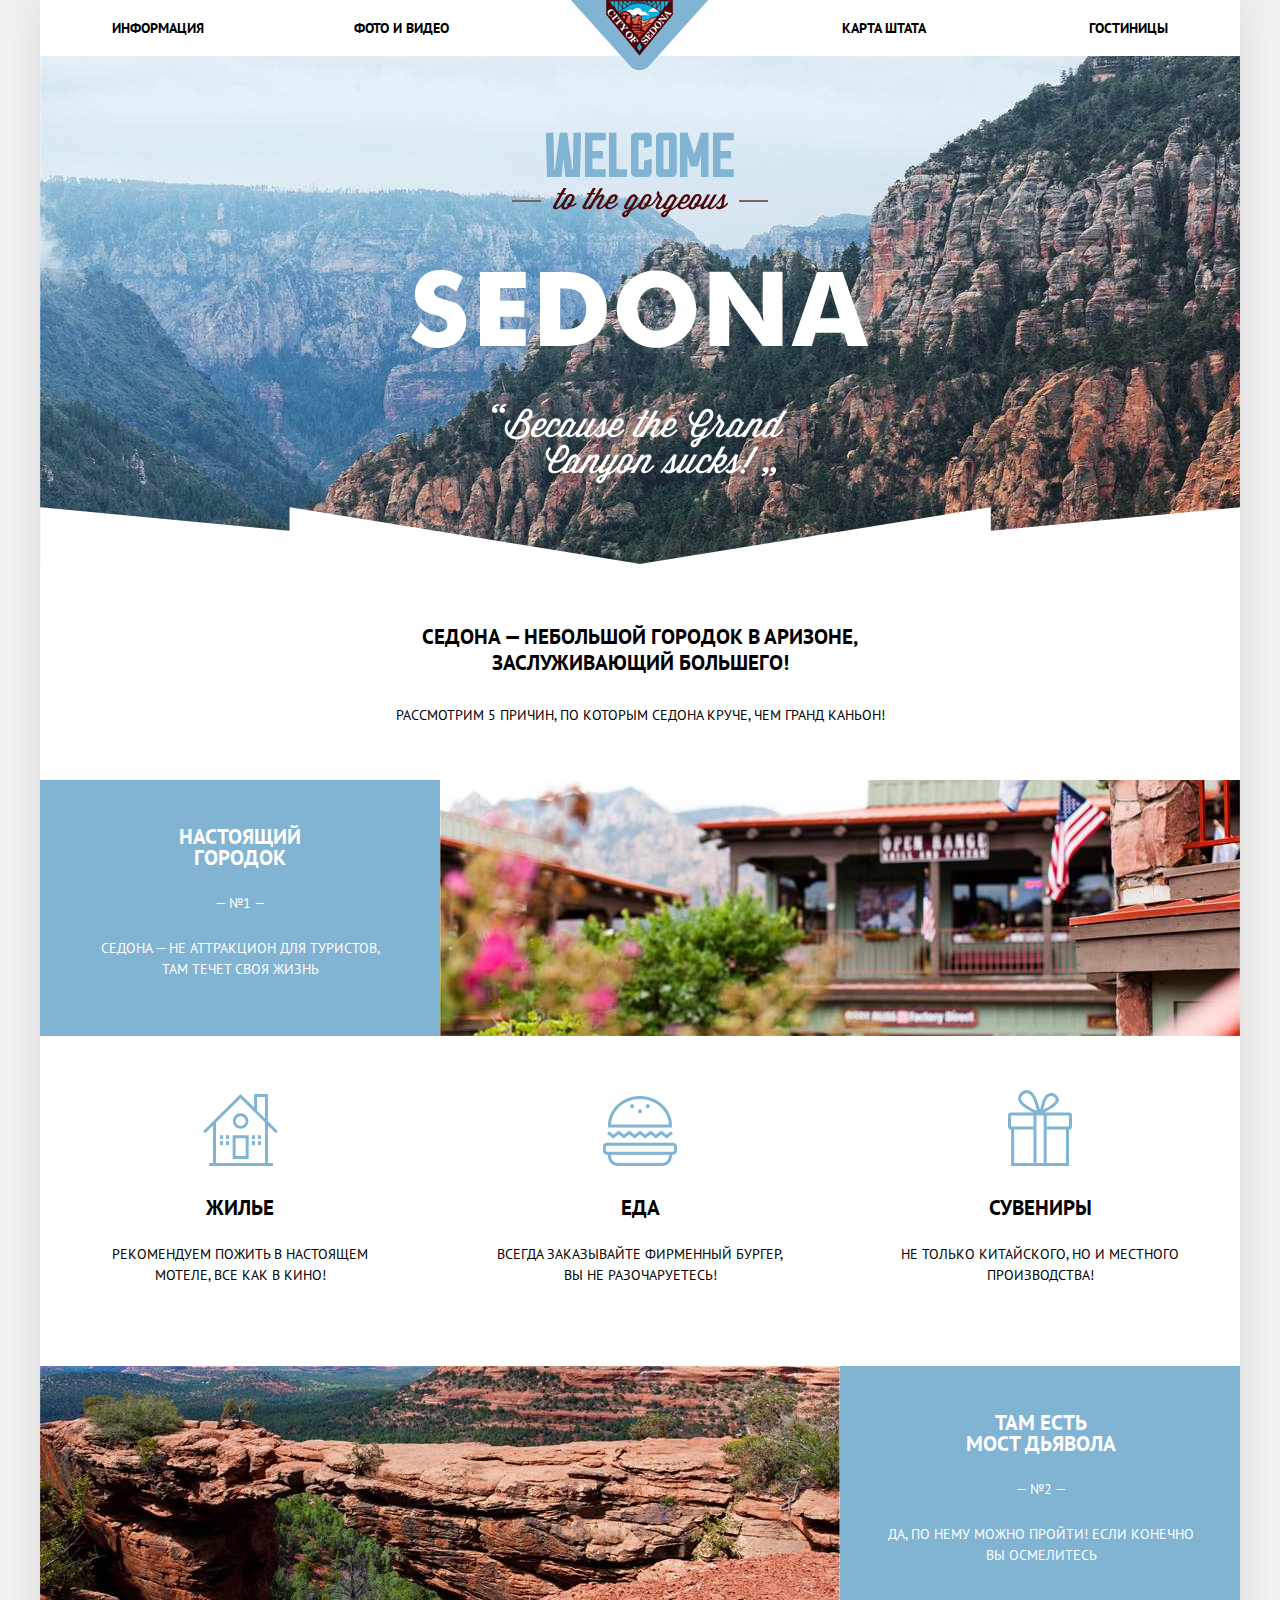
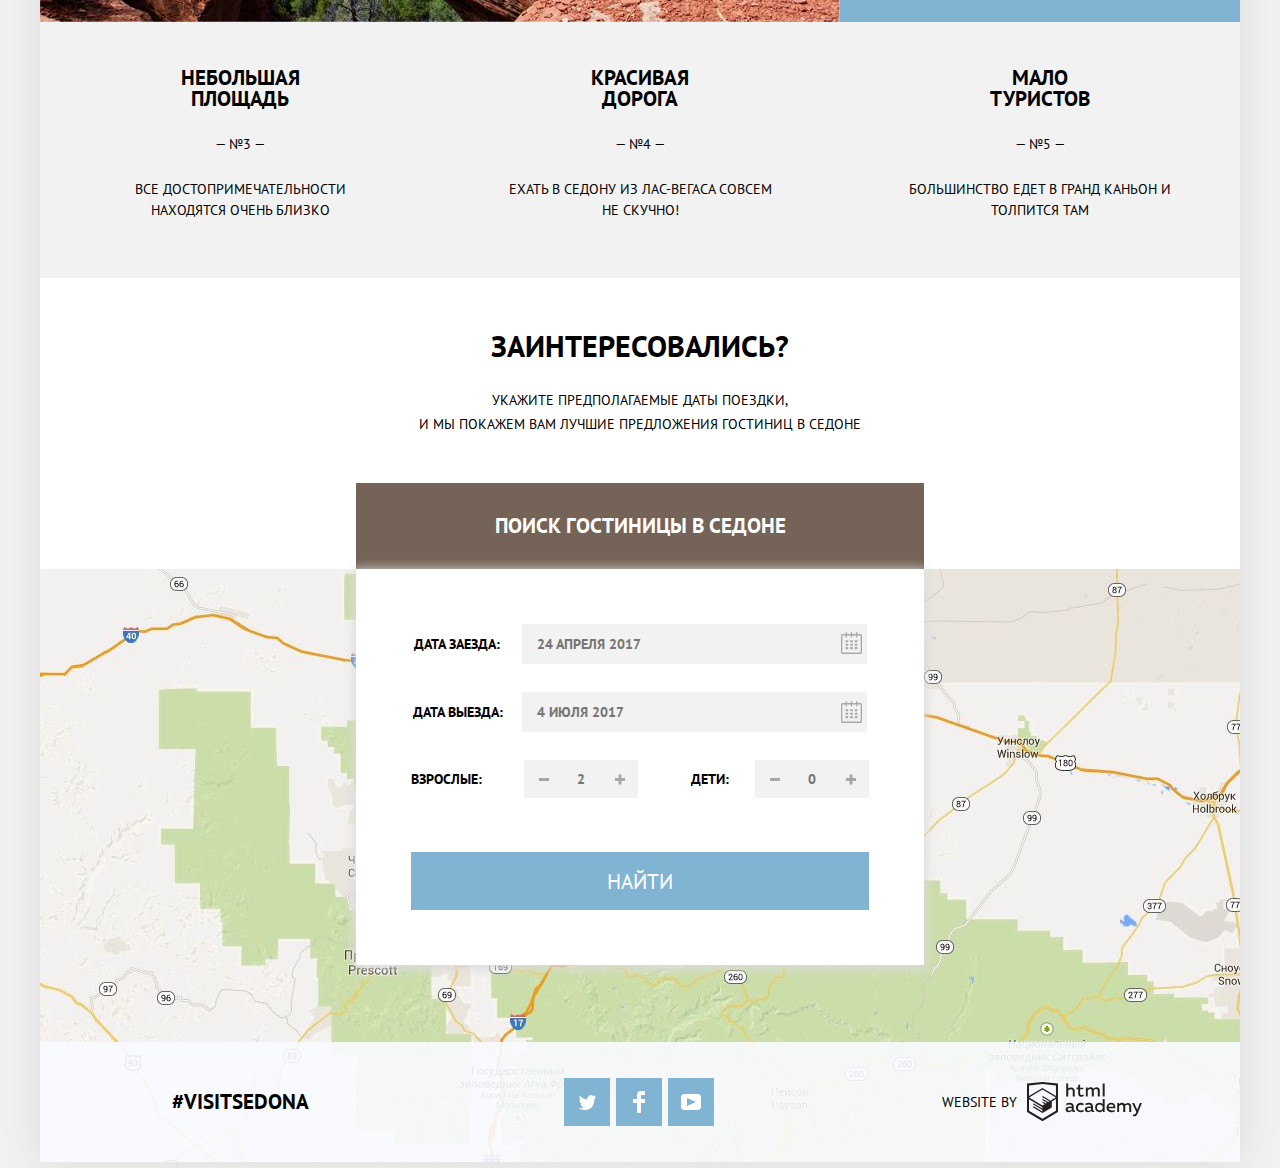
==== commit c017a50d: "итог 12.12.17" ====
--- a/index.html
+++ b/index.html
@@ -6,7 +6,7 @@
   <title>HTML Academy: Седона</title>
   <link href="https://fonts.googleapis.com/css?family=PT+Sans:400,700&amp;subset=cyrillic" rel="stylesheet">
   <link href="css/normalize.min.css" rel="stylesheet">
-  <link href="css/style.css" rel="stylesheet">
+  <link href="css/style.min.css" rel="stylesheet">
 </head>
 
 <body>
--- a/css/style.min.css
+++ b/css/style.min.css
@@ -0,0 +1,2 @@
+body{margin:0;padding:0;font-family:"PT Sans",Arial,sans-serif;font-size:14px;line-height:21px;font-weight:400;text-transform:uppercase;text-align:center;vertical-align:middle;color:#000;background-color:#f2f2f2}a{text-decoration:none}.visually-hidden:not(:focus):not(:active),input[type=checkbox].visually-hidden,input[type=radio].visually-hidden{position:absolute;width:1px;height:1px;margin:-1px;border:0;padding:0;white-space:nowrap;-webkit-clip-path:inset(100%);clip-path:inset(100%);clip:rect(0 0 0 0);overflow:hidden}.basic{padding:0;margin:0 auto;width:1200px;-webkit-box-shadow:0 0 40px 2px #dbdbdb;box-shadow:0 0 40px 2px #dbdbdb;vertical-align:middle;position:relative}.main-navigation,.site-navigation{display:-webkit-box;display:-ms-flexbox;display:flex;margin:0;background-color:#fff}.main-navigation{padding-left:72px;padding-right:72px;font-size:14px;line-height:26px;font-weight:700;color:#000;-webkit-box-orient:vertical;-webkit-box-direction:reverse;-ms-flex-direction:column-reverse;flex-direction:column-reverse}.site-navigation{-webkit-box-pack:justify;-ms-flex-pack:justify;justify-content:space-between;-webkit-box-align:center;-ms-flex-align:center;align-items:center;width:1056px;min-height:56px;padding:0;list-style:none}.site-navigation li{width:211px}.site-navigation li:first-of-type{display:-webkit-box;display:-ms-flexbox;display:flex;-webkit-box-pack:start;-ms-flex-pack:start;justify-content:flex-start}.site-navigation li:last-of-type{display:-webkit-box;display:-ms-flexbox;display:flex;-webkit-box-pack:end;-ms-flex-pack:end;justify-content:flex-end}.site-navigation li:nth-of-type(2){margin-right:60px;display:-webkit-box;display:-ms-flexbox;display:flex;-webkit-box-pack:start;-ms-flex-pack:start;justify-content:flex-start}.site-navigation li:nth-of-type(3){margin-left:60px;display:-webkit-box;display:-ms-flexbox;display:flex;-webkit-box-pack:end;-ms-flex-pack:end;justify-content:flex-end}.site-navigation a{color:#000}.hotels h3:focus,.hotels h3:hover,.site-navigation a:focus,.site-navigation a:hover{color:#81b3d2}.hotels h3:active,.site-navigation a:active{color:rgba(0,0,0,.3)}.navigation-active a,.site-navigation .active{color:#766357}.logo{position:absolute;-webkit-transform:translateX(-50%);-ms-transform:translateX(-50%);transform:translateX(-50%);top:0;left:50%;z-index:3}.description,.features-list{margin:0;display:-webkit-box;display:-ms-flexbox;display:flex}.description{width:1200px;min-height:216px;background-color:#fff;-webkit-box-orient:vertical;-webkit-box-direction:normal;-ms-flex-direction:column;flex-direction:column;-webkit-box-align:center;-ms-flex-align:center;align-items:center;-webkit-box-pack:start;-ms-flex-pack:start;justify-content:flex-start}.description h1{margin-left:370px;margin-right:370px;margin-top:60px;width:450px;font-size:21px;line-height:26px;font-weight:700}.description h2{margin-top:12px;font:inherit;font-size:14px;line-height:26px;font-weight:400}.features-list{padding:0;list-style:none;-ms-flex-wrap:wrap;flex-wrap:wrap;-webkit-box-flex:0;-ms-flex-positive:0;flex-grow:0}.features-item h3,.features-item-1 h3,.features-item-2 h3{font-size:21px;line-height:21px;font-weight:700}.features-item-1,.features-item-1 .blue{min-height:256px;-webkit-box-pack:center;-ms-flex-pack:center;justify-content:center}.features-item-1{margin-left:0;display:-webkit-box;display:-ms-flexbox;display:flex;padding:0;width:1200px}.features-item-1 .blue,.features-item-1 .blue-img{margin:0;display:-webkit-box;display:-ms-flexbox;display:flex;-webkit-box-align:center;-ms-flex-align:center;align-items:center}.features-item-1 .blue{background-color:#81b3d2;color:#fff;-webkit-box-orient:vertical;-webkit-box-direction:normal;-ms-flex-direction:column;flex-direction:column;-ms-flex-wrap:wrap;flex-wrap:wrap;-webkit-box-sizing:border-box;box-sizing:border-box;padding:0 46px;width:400px}.features-item-1 .blue-img{padding:0;height:256px;width:800px}.blue h3{display:block;width:160px;margin-bottom:25px}.blue .one{padding-bottom:17px;padding-top:10px;font-size:14px;line-height:21px;font-weight:400;width:280px}.blue .one,.blue .two,.features-item-2{display:-webkit-box;display:-ms-flexbox;display:flex}.blue .two{font-size:14px;line-height:21px;width:310px;padding-bottom:17px;padding-top:10px}.features-item,.features-item-2{margin:0;padding:0;width:400px;-webkit-box-orient:vertical;-webkit-box-direction:normal;-ms-flex-direction:column;flex-direction:column;-webkit-box-pack:center;-ms-flex-pack:center;justify-content:center;-webkit-box-align:center;-ms-flex-align:center;align-items:center}.features-item-2{background-color:#fff;min-height:330px}.features-item-2 h3{padding-top:10px;display:block}.features-item-2 p{margin:0;padding-bottom:25px;padding-top:5px;display:block;width:290px}.features-item-2 .icon{width:76px;height:74px;-webkit-box-align:end;-ms-flex-align:end;align-items:flex-end;-ms-flex-pack:distribute;justify-content:space-around}.features-item{min-height:256px}.features-item h3{margin-bottom:25px;display:block;width:130px}.features-item p{display:block;width:280px;padding-top:10px;padding-bottom:20px}.features-item,.features-item-2 .icon,.intro,.intro .intro-item,.search-button{display:-webkit-box;display:-ms-flexbox;display:flex}.intro{margin:0;padding:0;border-color:#4176a1;background:url(../img/background_photo.jpg) no-repeat center;background-position:center -56px;width:1200px;height:508px;-ms-flex-line-pack:center;align-content:center;-webkit-box-pack:center;-ms-flex-pack:center;justify-content:center;position:relative}.intro::after{content:"";display:block;position:absolute;bottom:0;left:0;right:0;width:1200px;height:57px;background:url(../img/kant.png) no-repeat top center}.intro .intro-item,.search-button{-webkit-box-align:center;-ms-flex-align:center;align-items:center}.intro .intro-item{margin-bottom:2px;-webkit-box-pack:center;-ms-flex-pack:center;justify-content:center}.search,.search-button{margin:0;padding:0;width:1200px}.search-button{background-color:#fff;text-align:center;-webkit-box-orient:vertical;-webkit-box-direction:normal;-ms-flex-direction:column;flex-direction:column;-webkit-box-pack:start;-ms-flex-pack:start;justify-content:flex-start;min-height:291px;position:relative}.interest{font-size:30px;line-height:36px;font-weight:700;padding:0;margin-bottom:10px;margin-top:50px}.search-data{font-size:14px;line-height:24px;font-weight:400}.button{margin:0;padding:0;position:absolute;bottom:0;-webkit-transform:translateX(-50%);-ms-transform:translateX(-50%);transform:translateX(-50%);left:50%;border:0;border-radius:0;background-color:#766357;color:#fff;width:568px;min-height:86px;font:inherit;font-size:21px;line-height:26px;font-weight:700;text-transform:uppercase}.booking a:focus,.booking a:hover,.button:focus,.button:hover{background-color:#604e43}.booking a:active,.button:active{background-color:#503e33;color:rgba(255,255,255,.3)}.modal{margin:0;-webkit-box-shadow:0 2px 10px 2px #dbdbdb;box-shadow:0 2px 10px 2px #dbdbdb;background-color:#fff;text-align:center;width:458px;padding:55px;position:absolute;-webkit-transform:translateX(-50%);-ms-transform:translateX(-50%);transform:translateX(-50%);left:50%;display:-webkit-box;display:-ms-flexbox;display:flex;-webkit-box-pack:start;-ms-flex-pack:start;justify-content:flex-start;-webkit-box-align:start;-ms-flex-align:start;align-items:flex-start;-webkit-animation:bounce .8s;animation:bounce .8s}.modal-close{display:none}.arrival,.leave,.modal-button{line-height:26px;font-weight:700}.modal-button{border:0;border-radius:0;background-color:#81b3d2;width:458px;min-height:58px;color:#fff;font:inherit;font-size:21px}.arrival,.leave{font-size:14px;margin-bottom:28px}.arrival input{margin-left:18px}.leave input{margin-left:15px}.date{padding-right:38px;width:290px;min-height:34px;margin:0;border:solid 2px transparent;background-color:#f2f2f2;position:relative;outline:0}.date:focus,.date:hover{background-color:#ebebeb;border:solid 2px transparent}.date:active{background-color:#fff;border:2px solid #ebebeb}.date[placeholder]{text-transform:uppercase;font:inherit;padding-left:13px;font-size:14px;line-height:26px;font-weight:700;color:#000}.arrival svg,.leave svg{position:absolute;left:485px;top:63px;fill:#a9a9a9}.leave svg{top:132px}.arrival svg:focus,.arrival svg:hover,.leave svg:focus,.leave svg:hover{fill:#000}.arrival svg:active,.leave svg:active{fill:#81b3d2}.count{-webkit-box-flex:0;-ms-flex-positive:0;flex-grow:0;-webkit-box-pack:start;-ms-flex-pack:start;justify-content:flex-start;margin-bottom:54px;font:inherit;font-size:14px;line-height:26px;font-weight:700}.count,.count .count-adult,.count .count-children{display:-webkit-box;display:-ms-flexbox;display:flex;-webkit-box-align:center;-ms-flex-align:center;align-items:center}.count .count-adult{padding-right:53px;margin:0}.count-adult label{margin-right:42px}.count .count-children{padding:0}.count-children label{margin-right:26px}.btn,.output{border:0;border-radius:0;background-color:#f2f2f2}.output{margin:0;width:38px;min-height:38px;text-align:center;padding:0}.output[placeholder]{text-transform:uppercase;font:inherit;font-size:14px;line-height:26px;font-weight:700;color:#000}.btn{font-size:0;padding:19px;position:relative}.btn::after,.btn::before{content:"";position:absolute;top:18px;left:15px;width:10px;height:3px;background-color:#a8a8a8}.btn-plus::after{-webkit-transform:rotate(90deg);-ms-transform:rotate(90deg);transform:rotate(90deg)}.btn:focus::after,.btn:focus::before,.btn:hover::after,.btn:hover::before{background-color:#000}.btn:active::after,.btn:active::before{background-color:#81b3d4}.modal-button:focus,.modal-button:hover{background-color:#669ec0}.modal-button:active{background-color:#5496bd;color:rgba(255,255,255,.3)}.map{background-color:#cbdda9;background:url(../img/map.jpg) no-repeat top;height:593px}.map iframe{border:0}.footer-hashtag,.main-footer{-webkit-box-align:center;-ms-flex-align:center;align-items:center}.main-footer{padding-left:72px;padding-right:72px;color:#000;background-color:rgba(249,251,255,.9);display:-webkit-box;display:-ms-flexbox;display:flex;width:1056px;min-height:120px;position:relative;-webkit-box-pack:justify;-ms-flex-pack:justify;justify-content:space-between}.footer-opacity.main-footer{position:relative;margin-top:-120px}.footer-hashtag{margin-left:60px;font-size:21px;line-height:26px;font-weight:700;-webkit-box-pack:center;-ms-flex-pack:center;justify-content:center}.footer-social li{text-align:center}.footer-hashtag,.footer-social ul,.social-button{display:-webkit-box;display:-ms-flexbox;display:flex}.footer-social ul{padding:0;list-style:none;margin-left:27px}.social-button{background-color:#81b3d2;width:46px;height:48px;margin:3px;fill:#fff;-webkit-box-flex:0;-ms-flex-positive:0;flex-grow:0;-webkit-box-align:center;-ms-flex-align:center;align-items:center;-webkit-box-pack:center;-ms-flex-pack:center;justify-content:center}.readmore a:focus,.readmore a:hover,.social-button:focus,.social-button:hover{background-color:#669ec0}.social-button:active{background-color:#5496bd;fill:#88b6d1}.footer-copyright,.footer-copyright p{display:-webkit-box;display:-ms-flexbox;display:flex}.footer-copyright{-webkit-box-pack:end;-ms-flex-pack:end;justify-content:flex-end;padding-right:26px;-webkit-box-align:end;-ms-flex-align:end;align-items:flex-end}.footer-copyright p{font-size:14px;line-height:26px;font-weight:400;-webkit-box-align:center;-ms-flex-align:center;align-items:center}.logo-html{padding-left:10px;display:inline-block;vertical-align:bottom;width:115px;height:41px;fill:#231f20}.logo-html:focus,.logo-html:hover{fill:#81b3d2}.logo-html:active{fill:#bdbbbc}.filters,.filters-box{margin:0;display:-webkit-box;display:-ms-flexbox;display:flex;-webkit-box-pack:start;-ms-flex-pack:start;justify-content:flex-start;min-height:208px}.filters{padding-left:72px;padding-right:72px;padding-bottom:10px;background:url(../img/filter_background-2.jpg) no-repeat top center;background-color:#7fa0c1;background-size:cover}.filters-box{padding:0;-ms-flex-wrap:wrap;flex-wrap:wrap;-webkit-box-align:start;-ms-flex-align:start;align-items:flex-start}.filters-item{margin:0;padding:0;width:170px;min-height:155px;color:#fff}.filters-item:nth-last-of-type(2){margin-left:87px}.filters-item h3{text-align:left;margin-top:28px;margin-bottom:20px;font-size:16px;line-height:21px;font-weight:700}.filters-item ul{margin:0;padding:0;list-style:none;display:-webkit-box;display:-ms-flexbox;display:flex;-webkit-box-orient:vertical;-webkit-box-direction:normal;-ms-flex-direction:column;flex-direction:column;-webkit-box-align:start;-ms-flex-align:start;align-items:flex-start}.filters-item li{margin-bottom:17px}.filters-item label{font-size:14px;font-weight:400;display:inline-block;vertical-align:top;cursor:pointer;line-height:29px}.filters-item input{position:absolute;width:1px;height:1px;margin:-1px;clip:rect(0 0 0 0)}.checkbox+label::before{content:"";display:inline-block;width:27px;height:23px;margin-right:15px;vertical-align:middle;background:url(../img/checkbox-off.svg) no-repeat}.checkbox:disabled+label::before{content:"";display:inline-block;width:27px;height:23px;margin-right:15px;vertical-align:middle;background:url(../img/checkbox-off-g.svg) no-repeat}.checkbox:checked+label::before{background-image:url(../img/checkbox-on.svg);background-repeat:no-repeat}.checkbox:checked:disabled+label::before{background-image:url(../img/checkbox-on-g.svg);background-repeat:no-repeat}.checkbox:focus+label{outline:#3b99fc auto 5px}.filter-range{width:318px;margin-top:28px;margin-left:311px;color:#fff;text-transform:uppercase}.filter-range-title{margin-bottom:9px;text-align:left;font-weight:700;font-size:16px;line-height:21px}.price-controls{position:relative;height:33px;margin-bottom:20px;font-size:0;border:2px solid #fff;border-radius:2px}.price-controls::after{content:"";position:absolute;top:50%;left:50%;width:2px;height:22px;background:#fff;-webkit-transform:translate(-50%,-50%);-ms-transform:translate(-50%,-50%);transform:translate(-50%,-50%)}.price-controls label{display:inline-block;font-size:14px;line-height:30px;vertical-align:top;cursor:pointer}.price-controls .min-price{padding-left:57px}.price-controls .max-price{padding-left:51px}.price-controls input{width:70px;min-height:32px;color:inherit;font:inherit;background:0 0;border:0}.range-controls{position:relative;margin-bottom:32px}.range-controls .scale{height:2px;background:rgba(255,255,255,.3)}.range-controls .bar{width:80%;height:2px;background:#fff}.range-toggle{position:absolute;top:-9px;width:4px;height:4px;background:#ababab;border:8px solid #fff;border-radius:50%;-webkit-box-shadow:0 2px 1px 0 rgba(0,1,1,.2);box-shadow:0 2px 1px 0 rgba(0,1,1,.2);cursor:pointer}.range-toggle:focus,.range-toggle:hover{background:#ababab;border:9px solid #fff;margin-top:-1px;margin-left:-1px;border-radius:50%;-webkit-box-shadow:0 2px 1px 0 rgba(0,1,1,.2);box-shadow:0 2px 1px 0 rgba(0,1,1,.2);cursor:pointer}.range-toggle-min{left:0}.range-toggle-max{left:80%}.btn-transparent{display:block;margin:0 85px;padding:6px 35px;font:inherit;font-size:14px;line-height:20px;color:#fff;text-transform:uppercase;background:0 0;border:2px solid #fff;border-radius:2px;cursor:pointer}.btn-transparent:hover{color:#000;background:#fff}.sort,.sort ul{display:-webkit-box;display:-ms-flexbox;display:flex}.sort{margin:0;padding-left:72px;padding-right:72px;-webkit-box-pack:start;-ms-flex-pack:start;justify-content:flex-start;min-height:86px;background-color:#fff;-webkit-box-align:center;-ms-flex-align:center;align-items:center;-ms-flex-wrap:nowrap;flex-wrap:nowrap}.sort .option,.sort .sort-type{font-size:12px;line-height:18px;font-weight:400}.sort ul{list-style:none}.sort .option{color:rgba(0,0,0,.3);border-bottom:1px dashed rgba(0,0,0,.3);margin-right:34px}.sort .number{margin-right:48px;font-size:21px;line-height:26px;font-weight:700;width:117px}.sort .option:focus,.sort .option:hover{color:#81b3d2;border-bottom:1px dashed #81b3d2}.sort .option:active{color:#000;border-bottom:none}.sort .sort-active{color:#81b3d2;border-bottom:none}.sort .up{margin-top:10px;margin-left:466px;fill:#cacaca;font-size:0}.sort .down:focus,.sort .down:hover,.sort .up:focus,.sort .up:hover{fill:#231f20}.sort .down,.sort .down:active,.sort .up:active{fill:#81b3d2}.sort .down{margin-top:10px;margin-left:12px;font-size:0}.hotels,.hotels h3{margin:0;-webkit-box-align:start;-ms-flex-align:start;align-items:flex-start}.hotels h3{padding:0;color:#000;display:-webkit-box;display:-ms-flexbox;display:flex;font-size:21px;line-height:25px;font-weight:700}.booking,.readmore{padding:0;font-size:14px;line-height:21px;font-weight:400}.booking a,.readmore a{width:142px;color:#fff;font-size:14px;line-height:21px;font-weight:700}.booking a{min-height:27px;background-color:#766357}.readmore a{background-color:#81b3d2;height:27px}.readmore a:active{background-color:#5496bd;color:rgba(255,255,255,.3)}.hotels{padding-left:72px;padding-right:72px;background-color:#fff;width:1056px;-webkit-box-pack:start;-ms-flex-pack:start;justify-content:flex-start;-ms-flex-wrap:nowrap;flex-wrap:nowrap;min-height:149px;border-top:1px solid #e5e5e5;border-bottom:1px solid #e5e5e5}.hotel,.hotels,.itempicture{display:-webkit-box;display:-ms-flexbox;display:flex}.hotel{padding:0;-ms-flex-wrap:wrap;flex-wrap:wrap;-webkit-box-pack:center;-ms-flex-pack:center;justify-content:center;-webkit-box-flex:0;-ms-flex-positive:0;flex-grow:0;width:258px;min-height:90px;margin-top:26px}.hotel h3{margin:0;padding:0;width:100%;text-align:left}.itempicture{margin-top:30px;margin-right:30px;-webkit-box-align:start;-ms-flex-align:start;align-items:flex-start}.readmore{margin-top:9px;width:45%;text-align:left;display:block}.booking:first-of-type,.readmore:first-of-type{margin-bottom:6px}.booking{margin-top:9px;width:55%;text-align:left;display:block}.booking .booking-button,.readmore .readmore-button{width:112px;min-height:12px;padding:4px 18px;border:0}.readmore .readmore-button{width:80px}.rating{width:100px;min-height:105px;padding:0;margin-top:28px;display:-webkit-box;display:-ms-flexbox;display:flex;-webkit-box-orient:vertical;-webkit-box-direction:normal;-ms-flex-direction:column;flex-direction:column;-webkit-box-pack:justify;-ms-flex-pack:justify;justify-content:space-between;-webkit-box-align:end;-ms-flex-align:end;align-items:flex-end;-webkit-box-flex:1;-ms-flex-positive:1;flex-grow:1}.rating p{background-color:#f2f2f2;padding:3px 12px;margin-top:5px}.starfull{font-size:0;margin-right:1px;margin-left:4px}
+@-webkit-keyframes bounce{0%{-webkit-transform:translateX(-5000px);transform:translateX(-5000px)}60%{-webkit-transform:translateX(500px);transform:translateX(500px)}90%{-webkit-transform:translateX(-500px);transform:translateX(-500px)}to{-webkit-transform:translateX(0);transform:translateX(0)}}@keyframes bounce{0%{-webkit-transform:translateX(-5000px);transform:translateX(-5000px)}60%{-webkit-transform:translateX(500px);transform:translateX(500px)}90%{-webkit-transform:translateX(-500px);transform:translateX(-500px)}to{-webkit-transform:translateX(0);transform:translateX(0)}}
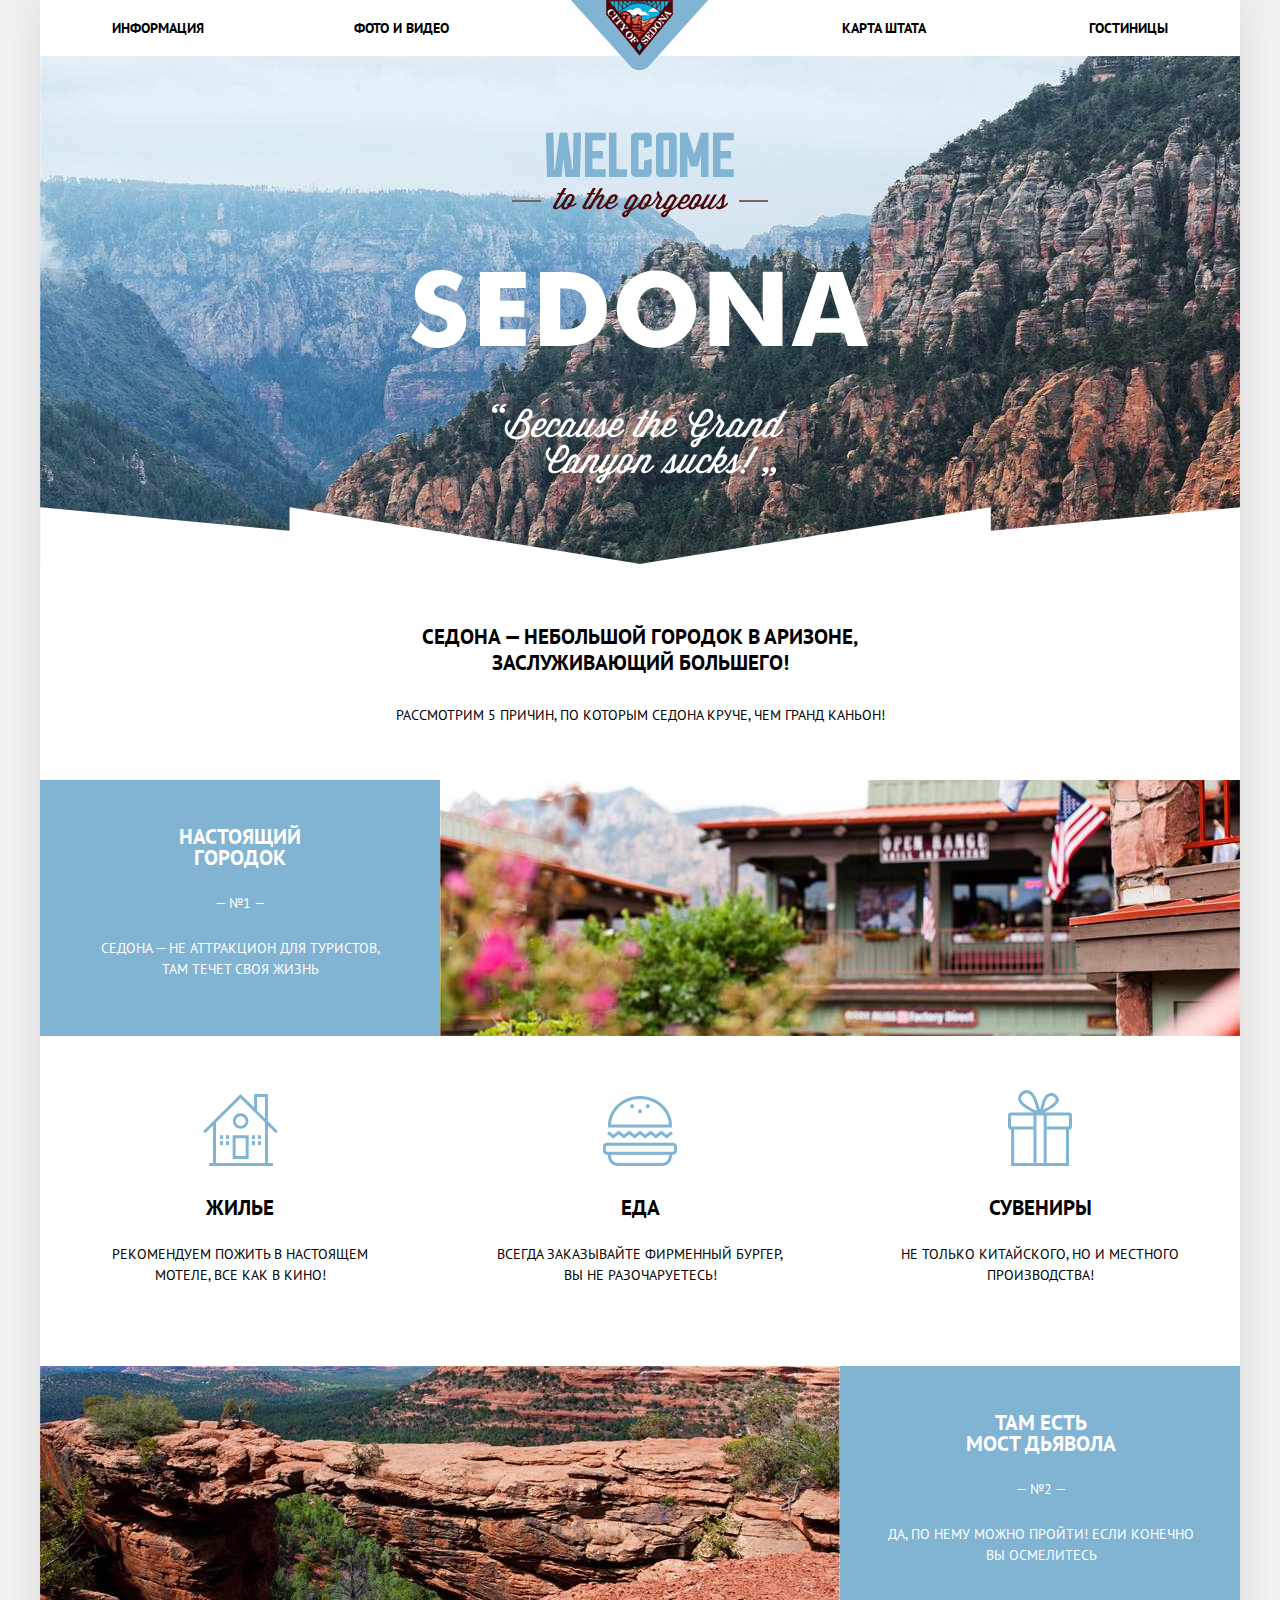
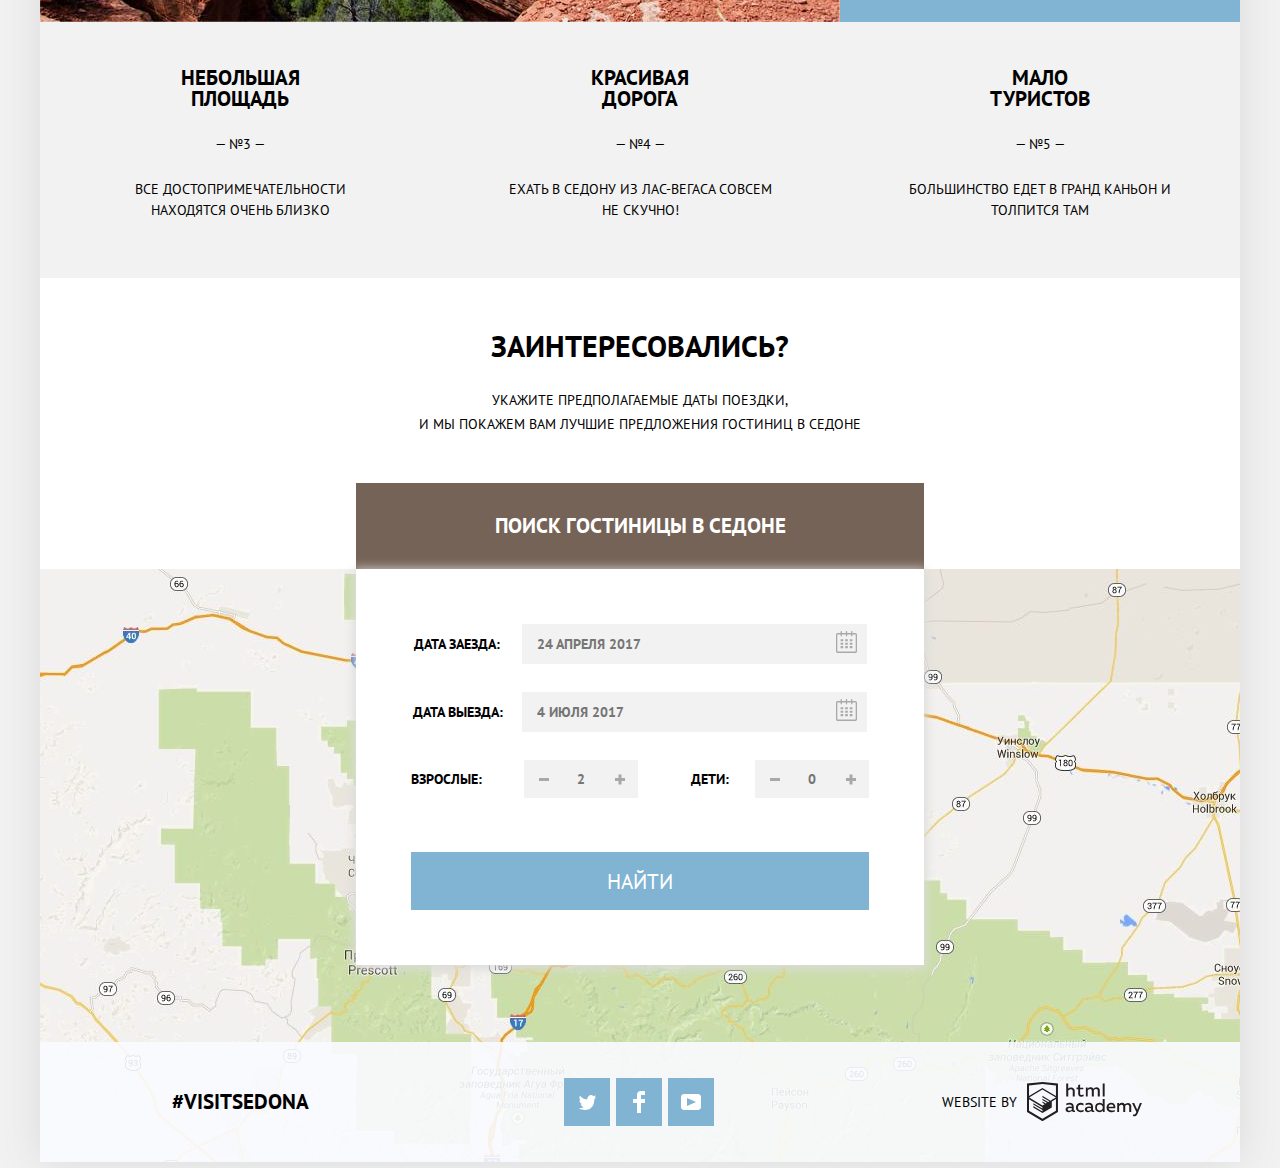
==== commit 3dc6d2af: "итог исправленный 13.12" ====
--- a/index.html
+++ b/index.html
@@ -134,7 +134,7 @@
           <h2 class="visually-hidden">Поиск гостиниц в Седоне</h2>
           <p class="interest">ЗАИНТЕРЕСОВАЛИСЬ?</p>
           <p class="search-data">Укажите предполагаемые даты поездки,<br> и мы покажем вам лучшие предложения гостиниц в седоне</p>
-          <button class="button">ПОИСК ГОСТИНИЦЫ В седоне</button>
+          <button class="button">ПОИСК ГОСТИНИЦЫ В седоне </button>
         </div>
         <div class="modal">
           <form action="https://echo.htmlacademy.ru" method="get">
--- a/css/style.min.css
+++ b/css/style.min.css
@@ -1,2 +1 @@
-body{margin:0;padding:0;font-family:"PT Sans",Arial,sans-serif;font-size:14px;line-height:21px;font-weight:400;text-transform:uppercase;text-align:center;vertical-align:middle;color:#000;background-color:#f2f2f2}a{text-decoration:none}.visually-hidden:not(:focus):not(:active),input[type=checkbox].visually-hidden,input[type=radio].visually-hidden{position:absolute;width:1px;height:1px;margin:-1px;border:0;padding:0;white-space:nowrap;-webkit-clip-path:inset(100%);clip-path:inset(100%);clip:rect(0 0 0 0);overflow:hidden}.basic{padding:0;margin:0 auto;width:1200px;-webkit-box-shadow:0 0 40px 2px #dbdbdb;box-shadow:0 0 40px 2px #dbdbdb;vertical-align:middle;position:relative}.main-navigation,.site-navigation{display:-webkit-box;display:-ms-flexbox;display:flex;margin:0;background-color:#fff}.main-navigation{padding-left:72px;padding-right:72px;font-size:14px;line-height:26px;font-weight:700;color:#000;-webkit-box-orient:vertical;-webkit-box-direction:reverse;-ms-flex-direction:column-reverse;flex-direction:column-reverse}.site-navigation{-webkit-box-pack:justify;-ms-flex-pack:justify;justify-content:space-between;-webkit-box-align:center;-ms-flex-align:center;align-items:center;width:1056px;min-height:56px;padding:0;list-style:none}.site-navigation li{width:211px}.site-navigation li:first-of-type{display:-webkit-box;display:-ms-flexbox;display:flex;-webkit-box-pack:start;-ms-flex-pack:start;justify-content:flex-start}.site-navigation li:last-of-type{display:-webkit-box;display:-ms-flexbox;display:flex;-webkit-box-pack:end;-ms-flex-pack:end;justify-content:flex-end}.site-navigation li:nth-of-type(2){margin-right:60px;display:-webkit-box;display:-ms-flexbox;display:flex;-webkit-box-pack:start;-ms-flex-pack:start;justify-content:flex-start}.site-navigation li:nth-of-type(3){margin-left:60px;display:-webkit-box;display:-ms-flexbox;display:flex;-webkit-box-pack:end;-ms-flex-pack:end;justify-content:flex-end}.site-navigation a{color:#000}.hotels h3:focus,.hotels h3:hover,.site-navigation a:focus,.site-navigation a:hover{color:#81b3d2}.hotels h3:active,.site-navigation a:active{color:rgba(0,0,0,.3)}.navigation-active a,.site-navigation .active{color:#766357}.logo{position:absolute;-webkit-transform:translateX(-50%);-ms-transform:translateX(-50%);transform:translateX(-50%);top:0;left:50%;z-index:3}.description,.features-list{margin:0;display:-webkit-box;display:-ms-flexbox;display:flex}.description{width:1200px;min-height:216px;background-color:#fff;-webkit-box-orient:vertical;-webkit-box-direction:normal;-ms-flex-direction:column;flex-direction:column;-webkit-box-align:center;-ms-flex-align:center;align-items:center;-webkit-box-pack:start;-ms-flex-pack:start;justify-content:flex-start}.description h1{margin-left:370px;margin-right:370px;margin-top:60px;width:450px;font-size:21px;line-height:26px;font-weight:700}.description h2{margin-top:12px;font:inherit;font-size:14px;line-height:26px;font-weight:400}.features-list{padding:0;list-style:none;-ms-flex-wrap:wrap;flex-wrap:wrap;-webkit-box-flex:0;-ms-flex-positive:0;flex-grow:0}.features-item h3,.features-item-1 h3,.features-item-2 h3{font-size:21px;line-height:21px;font-weight:700}.features-item-1,.features-item-1 .blue{min-height:256px;-webkit-box-pack:center;-ms-flex-pack:center;justify-content:center}.features-item-1{margin-left:0;display:-webkit-box;display:-ms-flexbox;display:flex;padding:0;width:1200px}.features-item-1 .blue,.features-item-1 .blue-img{margin:0;display:-webkit-box;display:-ms-flexbox;display:flex;-webkit-box-align:center;-ms-flex-align:center;align-items:center}.features-item-1 .blue{background-color:#81b3d2;color:#fff;-webkit-box-orient:vertical;-webkit-box-direction:normal;-ms-flex-direction:column;flex-direction:column;-ms-flex-wrap:wrap;flex-wrap:wrap;-webkit-box-sizing:border-box;box-sizing:border-box;padding:0 46px;width:400px}.features-item-1 .blue-img{padding:0;height:256px;width:800px}.blue h3{display:block;width:160px;margin-bottom:25px}.blue .one{padding-bottom:17px;padding-top:10px;font-size:14px;line-height:21px;font-weight:400;width:280px}.blue .one,.blue .two,.features-item-2{display:-webkit-box;display:-ms-flexbox;display:flex}.blue .two{font-size:14px;line-height:21px;width:310px;padding-bottom:17px;padding-top:10px}.features-item,.features-item-2{margin:0;padding:0;width:400px;-webkit-box-orient:vertical;-webkit-box-direction:normal;-ms-flex-direction:column;flex-direction:column;-webkit-box-pack:center;-ms-flex-pack:center;justify-content:center;-webkit-box-align:center;-ms-flex-align:center;align-items:center}.features-item-2{background-color:#fff;min-height:330px}.features-item-2 h3{padding-top:10px;display:block}.features-item-2 p{margin:0;padding-bottom:25px;padding-top:5px;display:block;width:290px}.features-item-2 .icon{width:76px;height:74px;-webkit-box-align:end;-ms-flex-align:end;align-items:flex-end;-ms-flex-pack:distribute;justify-content:space-around}.features-item{min-height:256px}.features-item h3{margin-bottom:25px;display:block;width:130px}.features-item p{display:block;width:280px;padding-top:10px;padding-bottom:20px}.features-item,.features-item-2 .icon,.intro,.intro .intro-item,.search-button{display:-webkit-box;display:-ms-flexbox;display:flex}.intro{margin:0;padding:0;border-color:#4176a1;background:url(../img/background_photo.jpg) no-repeat center;background-position:center -56px;width:1200px;height:508px;-ms-flex-line-pack:center;align-content:center;-webkit-box-pack:center;-ms-flex-pack:center;justify-content:center;position:relative}.intro::after{content:"";display:block;position:absolute;bottom:0;left:0;right:0;width:1200px;height:57px;background:url(../img/kant.png) no-repeat top center}.intro .intro-item,.search-button{-webkit-box-align:center;-ms-flex-align:center;align-items:center}.intro .intro-item{margin-bottom:2px;-webkit-box-pack:center;-ms-flex-pack:center;justify-content:center}.search,.search-button{margin:0;padding:0;width:1200px}.search-button{background-color:#fff;text-align:center;-webkit-box-orient:vertical;-webkit-box-direction:normal;-ms-flex-direction:column;flex-direction:column;-webkit-box-pack:start;-ms-flex-pack:start;justify-content:flex-start;min-height:291px;position:relative}.interest{font-size:30px;line-height:36px;font-weight:700;padding:0;margin-bottom:10px;margin-top:50px}.search-data{font-size:14px;line-height:24px;font-weight:400}.button{margin:0;padding:0;position:absolute;bottom:0;-webkit-transform:translateX(-50%);-ms-transform:translateX(-50%);transform:translateX(-50%);left:50%;border:0;border-radius:0;background-color:#766357;color:#fff;width:568px;min-height:86px;font:inherit;font-size:21px;line-height:26px;font-weight:700;text-transform:uppercase}.booking a:focus,.booking a:hover,.button:focus,.button:hover{background-color:#604e43}.booking a:active,.button:active{background-color:#503e33;color:rgba(255,255,255,.3)}.modal{margin:0;-webkit-box-shadow:0 2px 10px 2px #dbdbdb;box-shadow:0 2px 10px 2px #dbdbdb;background-color:#fff;text-align:center;width:458px;padding:55px;position:absolute;-webkit-transform:translateX(-50%);-ms-transform:translateX(-50%);transform:translateX(-50%);left:50%;display:-webkit-box;display:-ms-flexbox;display:flex;-webkit-box-pack:start;-ms-flex-pack:start;justify-content:flex-start;-webkit-box-align:start;-ms-flex-align:start;align-items:flex-start;-webkit-animation:bounce .8s;animation:bounce .8s}.modal-close{display:none}.arrival,.leave,.modal-button{line-height:26px;font-weight:700}.modal-button{border:0;border-radius:0;background-color:#81b3d2;width:458px;min-height:58px;color:#fff;font:inherit;font-size:21px}.arrival,.leave{font-size:14px;margin-bottom:28px}.arrival input{margin-left:18px}.leave input{margin-left:15px}.date{padding-right:38px;width:290px;min-height:34px;margin:0;border:solid 2px transparent;background-color:#f2f2f2;position:relative;outline:0}.date:focus,.date:hover{background-color:#ebebeb;border:solid 2px transparent}.date:active{background-color:#fff;border:2px solid #ebebeb}.date[placeholder]{text-transform:uppercase;font:inherit;padding-left:13px;font-size:14px;line-height:26px;font-weight:700;color:#000}.arrival svg,.leave svg{position:absolute;left:485px;top:63px;fill:#a9a9a9}.leave svg{top:132px}.arrival svg:focus,.arrival svg:hover,.leave svg:focus,.leave svg:hover{fill:#000}.arrival svg:active,.leave svg:active{fill:#81b3d2}.count{-webkit-box-flex:0;-ms-flex-positive:0;flex-grow:0;-webkit-box-pack:start;-ms-flex-pack:start;justify-content:flex-start;margin-bottom:54px;font:inherit;font-size:14px;line-height:26px;font-weight:700}.count,.count .count-adult,.count .count-children{display:-webkit-box;display:-ms-flexbox;display:flex;-webkit-box-align:center;-ms-flex-align:center;align-items:center}.count .count-adult{padding-right:53px;margin:0}.count-adult label{margin-right:42px}.count .count-children{padding:0}.count-children label{margin-right:26px}.btn,.output{border:0;border-radius:0;background-color:#f2f2f2}.output{margin:0;width:38px;min-height:38px;text-align:center;padding:0}.output[placeholder]{text-transform:uppercase;font:inherit;font-size:14px;line-height:26px;font-weight:700;color:#000}.btn{font-size:0;padding:19px;position:relative}.btn::after,.btn::before{content:"";position:absolute;top:18px;left:15px;width:10px;height:3px;background-color:#a8a8a8}.btn-plus::after{-webkit-transform:rotate(90deg);-ms-transform:rotate(90deg);transform:rotate(90deg)}.btn:focus::after,.btn:focus::before,.btn:hover::after,.btn:hover::before{background-color:#000}.btn:active::after,.btn:active::before{background-color:#81b3d4}.modal-button:focus,.modal-button:hover{background-color:#669ec0}.modal-button:active{background-color:#5496bd;color:rgba(255,255,255,.3)}.map{background-color:#cbdda9;background:url(../img/map.jpg) no-repeat top;height:593px}.map iframe{border:0}.footer-hashtag,.main-footer{-webkit-box-align:center;-ms-flex-align:center;align-items:center}.main-footer{padding-left:72px;padding-right:72px;color:#000;background-color:rgba(249,251,255,.9);display:-webkit-box;display:-ms-flexbox;display:flex;width:1056px;min-height:120px;position:relative;-webkit-box-pack:justify;-ms-flex-pack:justify;justify-content:space-between}.footer-opacity.main-footer{position:relative;margin-top:-120px}.footer-hashtag{margin-left:60px;font-size:21px;line-height:26px;font-weight:700;-webkit-box-pack:center;-ms-flex-pack:center;justify-content:center}.footer-social li{text-align:center}.footer-hashtag,.footer-social ul,.social-button{display:-webkit-box;display:-ms-flexbox;display:flex}.footer-social ul{padding:0;list-style:none;margin-left:27px}.social-button{background-color:#81b3d2;width:46px;height:48px;margin:3px;fill:#fff;-webkit-box-flex:0;-ms-flex-positive:0;flex-grow:0;-webkit-box-align:center;-ms-flex-align:center;align-items:center;-webkit-box-pack:center;-ms-flex-pack:center;justify-content:center}.readmore a:focus,.readmore a:hover,.social-button:focus,.social-button:hover{background-color:#669ec0}.social-button:active{background-color:#5496bd;fill:#88b6d1}.footer-copyright,.footer-copyright p{display:-webkit-box;display:-ms-flexbox;display:flex}.footer-copyright{-webkit-box-pack:end;-ms-flex-pack:end;justify-content:flex-end;padding-right:26px;-webkit-box-align:end;-ms-flex-align:end;align-items:flex-end}.footer-copyright p{font-size:14px;line-height:26px;font-weight:400;-webkit-box-align:center;-ms-flex-align:center;align-items:center}.logo-html{padding-left:10px;display:inline-block;vertical-align:bottom;width:115px;height:41px;fill:#231f20}.logo-html:focus,.logo-html:hover{fill:#81b3d2}.logo-html:active{fill:#bdbbbc}.filters,.filters-box{margin:0;display:-webkit-box;display:-ms-flexbox;display:flex;-webkit-box-pack:start;-ms-flex-pack:start;justify-content:flex-start;min-height:208px}.filters{padding-left:72px;padding-right:72px;padding-bottom:10px;background:url(../img/filter_background-2.jpg) no-repeat top center;background-color:#7fa0c1;background-size:cover}.filters-box{padding:0;-ms-flex-wrap:wrap;flex-wrap:wrap;-webkit-box-align:start;-ms-flex-align:start;align-items:flex-start}.filters-item{margin:0;padding:0;width:170px;min-height:155px;color:#fff}.filters-item:nth-last-of-type(2){margin-left:87px}.filters-item h3{text-align:left;margin-top:28px;margin-bottom:20px;font-size:16px;line-height:21px;font-weight:700}.filters-item ul{margin:0;padding:0;list-style:none;display:-webkit-box;display:-ms-flexbox;display:flex;-webkit-box-orient:vertical;-webkit-box-direction:normal;-ms-flex-direction:column;flex-direction:column;-webkit-box-align:start;-ms-flex-align:start;align-items:flex-start}.filters-item li{margin-bottom:17px}.filters-item label{font-size:14px;font-weight:400;display:inline-block;vertical-align:top;cursor:pointer;line-height:29px}.filters-item input{position:absolute;width:1px;height:1px;margin:-1px;clip:rect(0 0 0 0)}.checkbox+label::before{content:"";display:inline-block;width:27px;height:23px;margin-right:15px;vertical-align:middle;background:url(../img/checkbox-off.svg) no-repeat}.checkbox:disabled+label::before{content:"";display:inline-block;width:27px;height:23px;margin-right:15px;vertical-align:middle;background:url(../img/checkbox-off-g.svg) no-repeat}.checkbox:checked+label::before{background-image:url(../img/checkbox-on.svg);background-repeat:no-repeat}.checkbox:checked:disabled+label::before{background-image:url(../img/checkbox-on-g.svg);background-repeat:no-repeat}.checkbox:focus+label{outline:#3b99fc auto 5px}.filter-range{width:318px;margin-top:28px;margin-left:311px;color:#fff;text-transform:uppercase}.filter-range-title{margin-bottom:9px;text-align:left;font-weight:700;font-size:16px;line-height:21px}.price-controls{position:relative;height:33px;margin-bottom:20px;font-size:0;border:2px solid #fff;border-radius:2px}.price-controls::after{content:"";position:absolute;top:50%;left:50%;width:2px;height:22px;background:#fff;-webkit-transform:translate(-50%,-50%);-ms-transform:translate(-50%,-50%);transform:translate(-50%,-50%)}.price-controls label{display:inline-block;font-size:14px;line-height:30px;vertical-align:top;cursor:pointer}.price-controls .min-price{padding-left:57px}.price-controls .max-price{padding-left:51px}.price-controls input{width:70px;min-height:32px;color:inherit;font:inherit;background:0 0;border:0}.range-controls{position:relative;margin-bottom:32px}.range-controls .scale{height:2px;background:rgba(255,255,255,.3)}.range-controls .bar{width:80%;height:2px;background:#fff}.range-toggle{position:absolute;top:-9px;width:4px;height:4px;background:#ababab;border:8px solid #fff;border-radius:50%;-webkit-box-shadow:0 2px 1px 0 rgba(0,1,1,.2);box-shadow:0 2px 1px 0 rgba(0,1,1,.2);cursor:pointer}.range-toggle:focus,.range-toggle:hover{background:#ababab;border:9px solid #fff;margin-top:-1px;margin-left:-1px;border-radius:50%;-webkit-box-shadow:0 2px 1px 0 rgba(0,1,1,.2);box-shadow:0 2px 1px 0 rgba(0,1,1,.2);cursor:pointer}.range-toggle-min{left:0}.range-toggle-max{left:80%}.btn-transparent{display:block;margin:0 85px;padding:6px 35px;font:inherit;font-size:14px;line-height:20px;color:#fff;text-transform:uppercase;background:0 0;border:2px solid #fff;border-radius:2px;cursor:pointer}.btn-transparent:hover{color:#000;background:#fff}.sort,.sort ul{display:-webkit-box;display:-ms-flexbox;display:flex}.sort{margin:0;padding-left:72px;padding-right:72px;-webkit-box-pack:start;-ms-flex-pack:start;justify-content:flex-start;min-height:86px;background-color:#fff;-webkit-box-align:center;-ms-flex-align:center;align-items:center;-ms-flex-wrap:nowrap;flex-wrap:nowrap}.sort .option,.sort .sort-type{font-size:12px;line-height:18px;font-weight:400}.sort ul{list-style:none}.sort .option{color:rgba(0,0,0,.3);border-bottom:1px dashed rgba(0,0,0,.3);margin-right:34px}.sort .number{margin-right:48px;font-size:21px;line-height:26px;font-weight:700;width:117px}.sort .option:focus,.sort .option:hover{color:#81b3d2;border-bottom:1px dashed #81b3d2}.sort .option:active{color:#000;border-bottom:none}.sort .sort-active{color:#81b3d2;border-bottom:none}.sort .up{margin-top:10px;margin-left:466px;fill:#cacaca;font-size:0}.sort .down:focus,.sort .down:hover,.sort .up:focus,.sort .up:hover{fill:#231f20}.sort .down,.sort .down:active,.sort .up:active{fill:#81b3d2}.sort .down{margin-top:10px;margin-left:12px;font-size:0}.hotels,.hotels h3{margin:0;-webkit-box-align:start;-ms-flex-align:start;align-items:flex-start}.hotels h3{padding:0;color:#000;display:-webkit-box;display:-ms-flexbox;display:flex;font-size:21px;line-height:25px;font-weight:700}.booking,.readmore{padding:0;font-size:14px;line-height:21px;font-weight:400}.booking a,.readmore a{width:142px;color:#fff;font-size:14px;line-height:21px;font-weight:700}.booking a{min-height:27px;background-color:#766357}.readmore a{background-color:#81b3d2;height:27px}.readmore a:active{background-color:#5496bd;color:rgba(255,255,255,.3)}.hotels{padding-left:72px;padding-right:72px;background-color:#fff;width:1056px;-webkit-box-pack:start;-ms-flex-pack:start;justify-content:flex-start;-ms-flex-wrap:nowrap;flex-wrap:nowrap;min-height:149px;border-top:1px solid #e5e5e5;border-bottom:1px solid #e5e5e5}.hotel,.hotels,.itempicture{display:-webkit-box;display:-ms-flexbox;display:flex}.hotel{padding:0;-ms-flex-wrap:wrap;flex-wrap:wrap;-webkit-box-pack:center;-ms-flex-pack:center;justify-content:center;-webkit-box-flex:0;-ms-flex-positive:0;flex-grow:0;width:258px;min-height:90px;margin-top:26px}.hotel h3{margin:0;padding:0;width:100%;text-align:left}.itempicture{margin-top:30px;margin-right:30px;-webkit-box-align:start;-ms-flex-align:start;align-items:flex-start}.readmore{margin-top:9px;width:45%;text-align:left;display:block}.booking:first-of-type,.readmore:first-of-type{margin-bottom:6px}.booking{margin-top:9px;width:55%;text-align:left;display:block}.booking .booking-button,.readmore .readmore-button{width:112px;min-height:12px;padding:4px 18px;border:0}.readmore .readmore-button{width:80px}.rating{width:100px;min-height:105px;padding:0;margin-top:28px;display:-webkit-box;display:-ms-flexbox;display:flex;-webkit-box-orient:vertical;-webkit-box-direction:normal;-ms-flex-direction:column;flex-direction:column;-webkit-box-pack:justify;-ms-flex-pack:justify;justify-content:space-between;-webkit-box-align:end;-ms-flex-align:end;align-items:flex-end;-webkit-box-flex:1;-ms-flex-positive:1;flex-grow:1}.rating p{background-color:#f2f2f2;padding:3px 12px;margin-top:5px}.starfull{font-size:0;margin-right:1px;margin-left:4px}
-@-webkit-keyframes bounce{0%{-webkit-transform:translateX(-5000px);transform:translateX(-5000px)}60%{-webkit-transform:translateX(500px);transform:translateX(500px)}90%{-webkit-transform:translateX(-500px);transform:translateX(-500px)}to{-webkit-transform:translateX(0);transform:translateX(0)}}@keyframes bounce{0%{-webkit-transform:translateX(-5000px);transform:translateX(-5000px)}60%{-webkit-transform:translateX(500px);transform:translateX(500px)}90%{-webkit-transform:translateX(-500px);transform:translateX(-500px)}to{-webkit-transform:translateX(0);transform:translateX(0)}}
+@-webkit-keyframes bounce{0%{-webkit-transform:translateX(-5000px);transform:translateX(-5000px)}60%{-webkit-transform:translateX(500px);transform:translateX(500px)}90%{-webkit-transform:translateX(-500px);transform:translateX(-500px)}to{-webkit-transform:translateX(0);transform:translateX(0)}}@keyframes bounce{0%{-webkit-transform:translateX(-5000px);transform:translateX(-5000px)}60%{-webkit-transform:translateX(500px);transform:translateX(500px)}90%{-webkit-transform:translateX(-500px);transform:translateX(-500px)}to{-webkit-transform:translateX(0);transform:translateX(0)}}body{margin:0;padding:0;font-family:"PT Sans",Arial,sans-serif;font-size:14px;line-height:21px;font-weight:400;text-transform:uppercase;text-align:center;vertical-align:middle;color:#000;background-color:#f2f2f2}h1,h2,h3,h4,h5,h6{max-width:100%}a{text-decoration:none}.visually-hidden:not(:focus):not(:active),input[type=checkbox].visually-hidden,input[type=radio].visually-hidden{position:absolute;width:1px;height:1px;margin:-1px;border:0;padding:0;white-space:nowrap;-webkit-clip-path:inset(100%);clip-path:inset(100%);clip:rect(0 0 0 0);overflow:hidden}.basic{padding:0;margin:0 auto;width:1200px;-webkit-box-shadow:0 0 40px 2px #dbdbdb;box-shadow:0 0 40px 2px #dbdbdb;vertical-align:middle;position:relative}.main-navigation,.site-navigation{display:-webkit-box;display:-ms-flexbox;display:flex;margin:0;background-color:#fff}.main-navigation{padding-left:72px;padding-right:72px;font-size:14px;line-height:26px;font-weight:700;color:#000;-webkit-box-orient:vertical;-webkit-box-direction:reverse;-ms-flex-direction:column-reverse;flex-direction:column-reverse}.site-navigation{-webkit-box-pack:justify;-ms-flex-pack:justify;justify-content:space-between;-webkit-box-align:center;-ms-flex-align:center;align-items:center;width:1056px;min-height:56px;padding:0;list-style:none}.site-navigation li{width:211px}.site-navigation li:first-of-type{display:-webkit-box;display:-ms-flexbox;display:flex;-webkit-box-pack:start;-ms-flex-pack:start;justify-content:flex-start}.site-navigation li:last-of-type{display:-webkit-box;display:-ms-flexbox;display:flex;-webkit-box-pack:end;-ms-flex-pack:end;justify-content:flex-end}.site-navigation li:nth-of-type(2){margin-right:60px;display:-webkit-box;display:-ms-flexbox;display:flex;-webkit-box-pack:start;-ms-flex-pack:start;justify-content:flex-start}.site-navigation li:nth-of-type(3){margin-left:60px;display:-webkit-box;display:-ms-flexbox;display:flex;-webkit-box-pack:end;-ms-flex-pack:end;justify-content:flex-end}.site-navigation a{color:#000}.hotels h3:focus,.hotels h3:hover,.site-navigation a:focus,.site-navigation a:hover{color:#81b3d2}.hotels h3:active,.site-navigation a:active{color:rgba(0,0,0,.3)}.navigation-active a,.site-navigation .active{color:#766357}.logo{position:absolute;-webkit-transform:translateX(-50%);-ms-transform:translateX(-50%);transform:translateX(-50%);top:0;left:50%;z-index:3}.description,.features-list{margin:0;display:-webkit-box;display:-ms-flexbox;display:flex}.description{width:1200px;min-height:216px;background-color:#fff;-webkit-box-orient:vertical;-webkit-box-direction:normal;-ms-flex-direction:column;flex-direction:column;-webkit-box-align:center;-ms-flex-align:center;align-items:center;-webkit-box-pack:start;-ms-flex-pack:start;justify-content:flex-start}.description h1{margin-left:370px;margin-right:370px;margin-top:60px;width:450px;font-size:21px;line-height:26px;font-weight:700}.description h2{margin-top:12px;font:inherit;font-size:14px;line-height:26px;font-weight:400}.features-list{padding:0;list-style:none;-ms-flex-wrap:wrap;flex-wrap:wrap;-webkit-box-flex:0;-ms-flex-positive:0;flex-grow:0}.features-item h3,.features-item-1 h3,.features-item-2 h3{font-size:21px;line-height:21px;font-weight:700}.features-item-1,.features-item-1 .blue{min-height:256px;-webkit-box-pack:center;-ms-flex-pack:center;justify-content:center}.features-item-1{margin-left:0;display:-webkit-box;display:-ms-flexbox;display:flex;padding:0;width:1200px}.features-item-1 .blue,.features-item-1 .blue-img{margin:0;display:-webkit-box;display:-ms-flexbox;display:flex;-webkit-box-align:center;-ms-flex-align:center;align-items:center}.features-item-1 .blue{background-color:#81b3d2;color:#fff;-webkit-box-orient:vertical;-webkit-box-direction:normal;-ms-flex-direction:column;flex-direction:column;-ms-flex-wrap:wrap;flex-wrap:wrap;-webkit-box-sizing:border-box;box-sizing:border-box;padding:0 46px;width:400px}.features-item-1 .blue-img{padding:0;height:256px;width:800px}.blue h3{display:block;width:160px;margin-bottom:25px}.blue .one{padding-bottom:17px;padding-top:10px;font-size:14px;line-height:21px;font-weight:400;width:280px}.blue .one,.blue .two,.features-item-2{display:-webkit-box;display:-ms-flexbox;display:flex}.blue .two{font-size:14px;line-height:21px;width:310px;padding-bottom:17px;padding-top:10px}.features-item,.features-item-2{margin:0;padding:0;width:400px;-webkit-box-orient:vertical;-webkit-box-direction:normal;-ms-flex-direction:column;flex-direction:column;-webkit-box-pack:center;-ms-flex-pack:center;justify-content:center;-webkit-box-align:center;-ms-flex-align:center;align-items:center}.features-item-2{background-color:#fff;min-height:330px}.features-item-2 h3{padding-top:10px;display:block}.features-item-2 p{margin:0;padding-bottom:25px;padding-top:5px;display:block;width:290px}.features-item-2 .icon{width:76px;height:74px;-webkit-box-align:end;-ms-flex-align:end;align-items:flex-end;-ms-flex-pack:distribute;justify-content:space-around}.features-item{min-height:256px}.features-item h3{margin-bottom:25px;display:block;width:130px}.features-item p{display:block;width:280px;padding-top:10px;padding-bottom:20px}.features-item,.features-item-2 .icon,.intro,.intro .intro-item,.search-button{display:-webkit-box;display:-ms-flexbox;display:flex}.intro{margin:0;padding:0;border-color:#4176a1;background:url(../img/background_photo.jpg) no-repeat center;background-position:center -56px;width:1200px;height:508px;-ms-flex-line-pack:center;align-content:center;-webkit-box-pack:center;-ms-flex-pack:center;justify-content:center;position:relative}.intro::after{content:"";display:block;position:absolute;bottom:0;left:0;right:0;width:1200px;height:57px;background:url(../img/kant.png) no-repeat top center}.intro .intro-item,.search-button{-webkit-box-align:center;-ms-flex-align:center;align-items:center}.intro .intro-item{margin-bottom:2px;-webkit-box-pack:center;-ms-flex-pack:center;justify-content:center}.search,.search-button{margin:0;padding:0;width:1200px}.search-button{background-color:#fff;text-align:center;-webkit-box-orient:vertical;-webkit-box-direction:normal;-ms-flex-direction:column;flex-direction:column;-webkit-box-pack:start;-ms-flex-pack:start;justify-content:flex-start;min-height:291px;position:relative}.interest{font-size:30px;line-height:36px;font-weight:700;padding:0;margin-bottom:10px;margin-top:50px}.search-data{font-size:14px;line-height:24px;font-weight:400}.button{margin:0;padding:0;position:absolute;bottom:0;-webkit-transform:translateX(-50%);-ms-transform:translateX(-50%);transform:translateX(-50%);left:50%;border:0;border-radius:0;background-color:#766357;color:#fff;width:568px;min-height:86px;font:inherit;font-size:21px;line-height:26px;font-weight:700;text-transform:uppercase}.booking a:focus,.booking a:hover,.button:focus,.button:hover{background-color:#604e43}.booking a:active,.button:active{background-color:#503e33;color:rgba(255,255,255,.3)}.modal{margin:0;-webkit-box-shadow:0 2px 10px 2px #dbdbdb;box-shadow:0 2px 10px 2px #dbdbdb;background-color:#fff;text-align:center;width:458px;padding:55px;position:absolute;-webkit-transform:translateX(-50%);-ms-transform:translateX(-50%);transform:translateX(-50%);left:50%;display:-webkit-box;display:-ms-flexbox;display:flex;-webkit-box-pack:start;-ms-flex-pack:start;justify-content:flex-start;-webkit-box-align:start;-ms-flex-align:start;align-items:flex-start;-webkit-animation:bounce .8s;animation:bounce .8s}.modal-close{display:none}.arrival,.leave,.modal-button{line-height:26px;font-weight:700}.modal-button{border:0;border-radius:0;background-color:#81b3d2;width:458px;min-height:58px;color:#fff;font:inherit;font-size:21px}.arrival,.leave{font-size:14px;margin-bottom:28px}.arrival input{margin-left:18px}.arrival label,.leave label{max-width:80px;position:relative}.count-adult label,.count-children label{max-width:80px}.leave input{margin-left:15px}.date{padding-right:38px;width:290px;min-height:34px;margin:0;border:solid 2px transparent;background-color:#f2f2f2;position:relative;outline:0}.date:focus,.date:hover{background-color:#ebebeb;border:solid 2px transparent}.date:active{background-color:#fff;border:2px solid #ebebeb}.date[placeholder]{text-transform:uppercase;font:inherit;padding-left:13px;font-size:14px;line-height:26px;font-weight:700;color:#000}.arrival svg,.leave svg{position:absolute;bottom:0;right:0;margin-right:10px;fill:#a9a9a9}.arrival svg:focus,.arrival svg:hover,.leave svg:focus,.leave svg:hover{fill:#000}.arrival svg:active,.leave svg:active{fill:#81b3d2}.count{-webkit-box-flex:0;-ms-flex-positive:0;flex-grow:0;-webkit-box-pack:start;-ms-flex-pack:start;justify-content:flex-start;margin-bottom:54px;font:inherit;font-size:14px;line-height:26px;font-weight:700}.count,.count .count-adult,.count .count-children{display:-webkit-box;display:-ms-flexbox;display:flex;-webkit-box-align:center;-ms-flex-align:center;align-items:center}.count .count-adult{padding-right:53px;margin:0}.count-adult label{margin-right:42px}.count .count-children{padding:0}.count-children label{margin-right:26px}.btn,.output{border:0;border-radius:0;background-color:#f2f2f2}.output{margin:0;width:38px;min-height:38px;text-align:center;padding:0}.output[placeholder]{text-transform:uppercase;font:inherit;font-size:14px;line-height:26px;font-weight:700;color:#000}.btn{font-size:0;padding:19px;position:relative}.btn::after,.btn::before{content:"";position:absolute;top:18px;left:15px;width:10px;height:3px;background-color:#a8a8a8}.btn-plus::after{-webkit-transform:rotate(90deg);-ms-transform:rotate(90deg);transform:rotate(90deg)}.btn:focus::after,.btn:focus::before,.btn:hover::after,.btn:hover::before{background-color:#000}.btn:active::after,.btn:active::before{background-color:#81b3d4}.modal-button:focus,.modal-button:hover{background-color:#669ec0}.modal-button:active{background-color:#5496bd;color:rgba(255,255,255,.3)}.map{background-color:#cbdda9;background:url(../img/map.jpg) no-repeat top;height:593px}.map iframe{border:0}.footer-hashtag,.main-footer{-webkit-box-align:center;-ms-flex-align:center;align-items:center}.main-footer{padding-left:72px;padding-right:72px;color:#000;background-color:rgba(249,251,255,.9);display:-webkit-box;display:-ms-flexbox;display:flex;width:1056px;min-height:120px;position:relative;-webkit-box-pack:justify;-ms-flex-pack:justify;justify-content:space-between}.footer-opacity.main-footer{position:relative;margin-top:-120px}.footer-hashtag{margin-left:60px;font-size:21px;line-height:26px;font-weight:700;-webkit-box-pack:center;-ms-flex-pack:center;justify-content:center}.footer-social li{text-align:center}.footer-hashtag,.footer-social ul,.social-button{display:-webkit-box;display:-ms-flexbox;display:flex}.footer-social ul{padding:0;list-style:none;margin-left:27px}.social-button{background-color:#81b3d2;width:46px;height:48px;margin:3px;fill:#fff;-webkit-box-flex:0;-ms-flex-positive:0;flex-grow:0;-webkit-box-align:center;-ms-flex-align:center;align-items:center;-webkit-box-pack:center;-ms-flex-pack:center;justify-content:center}.readmore a:focus,.readmore a:hover,.social-button:focus,.social-button:hover{background-color:#669ec0}.social-button:active{background-color:#5496bd;fill:#88b6d1}.footer-copyright,.footer-copyright p{display:-webkit-box;display:-ms-flexbox;display:flex}.footer-copyright{-webkit-box-pack:end;-ms-flex-pack:end;justify-content:flex-end;padding-right:26px;-webkit-box-align:end;-ms-flex-align:end;align-items:flex-end}.footer-copyright p{font-size:14px;line-height:26px;font-weight:400;-webkit-box-align:center;-ms-flex-align:center;align-items:center}.logo-html{padding-left:10px;display:inline-block;vertical-align:bottom;width:115px;height:41px;fill:#231f20}.logo-html:focus,.logo-html:hover{fill:#81b3d2}.logo-html:active{fill:#bdbbbc}.filters,.filters-box{margin:0;display:-webkit-box;display:-ms-flexbox;display:flex;-webkit-box-pack:start;-ms-flex-pack:start;justify-content:flex-start;min-height:208px}.filters{padding-left:72px;padding-right:72px;padding-bottom:10px;background:url(../img/filter_background-2.jpg) no-repeat top center;background-color:#7fa0c1;background-size:cover}.filters-box{padding:0;-ms-flex-wrap:wrap;flex-wrap:wrap;-webkit-box-align:start;-ms-flex-align:start;align-items:flex-start}.filters-item{margin:0;padding:0;width:170px;min-height:155px;color:#fff}.filters-item:nth-last-of-type(2){margin-left:87px}.filters-item h3{text-align:left;margin-top:28px;margin-bottom:20px;font-size:16px;line-height:21px;font-weight:700}.filters-item ul{margin:0;padding:0;list-style:none;display:-webkit-box;display:-ms-flexbox;display:flex;-webkit-box-orient:vertical;-webkit-box-direction:normal;-ms-flex-direction:column;flex-direction:column;-webkit-box-align:start;-ms-flex-align:start;align-items:flex-start}.filters-item li{margin-bottom:17px}.filters-item label{font-size:14px;font-weight:400;display:inline-block;vertical-align:top;cursor:pointer;line-height:29px}.filters-item input{position:absolute;width:1px;height:1px;margin:-1px;clip:rect(0 0 0 0)}.checkbox+label::before{content:"";display:inline-block;width:27px;height:23px;margin-right:15px;vertical-align:middle;background:url(../img/checkbox-off.svg) no-repeat}.checkbox:disabled+label::before{content:"";display:inline-block;width:27px;height:23px;margin-right:15px;vertical-align:middle;background:url(../img/checkbox-off-g.svg) no-repeat}.checkbox:checked+label::before{background-image:url(../img/checkbox-on.svg);background-repeat:no-repeat}.checkbox:checked:disabled+label::before{background-image:url(../img/checkbox-on-g.svg);background-repeat:no-repeat}.checkbox:focus+label{outline:#3b99fc auto 5px}.filter-range{width:318px;margin-top:28px;margin-left:311px;color:#fff;text-transform:uppercase}.filter-range-title{margin-bottom:9px;text-align:left;font-weight:700;font-size:16px;line-height:21px}.price-controls{position:relative;height:33px;margin-bottom:20px;font-size:0;border:2px solid #fff;border-radius:2px}.price-controls::after{content:"";position:absolute;top:50%;left:50%;width:2px;height:22px;background:#fff;-webkit-transform:translate(-50%,-50%);-ms-transform:translate(-50%,-50%);transform:translate(-50%,-50%)}.price-controls label{display:inline-block;font-size:14px;line-height:30px;vertical-align:top;cursor:pointer}.price-controls .min-price{padding-left:57px}.price-controls .max-price{padding-left:51px}.price-controls input{width:70px;min-height:32px;color:inherit;font:inherit;background:0 0;border:0}.range-controls{position:relative;margin-bottom:32px}.range-controls .scale{height:2px;background:rgba(255,255,255,.3)}.range-controls .bar{width:80%;height:2px;background:#fff}.range-toggle{position:absolute;top:-9px;width:4px;height:4px;background:#ababab;border:8px solid #fff;border-radius:50%;-webkit-box-shadow:0 2px 1px 0 rgba(0,1,1,.2);box-shadow:0 2px 1px 0 rgba(0,1,1,.2);cursor:pointer}.range-toggle:focus,.range-toggle:hover{background:#ababab;border:9px solid #fff;margin-top:-1px;margin-left:-1px;border-radius:50%;-webkit-box-shadow:0 2px 1px 0 rgba(0,1,1,.2);box-shadow:0 2px 1px 0 rgba(0,1,1,.2);cursor:pointer}.range-toggle-min{left:0}.range-toggle-max{left:80%}.btn-transparent{display:block;margin:0 85px;padding:6px 35px;font:inherit;font-size:14px;line-height:20px;color:#fff;text-transform:uppercase;background:0 0;border:2px solid #fff;border-radius:2px;cursor:pointer}.btn-transparent:hover{color:#000;background:#fff}.sort,.sort ul{display:-webkit-box;display:-ms-flexbox;display:flex}.sort{margin:0;padding-left:72px;padding-right:72px;-webkit-box-pack:start;-ms-flex-pack:start;justify-content:flex-start;min-height:86px;background-color:#fff;-webkit-box-align:center;-ms-flex-align:center;align-items:center;-ms-flex-wrap:nowrap;flex-wrap:nowrap}.sort .option,.sort .sort-type{font-size:12px;line-height:18px;font-weight:400}.sort ul{list-style:none}.sort .option{color:rgba(0,0,0,.3);border-bottom:1px dashed rgba(0,0,0,.3);margin-right:34px}.sort .number{margin-right:48px;font-size:21px;line-height:26px;font-weight:700;width:117px}.sort .option:focus,.sort .option:hover{color:#81b3d2;border-bottom:1px dashed #81b3d2}.sort .option:active{color:#000;border-bottom:none}.sort .sort-active{color:#81b3d2;border-bottom:none}.sort .up{margin-top:10px;margin-left:466px;fill:#cacaca;font-size:0}.sort .down:focus,.sort .down:hover,.sort .up:focus,.sort .up:hover{fill:#231f20}.sort .down,.sort .down:active,.sort .up:active{fill:#81b3d2}.sort .down{margin-top:10px;margin-left:12px;font-size:0}.hotels,.hotels h3{margin:0;-webkit-box-align:start;-ms-flex-align:start;align-items:flex-start}.hotels h3{padding:0;color:#000;display:-webkit-box;display:-ms-flexbox;display:flex;font-size:21px;line-height:25px;font-weight:700}.booking,.readmore{padding:0;font-size:14px;line-height:21px;font-weight:400}.booking a,.readmore a{width:142px;color:#fff;font-size:14px;line-height:21px;font-weight:700}.booking a{min-height:27px;background-color:#766357}.readmore a{background-color:#81b3d2;height:27px}.readmore a:active{background-color:#5496bd;color:rgba(255,255,255,.3)}.hotels{padding-left:72px;padding-right:72px;background-color:#fff;width:1056px;-webkit-box-pack:start;-ms-flex-pack:start;justify-content:flex-start;-ms-flex-wrap:nowrap;flex-wrap:nowrap;min-height:149px;border-top:1px solid #e5e5e5;border-bottom:1px solid #e5e5e5}.hotel,.hotels,.itempicture{display:-webkit-box;display:-ms-flexbox;display:flex}.hotel{padding:0;-ms-flex-wrap:wrap;flex-wrap:wrap;-webkit-box-pack:center;-ms-flex-pack:center;justify-content:center;-webkit-box-flex:0;-ms-flex-positive:0;flex-grow:0;width:258px;min-height:90px;margin-top:26px}.hotel h3{margin:0;padding:0;width:100%;text-align:left}.itempicture{margin-top:30px;margin-right:30px;-webkit-box-align:start;-ms-flex-align:start;align-items:flex-start}.readmore{margin-top:9px;width:45%;text-align:left;display:block}.booking:first-of-type,.readmore:first-of-type{margin-bottom:6px}.booking{margin-top:9px;width:55%;text-align:left;display:block}.booking .booking-button,.readmore .readmore-button{width:112px;min-height:12px;padding:4px 18px;border:0}.readmore .readmore-button{width:80px}.rating{width:100px;min-height:105px;padding:0;margin-top:28px;display:-webkit-box;display:-ms-flexbox;display:flex;-webkit-box-orient:vertical;-webkit-box-direction:normal;-ms-flex-direction:column;flex-direction:column;-webkit-box-pack:justify;-ms-flex-pack:justify;justify-content:space-between;-webkit-box-align:end;-ms-flex-align:end;align-items:flex-end;-webkit-box-flex:1;-ms-flex-positive:1;flex-grow:1}.rating p{background-color:#f2f2f2;padding:3px 12px;margin-top:5px}.starfull{font-size:0;margin-right:1px;margin-left:4px}
